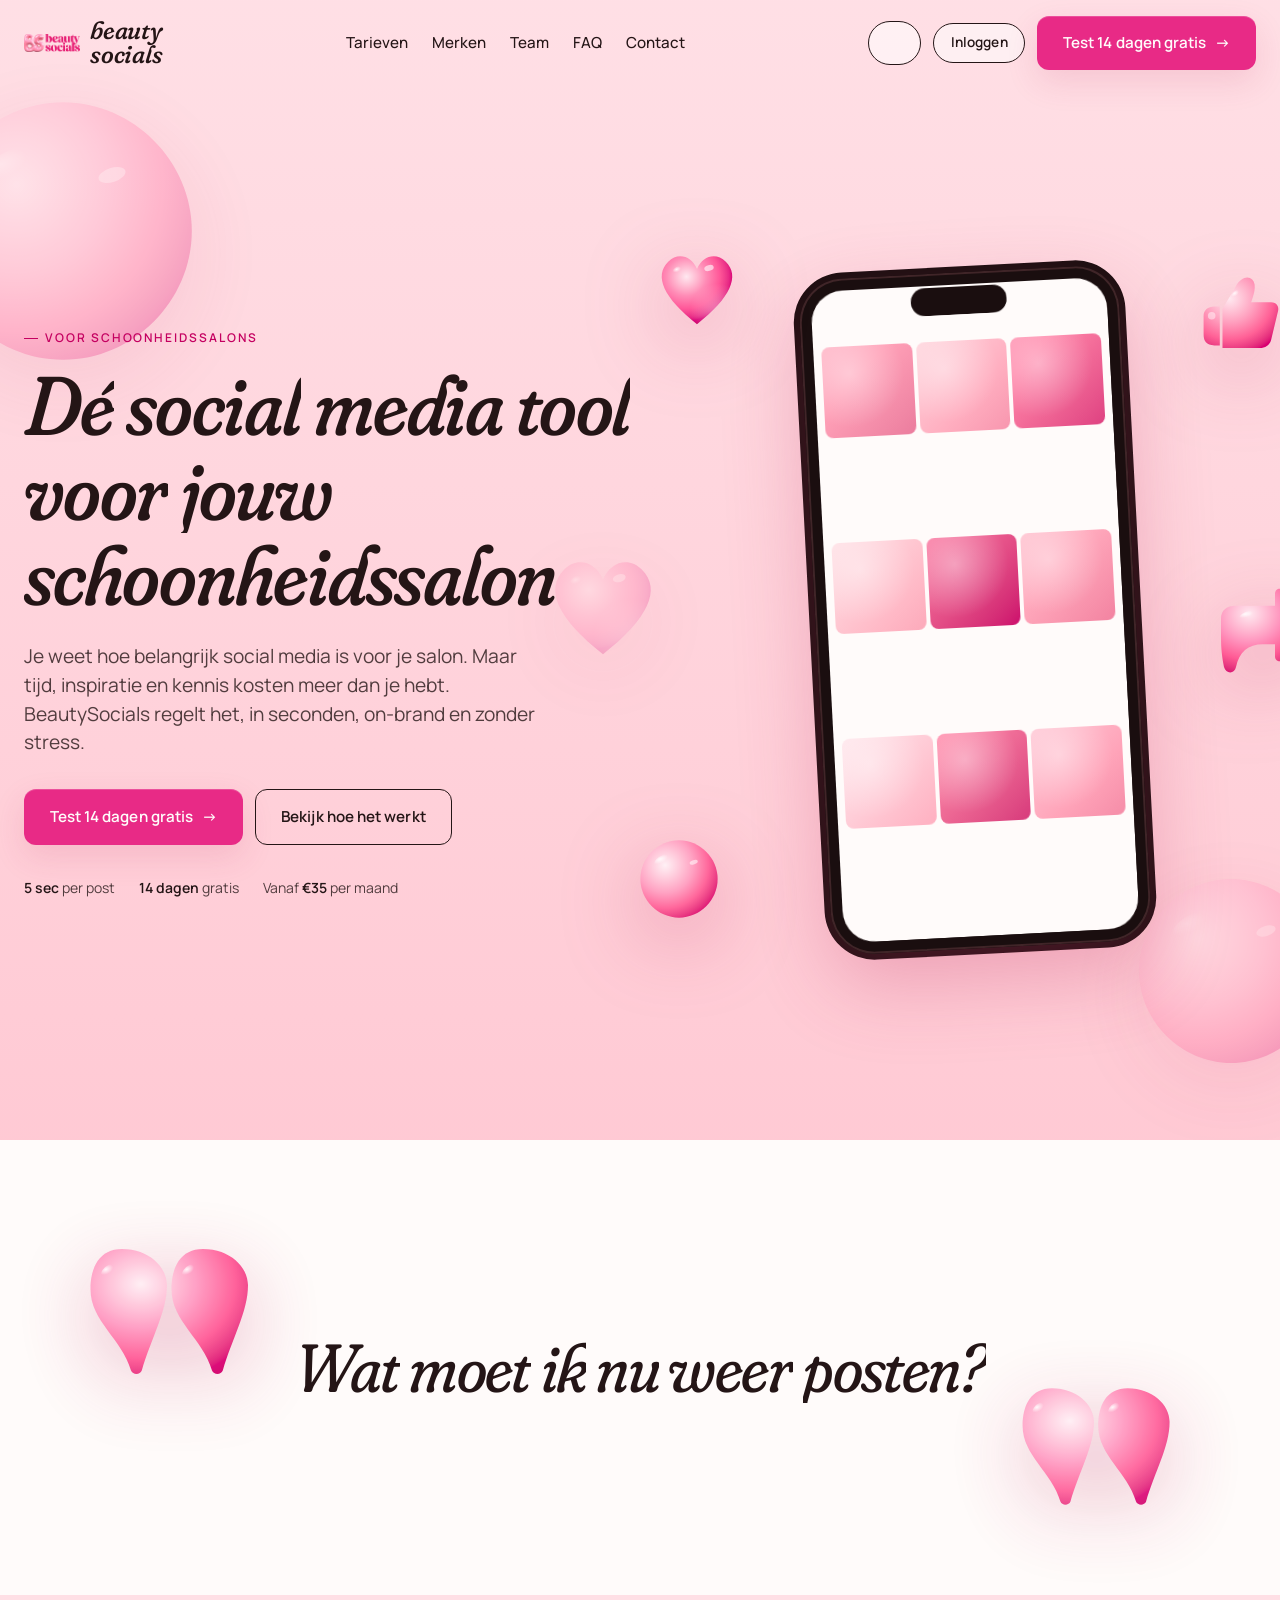
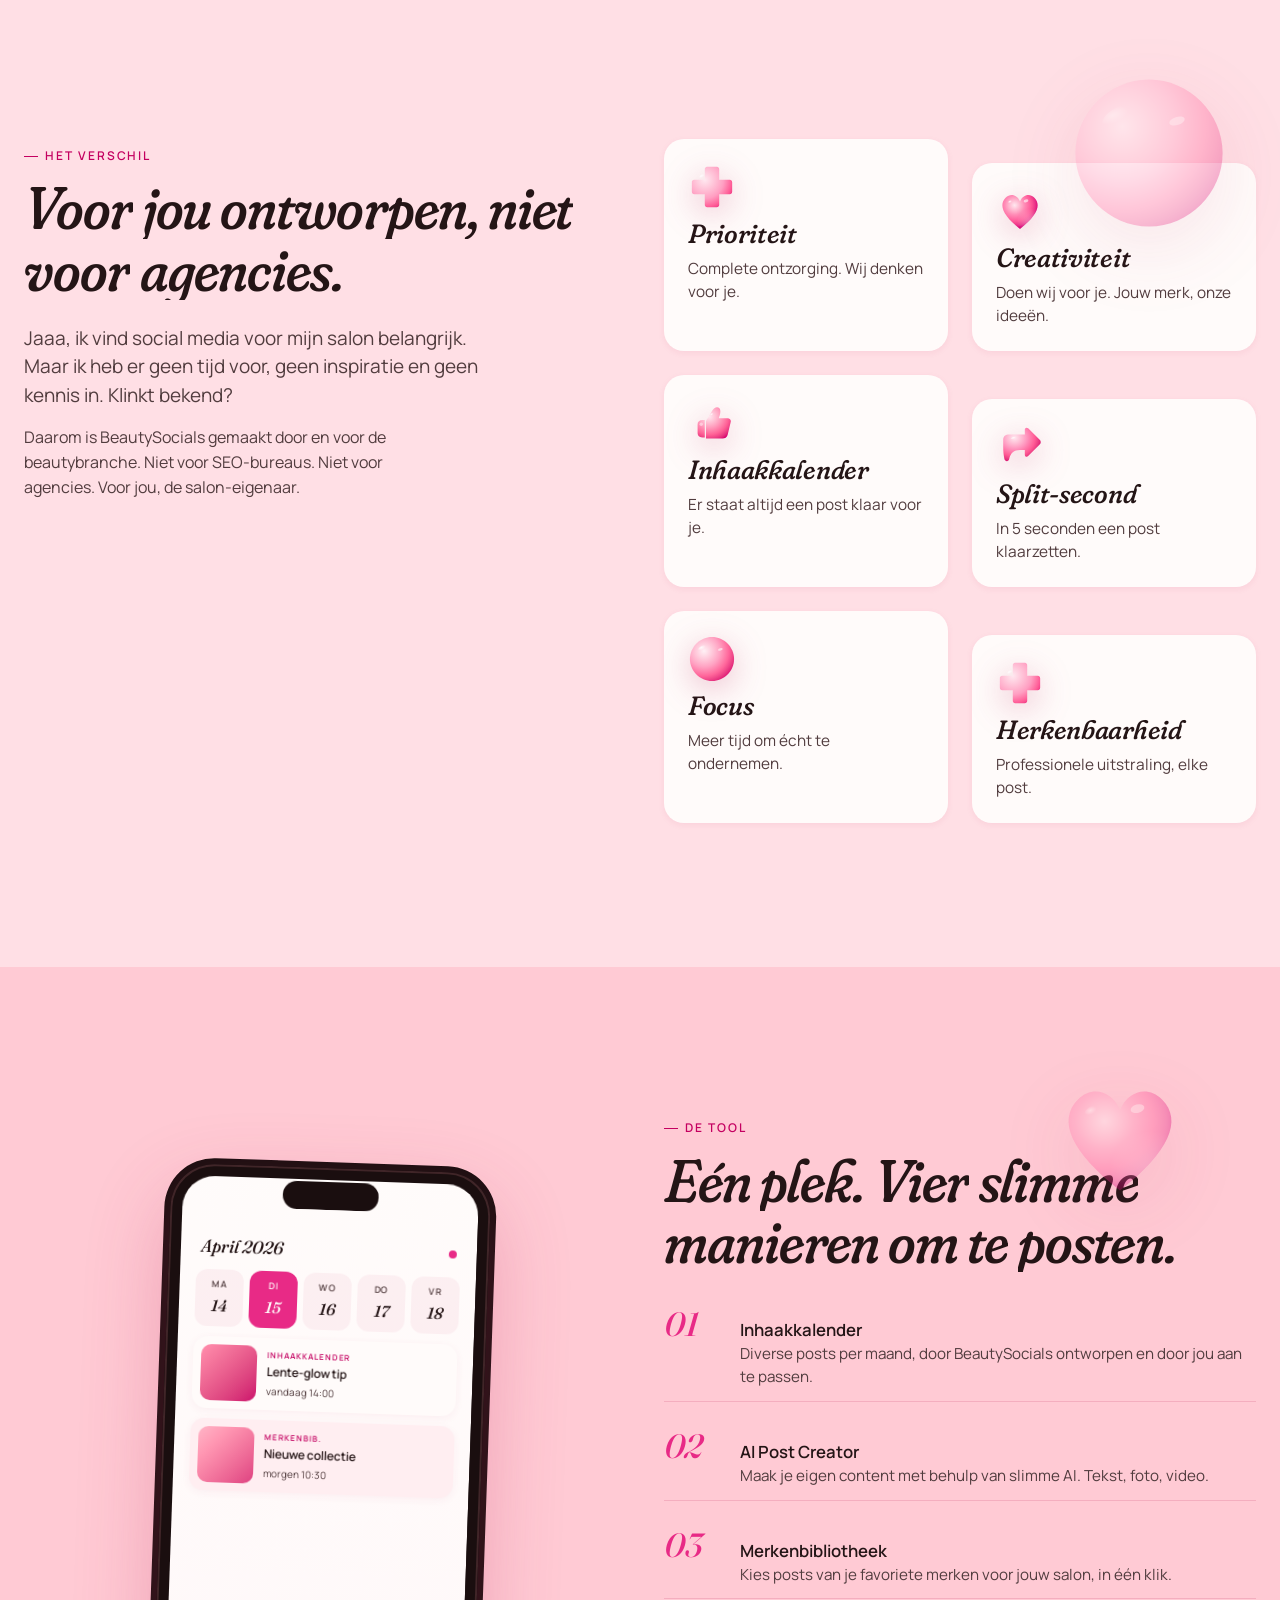
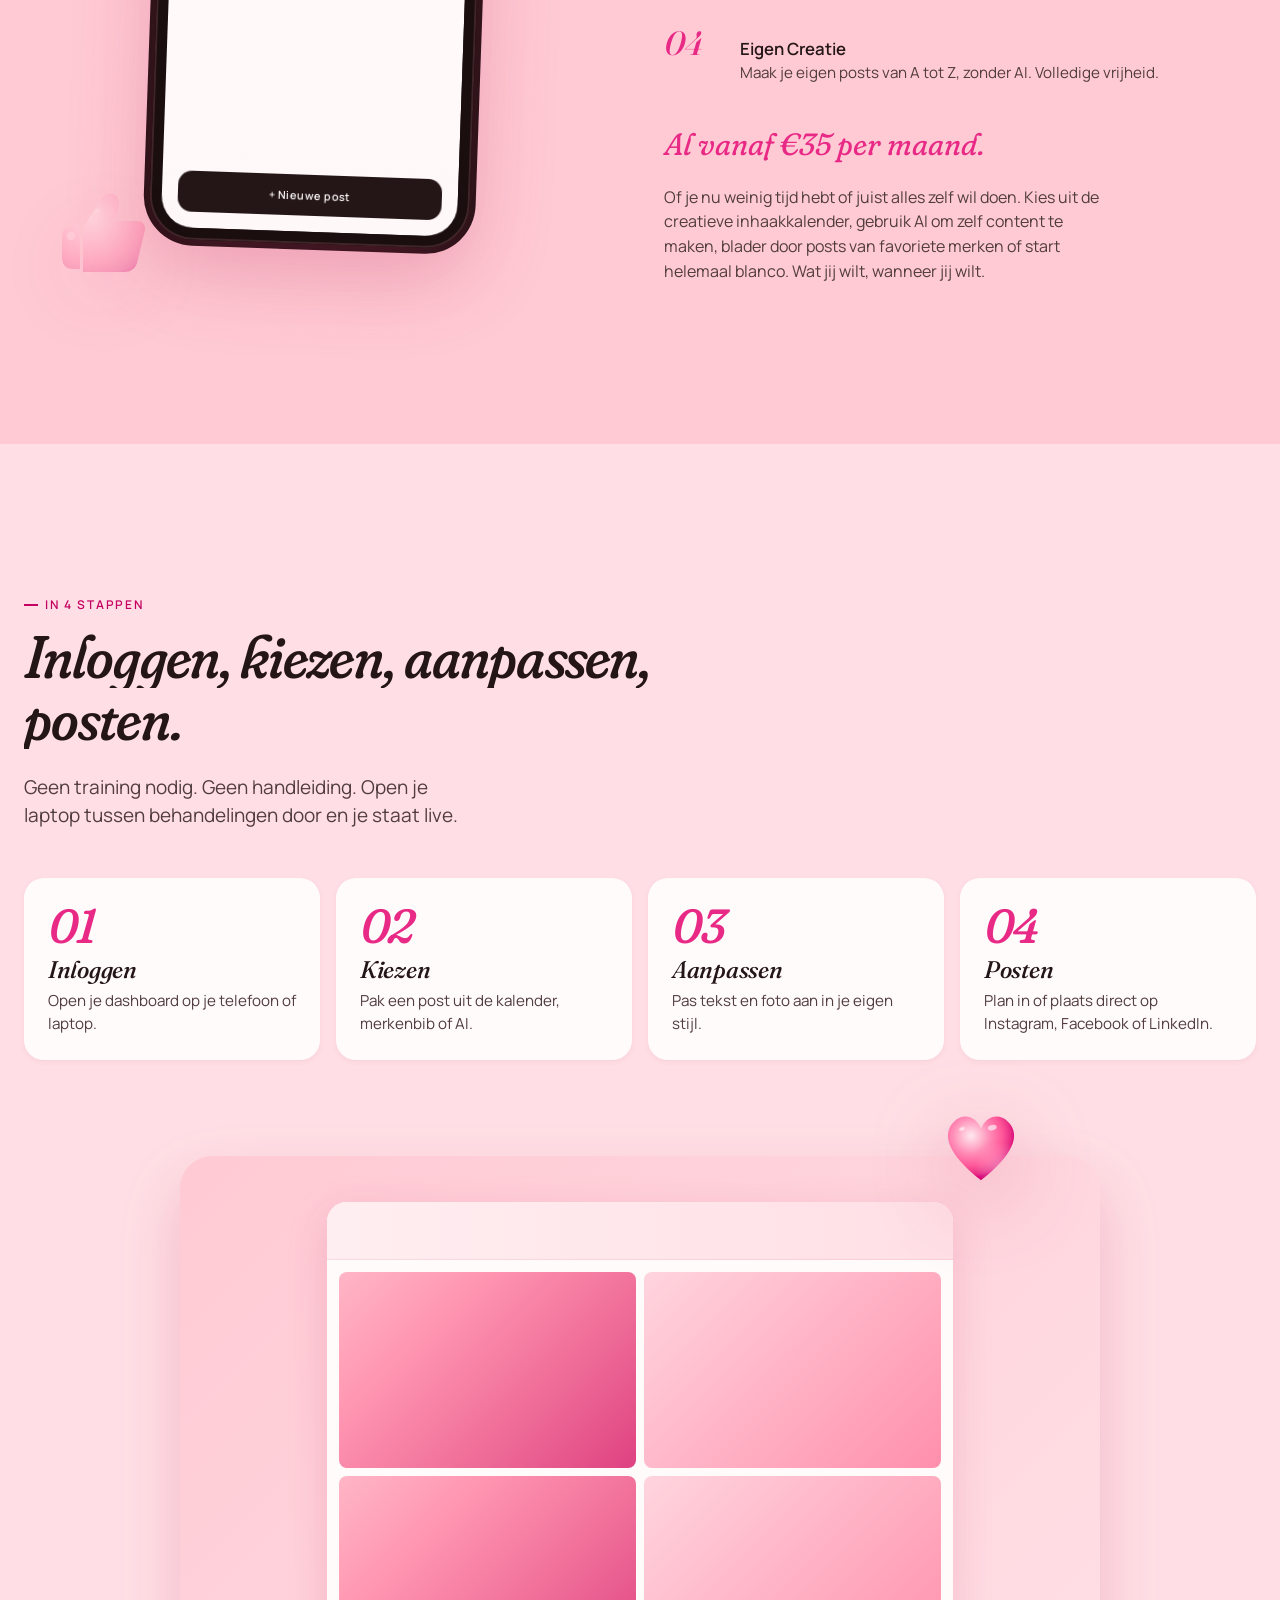
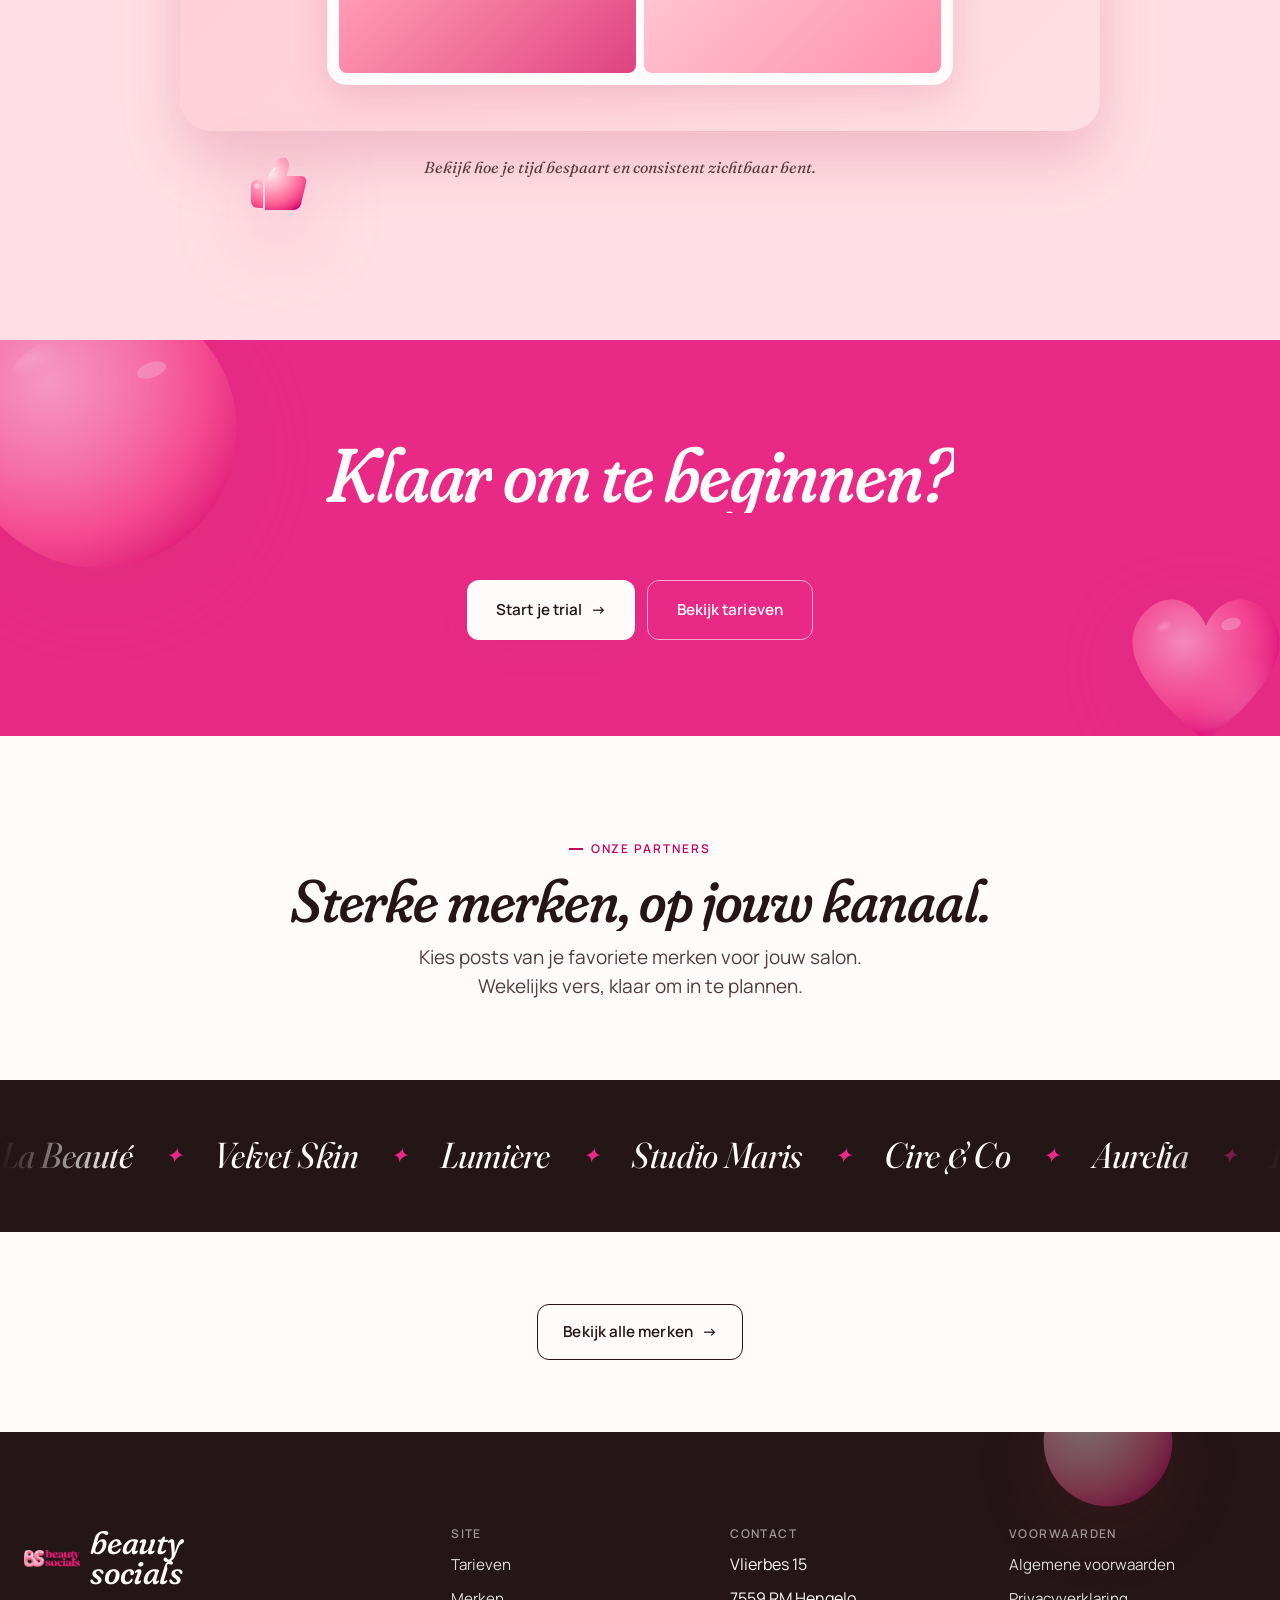
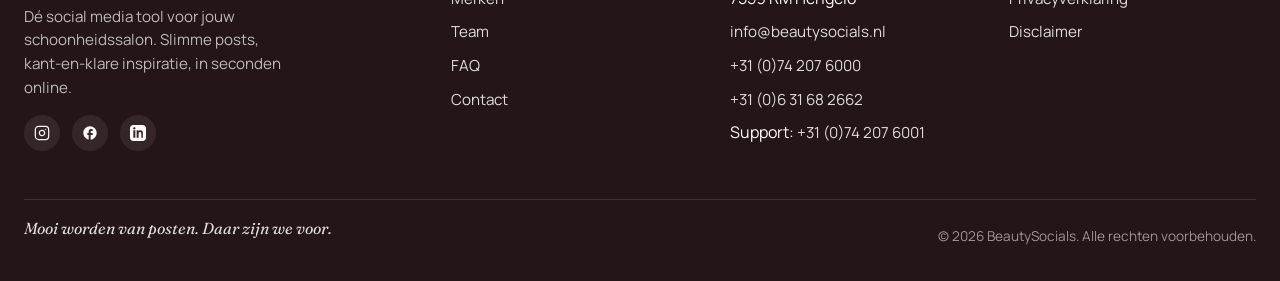
==== index.html @ a3d49ba5 "Initial commit: BeautySocials marketingsite 6 pagina (homepage, tarieven, merken, team, FAQ, contact" ====
<!doctype html>
<html lang="nl">
<head>
  <meta charset="utf-8" />
  <meta name="viewport" content="width=device-width, initial-scale=1" />
  <meta name="theme-color" content="#f4cad6" />
  <title>BeautySocials · Dé social media tool voor jouw schoonheidssalon</title>
  <meta name="description" content="Kant-en-klare social media posts voor je schoonheidssalon. Slim, snel, on-brand. 14 dagen gratis." />
  <link rel="icon" type="image/png" href="assets/images/logo-bs-roze.png" />
  <link rel="preconnect" href="https://fonts.googleapis.com" />
  <link rel="preconnect" href="https://fonts.gstatic.com" crossorigin />
  <link
    href="https://fonts.googleapis.com/css2?family=Fraunces:ital,opsz,wght,SOFT,WONK@0,9..144,300..900,30..100,0..1;1,9..144,300..900,30..100,0..1&family=Manrope:wght@400..800&display=swap"
    rel="stylesheet"
  />
  <link rel="stylesheet" href="assets/css/styles.css" />
</head>
<body>
  <header class="site-header">
    <div class="wrap nav-row">
      <a class="brand" href="index.html" aria-label="BeautySocials home">
        <img class="brand-logo" src="assets/images/logo-bs-roze.png" alt="" />
        <span class="brand-text">beauty<br />socials</span>
      </a>
      <nav class="nav-primary" aria-label="Hoofdnavigatie">
        <a href="tarieven.html">Tarieven</a>
        <a href="merken.html">Merken</a>
        <a href="team.html">Team</a>
        <a href="faq.html">FAQ</a>
        <a href="contact.html">Contact</a>
      </nav>
      <div class="nav-cta">
        <a href="tel:+31742076000" class="btn btn-icon" aria-label="Bel ons">
          <svg width="18" height="18" viewBox="0 0 24 24" fill="none" stroke="currentColor" stroke-width="1.8" stroke-linecap="round" stroke-linejoin="round" aria-hidden="true">
            <path d="M22 16.92v3a2 2 0 0 1-2.18 2 19.79 19.79 0 0 1-8.63-3.07 19.5 19.5 0 0 1-6-6 19.79 19.79 0 0 1-3.07-8.67A2 2 0 0 1 4.11 2h3a2 2 0 0 1 2 1.72 12.84 12.84 0 0 0 .7 2.81 2 2 0 0 1-.45 2.11L8.09 9.91a16 16 0 0 0 6 6l1.27-1.27a2 2 0 0 1 2.11-.45 12.84 12.84 0 0 0 2.81.7A2 2 0 0 1 22 16.92z" />
          </svg>
        </a>
        <a href="#login" class="btn btn-pill">Inloggen</a>
        <a href="contact.html#trial" class="btn btn-primary" data-magnetic>
          Test 14 dagen gratis
          <span class="btn-arrow">→</span>
        </a>
        <button class="nav-toggle" aria-label="Menu openen of sluiten" aria-expanded="false">
          <span></span><span></span><span></span>
        </button>
      </div>
    </div>
  </header>

  <div class="mobile-menu" aria-hidden="true">
    <a href="tarieven.html">Tarieven</a>
    <a href="merken.html">Merken</a>
    <a href="team.html">Team</a>
    <a href="faq.html">FAQ</a>
    <a href="contact.html">Contact</a>
    <div class="menu-cta">
      <a href="#login" class="btn btn-pill">Inloggen</a>
      <a href="contact.html#trial" class="btn btn-primary">Test 14 dagen gratis</a>
    </div>
  </div>

  <main>
    <!-- ====================================================
         HERO
         ==================================================== -->
    <section class="hero" data-hero-enter>
      <!-- Achtergrond bubbles voor diepte -->
      <span class="bubble float-a delay-1" data-bubble="blob"
        data-parallax="0.18"
        style="--rot:-18deg; width:280px; height:280px; top:8%; left:-6%; opacity:0.32; z-index:1;"></span>
      <span class="bubble float-c delay-3" data-bubble="blob"
        data-parallax="0.12"
        style="--rot:24deg; width:200px; height:200px; bottom:6%; right:-4%; opacity:0.28; z-index:1;"></span>
      <span class="bubble float-b delay-2" data-bubble="heart"
        data-parallax="0.22"
        style="--rot:-12deg; width:130px; height:130px; top:48%; left:42%; opacity:0.22; z-index:1;"></span>

      <div class="wrap hero-grid">
        <div class="hero-text">
          <span class="eyebrow hero-eyebrow" data-hero-eyebrow>Voor schoonheidssalons</span>
          <h1 data-split data-hero-title>
            Dé social media tool voor jouw <span class="accent">schoonheidssalon</span>
          </h1>
          <p class="lead" data-hero-lead>
            Je weet hoe belangrijk social media is voor je salon. Maar tijd, inspiratie en kennis kosten meer dan je hebt. BeautySocials regelt het, in seconden, on-brand en zonder stress.
          </p>
          <div class="hero-cta" data-hero-cta>
            <a href="contact.html#trial" class="btn btn-primary" data-magnetic>
              Test 14 dagen gratis
              <span class="btn-arrow">→</span>
            </a>
            <a href="#hoe-werkt" class="btn btn-ghost">Bekijk hoe het werkt</a>
          </div>
          <div class="hero-meta" data-hero-meta>
            <span><strong>5 sec</strong> per post</span>
            <span><strong>14 dagen</strong> gratis</span>
            <span>Vanaf <strong>€35</strong> per maand</span>
          </div>
        </div>

        <div class="hero-visual" data-hero-visual>
          <!-- Drijvende bubbles rond de phone -->
          <span class="bubble float-a" data-bubble="heart"
            style="--rot:-18deg; width:96px; height:96px; top:-4%; left:-8%; z-index:6;"></span>
          <span class="bubble float-b delay-2" data-bubble="thumb"
            style="--rot:14deg; width:108px; height:108px; top:-2%; right:-6%; z-index:6;"></span>
          <span class="bubble float-c delay-3" data-bubble="arrow"
            style="--rot:-8deg; width:120px; height:120px; top:46%; right:-12%; z-index:6;"></span>
          <span class="bubble float-a delay-4" data-bubble="blob"
            style="--rot:22deg; width:84px; height:84px; bottom:4%; left:-10%; z-index:6;"></span>

          <!-- Phone mockup -->
          <div class="phone-frame" style="margin: 0 auto; transform: rotate(-3deg);">
            <span class="phone-notch"></span>
            <div class="phone-screen">
              <div class="phone-grid">
                <div class="phone-tile" style="background: linear-gradient(135deg, oklch(0.86 0.10 6), oklch(0.72 0.14 2));"></div>
                <div class="phone-tile" style="background: linear-gradient(135deg, oklch(0.92 0.06 8), oklch(0.78 0.12 4));"></div>
                <div class="phone-tile" style="background: linear-gradient(135deg, oklch(0.80 0.14 4), oklch(0.62 0.20 0));"></div>
                <div class="phone-tile" style="background: linear-gradient(135deg, oklch(0.94 0.04 8), oklch(0.82 0.10 6));"></div>
                <div class="phone-tile" style="background: linear-gradient(135deg, oklch(0.74 0.16 2), oklch(0.55 0.22 0));"></div>
                <div class="phone-tile" style="background: linear-gradient(135deg, oklch(0.88 0.08 6), oklch(0.74 0.14 4));"></div>
                <div class="phone-tile" style="background: linear-gradient(135deg, oklch(0.96 0.04 8), oklch(0.84 0.10 6));"></div>
                <div class="phone-tile" style="background: linear-gradient(135deg, oklch(0.78 0.14 4), oklch(0.60 0.20 0));"></div>
                <div class="phone-tile" style="background: linear-gradient(135deg, oklch(0.90 0.08 6), oklch(0.76 0.13 4));"></div>
              </div>
            </div>
          </div>
        </div>
      </div>
    </section>

    <!-- ====================================================
         STATEMENT QUOTE
         ==================================================== -->
    <section class="statement bg-paper">
      <span class="bubble float-c delay-1" data-bubble="quote"
        style="--rot:-14deg; width:180px; height:180px; top:18%; left:6%; opacity:0.95;"></span>
      <span class="bubble float-a delay-3" data-bubble="quote"
        style="--rot:18deg; width:168px; height:168px; bottom:14%; right:8%; opacity:0.9;"></span>

      <div class="wrap-tight">
        <blockquote data-split data-reveal>
          Wat moet ik <span class="glow">nu</span> weer posten?
        </blockquote>
      </div>
    </section>

    <!-- ====================================================
         WAT MAAKT BEAUTYSOCIALS UNIEK
         ==================================================== -->
    <section class="section bg-blush">
      <span class="bubble float-b delay-2" data-bubble="blob"
        data-parallax="0.10"
        style="--rot:18deg; width:160px; height:160px; top:8%; right:4%; opacity:0.35; z-index:1;"></span>

      <div class="wrap">
        <div class="row" style="align-items: start;">
          <div data-reveal>
            <span class="eyebrow">Het verschil</span>
            <h2 data-split style="margin-top: var(--s-3);">Voor jou ontworpen, niet voor agencies.</h2>
            <p class="lead" style="margin-top: var(--s-5);">
              Jaaa, ik vind social media voor mijn salon belangrijk. Maar ik heb er geen tijd voor, geen inspiratie en geen kennis in. Klinkt bekend?
            </p>
            <p style="color: var(--ink-soft); max-width: 38ch;">
              Daarom is BeautySocials gemaakt door en voor de beautybranche. Niet voor SEO-bureaus. Niet voor agencies. Voor jou, de salon-eigenaar.
            </p>
          </div>

          <ul class="usp-grid" data-reveal-stagger>
            <li class="usp-tile">
              <span class="usp-icon" data-bubble="plus" aria-hidden="true"></span>
              <h3 class="usp-title">Prioriteit</h3>
              <p class="usp-text">Complete ontzorging. Wij denken voor je.</p>
            </li>
            <li class="usp-tile" style="margin-top: var(--s-5);">
              <span class="usp-icon" data-bubble="heart" aria-hidden="true"></span>
              <h3 class="usp-title">Creativiteit</h3>
              <p class="usp-text">Doen wij voor je. Jouw merk, onze ideeën.</p>
            </li>
            <li class="usp-tile">
              <span class="usp-icon" data-bubble="thumb" aria-hidden="true"></span>
              <h3 class="usp-title">Inhaakkalender</h3>
              <p class="usp-text">Er staat altijd een post klaar voor je.</p>
            </li>
            <li class="usp-tile" style="margin-top: var(--s-5);">
              <span class="usp-icon" data-bubble="arrow" aria-hidden="true"></span>
              <h3 class="usp-title">Split-second</h3>
              <p class="usp-text">In 5 seconden een post klaarzetten.</p>
            </li>
            <li class="usp-tile">
              <span class="usp-icon" data-bubble="blob" aria-hidden="true"></span>
              <h3 class="usp-title">Focus</h3>
              <p class="usp-text">Meer tijd om écht te ondernemen.</p>
            </li>
            <li class="usp-tile" style="margin-top: var(--s-5);">
              <span class="usp-icon" data-bubble="plus" aria-hidden="true"></span>
              <h3 class="usp-title">Herkenbaarheid</h3>
              <p class="usp-text">Professionele uitstraling, elke post.</p>
            </li>
          </ul>
        </div>
      </div>
    </section>

    <!-- ====================================================
         DE TOOL
         ==================================================== -->
    <section class="section bg-canvas">
      <span class="bubble float-a delay-2" data-bubble="heart"
        data-parallax="0.14"
        style="--rot:-16deg; width:140px; height:140px; top:10%; right:7%; opacity:0.38; z-index:1;"></span>
      <span class="bubble float-c delay-4" data-bubble="thumb"
        data-parallax="0.10"
        style="--rot:22deg; width:120px; height:120px; bottom:14%; left:3%; opacity:0.30; z-index:1;"></span>

      <div class="wrap">
        <div class="row">
          <!-- Phone mockup met planning UI -->
          <div class="tool-visual" data-reveal>
            <div class="phone-frame" style="margin: 0 auto; transform: rotate(2deg);">
              <span class="phone-notch"></span>
              <div class="phone-screen tool-screen">
                <div class="tool-screen-header">
                  <span class="tool-screen-title">April 2026</span>
                  <span class="tool-screen-dot"></span>
                </div>
                <div class="tool-screen-week">
                  <div class="tool-screen-day">
                    <span class="tool-screen-day-label">Ma</span>
                    <span class="tool-screen-day-num">14</span>
                  </div>
                  <div class="tool-screen-day is-active">
                    <span class="tool-screen-day-label">Di</span>
                    <span class="tool-screen-day-num">15</span>
                  </div>
                  <div class="tool-screen-day">
                    <span class="tool-screen-day-label">Wo</span>
                    <span class="tool-screen-day-num">16</span>
                  </div>
                  <div class="tool-screen-day">
                    <span class="tool-screen-day-label">Do</span>
                    <span class="tool-screen-day-num">17</span>
                  </div>
                  <div class="tool-screen-day">
                    <span class="tool-screen-day-label">Vr</span>
                    <span class="tool-screen-day-num">18</span>
                  </div>
                </div>
                <div class="tool-screen-card">
                  <div class="tool-screen-thumb"></div>
                  <div class="tool-screen-info">
                    <span class="tool-screen-tag">Inhaakkalender</span>
                    <span class="tool-screen-cap">Lente-glow tip</span>
                    <span class="tool-screen-time">vandaag 14:00</span>
                  </div>
                </div>
                <div class="tool-screen-card alt">
                  <div class="tool-screen-thumb tone-2"></div>
                  <div class="tool-screen-info">
                    <span class="tool-screen-tag">Merkenbib.</span>
                    <span class="tool-screen-cap">Nieuwe collectie</span>
                    <span class="tool-screen-time">morgen 10:30</span>
                  </div>
                </div>
                <div class="tool-screen-cta">
                  <span>+ Nieuwe post</span>
                </div>
              </div>
            </div>
          </div>

          <div data-reveal>
            <span class="eyebrow">De tool</span>
            <h2 data-split style="margin-top: var(--s-3);">Eén plek. Vier slimme manieren om te posten.</h2>

            <div class="tool-features" data-reveal-stagger>
              <div class="tool-feature">
                <span class="tool-feature-num">01</span>
                <div>
                  <h4>Inhaakkalender</h4>
                  <p>Diverse posts per maand, door BeautySocials ontworpen en door jou aan te passen.</p>
                </div>
              </div>
              <div class="tool-feature">
                <span class="tool-feature-num">02</span>
                <div>
                  <h4>AI Post Creator</h4>
                  <p>Maak je eigen content met behulp van slimme AI. Tekst, foto, video.</p>
                </div>
              </div>
              <div class="tool-feature">
                <span class="tool-feature-num">03</span>
                <div>
                  <h4>Merkenbibliotheek</h4>
                  <p>Kies posts van je favoriete merken voor jouw salon, in één klik.</p>
                </div>
              </div>
              <div class="tool-feature">
                <span class="tool-feature-num">04</span>
                <div>
                  <h4>Eigen Creatie</h4>
                  <p>Maak je eigen posts van A tot Z, zonder AI. Volledige vrijheid.</p>
                </div>
              </div>
            </div>

            <p class="kicker" style="font-size: clamp(1.5rem, 2.4vw, 2rem); margin-top: var(--s-5);">
              Al vanaf €35 per maand.
            </p>
            <p style="color: var(--ink-soft); max-width: 44ch;">
              Of je nu weinig tijd hebt of juist alles zelf wil doen. Kies uit de creatieve inhaakkalender, gebruik AI om zelf content te maken, blader door posts van favoriete merken of start helemaal blanco. Wat jij wilt, wanneer jij wilt.
            </p>
          </div>
        </div>
      </div>
    </section>

    <!-- ====================================================
         ZO WERKT BEAUTYSOCIALS
         ==================================================== -->
    <section class="section bg-blush" id="hoe-werkt">
      <div class="wrap">
        <div style="max-width: 720px; margin-bottom: var(--s-7);" data-reveal>
          <span class="eyebrow">In 4 stappen</span>
          <h2 data-split style="margin-top: var(--s-3);">Inloggen, kiezen, aanpassen, posten.</h2>
          <p class="lead" style="margin-top: var(--s-4);">
            Geen training nodig. Geen handleiding. Open je laptop tussen behandelingen door en je staat live.
          </p>
        </div>

        <ol class="steps" data-reveal-stagger>
          <li class="step-card">
            <span class="step-num">01</span>
            <h3 class="step-title">Inloggen</h3>
            <p class="step-text">Open je dashboard op je telefoon of laptop.</p>
          </li>
          <li class="step-card step-shift">
            <span class="step-num">02</span>
            <h3 class="step-title">Kiezen</h3>
            <p class="step-text">Pak een post uit de kalender, merkenbib of AI.</p>
          </li>
          <li class="step-card">
            <span class="step-num">03</span>
            <h3 class="step-title">Aanpassen</h3>
            <p class="step-text">Pas tekst en foto aan in je eigen stijl.</p>
          </li>
          <li class="step-card step-shift">
            <span class="step-num">04</span>
            <h3 class="step-title">Posten</h3>
            <p class="step-text">Plan in of plaats direct op Instagram, Facebook of LinkedIn.</p>
          </li>
        </ol>

        <!-- Video placeholder -->
        <div class="video-frame" data-reveal>
          <span class="bubble float-b delay-1" data-bubble="heart"
            style="--rot:-12deg; width:90px; height:90px; top:-50px; right:8%; z-index:6;"></span>
          <span class="bubble float-c delay-3" data-bubble="thumb"
            style="--rot:18deg; width:80px; height:80px; bottom:-44px; left:6%; z-index:6;"></span>

          <div class="video-inner">
            <div class="video-screen">
              <div class="video-mock">
                <div class="video-mock-bar"></div>
                <div class="video-mock-grid">
                  <div class="video-mock-tile"></div>
                  <div class="video-mock-tile alt"></div>
                  <div class="video-mock-tile"></div>
                  <div class="video-mock-tile alt"></div>
                </div>
              </div>
            </div>
            <button class="video-play" type="button" aria-label="Speel introvideo af" data-magnetic>
              <span class="bubble" data-bubble="arrow"
                style="--rot:0deg; width:88px; height:88px; position: relative; filter: drop-shadow(0 14px 40px oklch(0.55 0.18 4 / 0.45));"></span>
            </button>
          </div>
          <p class="video-caption" style="text-align: center; margin-top: var(--s-5); color: var(--ink-soft); font-style: italic; font-family: var(--font-display); font-variation-settings: 'opsz' 24;">
            Bekijk hoe je tijd bespaart en consistent zichtbaar bent.
          </p>
        </div>
      </div>
    </section>

    <!-- ====================================================
         CTA-BALK
         ==================================================== -->
    <section class="bg-deep section-tight cta-bar">
      <span class="bubble float-a delay-1" data-bubble="blob"
        style="--rot:-18deg; width:300px; height:300px; top:-60px; left:-4%; opacity:0.55; z-index:1;"></span>
      <span class="bubble float-c delay-3" data-bubble="heart"
        style="--rot:22deg; width:200px; height:200px; bottom:-40px; right:-2%; opacity:0.5; z-index:1;"></span>

      <div class="wrap" style="position: relative; z-index: 5; text-align: center;">
        <h2 class="cta-bar-title" data-split data-reveal>
          Klaar om <span class="cta-bar-italic">te beginnen?</span>
        </h2>
        <p class="cta-bar-sub" data-reveal>14 dagen gratis. Geen verplichtingen. Opzegbaar wanneer je wilt.</p>
        <div class="cta-bar-actions" data-reveal>
          <a href="contact.html#trial" class="btn btn-light" data-magnetic>
            Start je trial
            <span class="btn-arrow">→</span>
          </a>
          <a href="tarieven.html" class="btn btn-outline-light">Bekijk tarieven</a>
        </div>
      </div>
    </section>

    <!-- ====================================================
         PARTNERS
         ==================================================== -->
    <section class="section bg-paper" style="padding-top: var(--s-9); padding-bottom: var(--s-7);">
      <div class="wrap" style="text-align: center; margin-bottom: var(--s-6);" data-reveal>
        <span class="eyebrow" style="justify-content: center;">Onze partners</span>
        <h2 data-split style="margin-top: var(--s-3); margin-bottom: var(--s-3);">Sterke merken, op jouw kanaal.</h2>
        <p class="lead" style="margin: 0 auto;">
          Kies posts van je favoriete merken voor jouw salon. Wekelijks vers, klaar om in te plannen.
        </p>
      </div>
    </section>

    <div class="partner-strip">
      <div class="marquee" aria-hidden="true">
        <span class="marquee-item">La Beauté</span>
        <span class="marquee-item">Velvet Skin</span>
        <span class="marquee-item">Lumière</span>
        <span class="marquee-item">Studio Maris</span>
        <span class="marquee-item">Cire &amp; Co</span>
        <span class="marquee-item">Aurelia</span>
        <span class="marquee-item">Petit Salon</span>
        <span class="marquee-item">NUDE</span>
        <span class="marquee-item">Maison Rose</span>
        <span class="marquee-item">Atelier Brun</span>
        <!-- Duplicaat voor naadloos lopen -->
        <span class="marquee-item">La Beauté</span>
        <span class="marquee-item">Velvet Skin</span>
        <span class="marquee-item">Lumière</span>
        <span class="marquee-item">Studio Maris</span>
        <span class="marquee-item">Cire &amp; Co</span>
        <span class="marquee-item">Aurelia</span>
        <span class="marquee-item">Petit Salon</span>
        <span class="marquee-item">NUDE</span>
        <span class="marquee-item">Maison Rose</span>
        <span class="marquee-item">Atelier Brun</span>
      </div>
    </div>

    <section class="section-tight bg-paper" style="text-align: center;">
      <div class="wrap" data-reveal>
        <a href="merken.html" class="btn btn-ghost" data-magnetic>
          Bekijk alle merken
          <span class="btn-arrow">→</span>
        </a>
      </div>
    </section>
  </main>

  <footer class="site-footer">
    <span class="bubble footer-bubble float-c delay-2" data-bubble="blob" style="--rot:-12deg; width:140px; height:140px; top:-60px; right:8%; opacity:0.4;"></span>
    <div class="wrap">
      <div class="footer-grid">
        <div class="footer-brand">
          <a class="brand" href="index.html" aria-label="BeautySocials home">
            <img class="brand-logo" src="assets/images/logo-bs-roze.png" alt="" />
            <span class="brand-text" style="color: var(--paper);">beauty<br />socials</span>
          </a>
          <p>Dé social media tool voor jouw schoonheidssalon. Slimme posts, kant-en-klare inspiratie, in seconden online.</p>
          <div class="socials" aria-label="Volg ons">
            <a href="#" aria-label="Instagram">
              <svg viewBox="0 0 24 24" fill="none" stroke="currentColor" stroke-width="1.8" stroke-linecap="round" stroke-linejoin="round" aria-hidden="true"><rect x="2" y="2" width="20" height="20" rx="5" ry="5"/><path d="M16 11.37A4 4 0 1 1 12.63 8 4 4 0 0 1 16 11.37z"/><line x1="17.5" y1="6.5" x2="17.51" y2="6.5"/></svg>
            </a>
            <a href="#" aria-label="Facebook">
              <svg viewBox="0 0 24 24" fill="currentColor" aria-hidden="true"><path d="M22 12c0-5.52-4.48-10-10-10S2 6.48 2 12c0 4.84 3.44 8.87 8 9.8V15H8v-3h2V9.5C10 7.57 11.57 6 13.5 6H16v3h-2c-.55 0-1 .45-1 1v2h3v3h-3v6.95c5.05-.5 9-4.76 9-9.95z"/></svg>
            </a>
            <a href="#" aria-label="LinkedIn">
              <svg viewBox="0 0 24 24" fill="currentColor" aria-hidden="true"><path d="M19 0h-14c-2.76 0-5 2.24-5 5v14c0 2.76 2.24 5 5 5h14c2.76 0 5-2.24 5-5v-14c0-2.76-2.24-5-5-5zm-11 19h-3v-11h3v11zm-1.5-12.27c-.97 0-1.75-.79-1.75-1.76s.78-1.76 1.75-1.76 1.75.79 1.75 1.76-.78 1.76-1.75 1.76zm13.5 12.27h-3v-5.6c0-1.34-.03-3.07-1.87-3.07-1.87 0-2.16 1.46-2.16 2.97v5.7h-3v-11h2.88v1.5h.04c.4-.76 1.38-1.56 2.84-1.56 3.04 0 3.6 2 3.6 4.6v6.46z"/></svg>
            </a>
          </div>
        </div>
        <div class="footer-col">
          <h5>Site</h5>
          <ul>
            <li><a href="tarieven.html">Tarieven</a></li>
            <li><a href="merken.html">Merken</a></li>
            <li><a href="team.html">Team</a></li>
            <li><a href="faq.html">FAQ</a></li>
            <li><a href="contact.html">Contact</a></li>
          </ul>
        </div>
        <div class="footer-col">
          <h5>Contact</h5>
          <ul>
            <li>Vlierbes 15</li>
            <li>7559 RM Hengelo</li>
            <li><a href="mailto:info@beautysocials.nl">info@beautysocials.nl</a></li>
            <li><a href="tel:+31742076000">+31 (0)74 207 6000</a></li>
            <li><a href="tel:+31631682662">+31 (0)6 31 68 2662</a></li>
            <li>Support: <a href="tel:+31742076001">+31 (0)74 207 6001</a></li>
          </ul>
        </div>
        <div class="footer-col">
          <h5>Voorwaarden</h5>
          <ul>
            <li><a href="#">Algemene voorwaarden</a></li>
            <li><a href="#">Privacyverklaring</a></li>
            <li><a href="#">Disclaimer</a></li>
          </ul>
        </div>
      </div>
      <div class="footer-bottom">
        <p class="one-liner">Mooi worden van posten. Daar zijn we voor.</p>
        <span>© 2026 BeautySocials. Alle rechten voorbehouden.</span>
      </div>
    </div>
  </footer>

  <!-- Pagina-specifieke aanvullende stijlen -->
  <style>
    /* USP grid · asymmetrisch ritme */
    .usp-grid {
      display: grid;
      grid-template-columns: repeat(2, 1fr);
      gap: var(--s-5) var(--s-5);
      align-content: start;
    }
    @media (max-width: 720px) {
      .usp-grid { grid-template-columns: 1fr; }
      .usp-grid li { margin-top: 0 !important; }
    }
    .usp-tile {
      background: var(--paper);
      border-radius: var(--r-lg);
      padding: var(--s-5);
      display: flex;
      flex-direction: column;
      gap: 0.6rem;
      box-shadow: var(--shadow-1);
      transition: transform var(--t-2) var(--ease-out), box-shadow var(--t-2) var(--ease-out);
      position: relative;
      overflow: hidden;
    }
    .usp-tile:hover {
      transform: translateY(-4px);
      box-shadow: var(--shadow-2);
    }
    .usp-icon {
      width: 48px;
      height: 48px;
      display: block;
      filter: drop-shadow(0 8px 16px oklch(0.55 0.18 4 / 0.28));
    }
    .usp-icon svg { width: 100%; height: 100%; }
    .usp-title {
      font-family: var(--font-display);
      font-style: italic;
      font-weight: 500;
      font-size: 1.65rem;
      font-variation-settings: "opsz" 60, "SOFT" 100, "WONK" 1;
      margin: 0;
      letter-spacing: -0.012em;
      color: var(--ink);
    }
    .usp-text {
      color: var(--ink-soft);
      font-size: 0.96rem;
      line-height: 1.5;
      margin: 0;
    }

    /* Tool-screen · planning UI */
    .tool-screen {
      padding: 56px 16px 16px;
      display: flex;
      flex-direction: column;
      gap: 10px;
      background: linear-gradient(180deg, var(--paper) 0%, var(--blush-50) 100%);
    }
    .tool-screen-header {
      display: flex;
      justify-content: space-between;
      align-items: center;
      padding: 0 4px;
    }
    .tool-screen-title {
      font-family: var(--font-display);
      font-style: italic;
      font-weight: 500;
      font-size: 1.1rem;
      color: var(--ink);
      font-variation-settings: "opsz" 60;
    }
    .tool-screen-dot {
      width: 8px;
      height: 8px;
      border-radius: 50%;
      background: var(--bs-pink);
    }
    .tool-screen-week {
      display: grid;
      grid-template-columns: repeat(5, 1fr);
      gap: 6px;
    }
    .tool-screen-day {
      display: flex;
      flex-direction: column;
      align-items: center;
      padding: 8px 4px;
      border-radius: 12px;
      background: oklch(0.55 0.18 4 / 0.06);
      gap: 2px;
    }
    .tool-screen-day-label {
      font-size: 9px;
      letter-spacing: 0.1em;
      text-transform: uppercase;
      color: var(--ink-soft);
      font-weight: 600;
    }
    .tool-screen-day-num {
      font-family: var(--font-display);
      font-style: italic;
      font-weight: 500;
      font-size: 1rem;
      color: var(--ink);
      font-variation-settings: "opsz" 24;
    }
    .tool-screen-day.is-active {
      background: var(--bs-pink);
    }
    .tool-screen-day.is-active .tool-screen-day-label,
    .tool-screen-day.is-active .tool-screen-day-num {
      color: var(--paper);
    }
    .tool-screen-card {
      display: grid;
      grid-template-columns: 56px 1fr;
      gap: 10px;
      padding: 8px;
      background: var(--paper);
      border-radius: 14px;
      box-shadow: 0 2px 8px oklch(0.55 0.18 4 / 0.06);
      align-items: center;
    }
    .tool-screen-card.alt { background: var(--blush-100); }
    .tool-screen-thumb {
      width: 56px;
      height: 56px;
      border-radius: 10px;
      background: linear-gradient(135deg, oklch(0.78 0.14 4), oklch(0.55 0.22 0));
    }
    .tool-screen-thumb.tone-2 {
      background: linear-gradient(135deg, oklch(0.86 0.10 6), oklch(0.62 0.20 0));
    }
    .tool-screen-info {
      display: flex;
      flex-direction: column;
      gap: 2px;
      min-width: 0;
    }
    .tool-screen-tag {
      font-size: 8px;
      letter-spacing: 0.12em;
      text-transform: uppercase;
      color: var(--bs-pink-deep);
      font-weight: 600;
    }
    .tool-screen-cap {
      font-size: 12px;
      font-weight: 600;
      color: var(--ink);
      white-space: nowrap;
      overflow: hidden;
      text-overflow: ellipsis;
    }
    .tool-screen-time {
      font-size: 10px;
      color: var(--ink-soft);
    }
    .tool-screen-cta {
      margin-top: auto;
      padding: 12px;
      border-radius: 14px;
      background: var(--ink);
      color: var(--paper);
      text-align: center;
      font-size: 11px;
      font-weight: 600;
      letter-spacing: 0.04em;
    }

    /* Tool features rij */
    .tool-features {
      display: grid;
      gap: var(--s-4);
      margin-top: var(--s-5);
    }
    .tool-feature {
      display: grid;
      grid-template-columns: 64px 1fr;
      gap: var(--s-3);
      padding: var(--s-3) 0;
      border-bottom: 1px solid oklch(0.55 0.18 4 / 0.18);
      align-items: baseline;
    }
    .tool-feature:last-child { border-bottom: 0; }
    .tool-feature-num {
      font-family: var(--font-display);
      font-style: italic;
      font-weight: 500;
      font-size: 2.1rem;
      color: var(--bs-pink);
      font-variation-settings: "opsz" 96;
      line-height: 1;
    }
    .tool-feature h4 {
      font-family: var(--font-body);
      font-weight: 600;
      font-size: 1.05rem;
      font-style: normal;
      margin: 0 0 0.3rem;
      color: var(--ink);
      letter-spacing: 0;
    }
    .tool-feature p {
      margin: 0;
      color: var(--ink-soft);
      font-size: 0.95rem;
      line-height: 1.5;
    }

    /* Steps rij */
    .steps {
      display: grid;
      grid-template-columns: repeat(4, 1fr);
      gap: var(--s-4);
      margin-bottom: var(--s-9);
    }
    @media (max-width: 880px) {
      .steps { grid-template-columns: repeat(2, 1fr); }
    }
    @media (max-width: 540px) {
      .steps { grid-template-columns: 1fr; }
    }
    .step-card {
      background: var(--paper);
      border-radius: var(--r-lg);
      padding: var(--s-5);
      display: flex;
      flex-direction: column;
      gap: 0.5rem;
      box-shadow: var(--shadow-1);
      position: relative;
      overflow: hidden;
      transition: transform var(--t-2) var(--ease-out);
    }
    .step-card:hover { transform: translateY(-4px); }
    .step-shift { transform: translateY(28px); }
    @media (max-width: 540px) {
      .step-shift { transform: none; }
    }
    .step-num {
      font-family: var(--font-display);
      font-style: italic;
      font-weight: 500;
      font-size: 3rem;
      color: var(--bs-pink);
      font-variation-settings: "opsz" 96, "SOFT" 100, "WONK" 1;
      line-height: 1;
      letter-spacing: -0.02em;
    }
    .step-title {
      font-family: var(--font-display);
      font-style: italic;
      font-weight: 500;
      font-size: 1.5rem;
      margin: 0;
      letter-spacing: -0.012em;
      color: var(--ink);
      font-variation-settings: "opsz" 60;
    }
    .step-text {
      margin: 0;
      color: var(--ink-soft);
      font-size: 0.95rem;
      line-height: 1.5;
    }

    /* Video frame */
    .video-frame {
      max-width: 920px;
      margin: 0 auto;
      position: relative;
    }
    .video-inner {
      position: relative;
      aspect-ratio: 16 / 10;
      border-radius: var(--r-xl);
      overflow: hidden;
      background: linear-gradient(135deg, var(--blush-300), var(--blush-200));
      box-shadow: var(--shadow-3);
      display: flex;
      align-items: center;
      justify-content: center;
    }
    .video-screen {
      position: absolute;
      inset: 8% 16%;
      background: var(--paper);
      border-radius: var(--r-lg);
      box-shadow: 0 12px 40px oklch(0.55 0.18 4 / 0.18);
      overflow: hidden;
    }
    .video-mock {
      height: 100%;
      display: flex;
      flex-direction: column;
    }
    .video-mock-bar {
      height: 12%;
      background: linear-gradient(90deg, var(--blush-100), var(--blush-200));
      border-bottom: 1px solid oklch(0.55 0.18 4 / 0.1);
    }
    .video-mock-grid {
      flex: 1;
      display: grid;
      grid-template-columns: repeat(2, 1fr);
      gap: 8px;
      padding: 12px;
    }
    .video-mock-tile {
      background: linear-gradient(135deg, oklch(0.86 0.10 6), oklch(0.62 0.20 0));
      border-radius: 8px;
    }
    .video-mock-tile.alt {
      background: linear-gradient(135deg, oklch(0.92 0.06 6), oklch(0.78 0.14 4));
    }
    .video-play {
      position: relative;
      z-index: 5;
      background: none;
      cursor: pointer;
      transition: transform var(--t-1) var(--ease-out);
    }
    .video-play:hover { transform: scale(1.06); }

    /* CTA-balk */
    .cta-bar {
      position: relative;
      overflow: hidden;
      padding: var(--s-9) 0;
    }
    .cta-bar-title {
      color: var(--paper);
      font-size: clamp(2.5rem, 6vw, 4.75rem);
      font-variation-settings: "opsz" 120, "SOFT" 100, "WONK" 1;
      margin-bottom: var(--s-4);
      max-width: 14ch;
      margin-left: auto;
      margin-right: auto;
    }
    .cta-bar-italic {
      font-style: italic;
      color: oklch(1 0 0 / 0.85);
    }
    .cta-bar-sub {
      color: oklch(1 0 0 / 0.85);
      font-size: 1.1rem;
      margin: 0 auto var(--s-5);
      max-width: 50ch;
    }
    .cta-bar-actions {
      display: flex;
      gap: var(--s-3);
      justify-content: center;
      flex-wrap: wrap;
    }
    .btn-light {
      background: var(--paper);
      color: var(--ink);
      padding: 1.05rem 1.8rem;
      border-radius: var(--r-md);
      font-weight: 600;
      box-shadow: var(--shadow-2);
      display: inline-flex;
      align-items: center;
      gap: 0.55rem;
      transition: transform var(--t-1) var(--ease-out), box-shadow var(--t-1) var(--ease-out);
    }
    .btn-light:hover {
      transform: translateY(-2px) scale(1.015);
      box-shadow: var(--shadow-3);
      color: var(--ink);
    }
    .btn-outline-light {
      border: 1.5px solid oklch(1 0 0 / 0.6);
      color: var(--paper);
      padding: 1.05rem 1.8rem;
      border-radius: var(--r-md);
      font-weight: 600;
      transition: background var(--t-1) var(--ease-out), color var(--t-1) var(--ease-out);
    }
    .btn-outline-light:hover {
      background: var(--paper);
      color: var(--ink);
    }

    /* Statement bubbles wat lager voor adem */
    .statement { padding-block: var(--s-11); }
    .statement blockquote .glow {
      position: relative;
    }
    .statement blockquote .glow::after {
      content: "";
      position: absolute;
      left: -6%; right: -6%; bottom: 6%;
      height: 22%;
      background: oklch(0.62 0.23 358 / 0.18);
      z-index: -1;
      border-radius: 999px;
      filter: blur(2px);
    }
  </style>

  <script src="assets/js/main.js" defer></script>
</body>
</html>
---- assets/css/styles.css ----
/* ============================================================
   BeautySocials — design tokens en globale stijlen
   ============================================================ */

:root {
  /* Roze schaal */
  --blush-50:   oklch(0.985 0.008 8);
  --blush-100:  oklch(0.965 0.020 8);
  --blush-200:  oklch(0.935 0.040 6);
  --blush-300:  oklch(0.890 0.065 6);
  --blush-400:  oklch(0.820 0.090 4);
  --blush-500:  oklch(0.720 0.140 2);
  --bs-pink:    oklch(0.620 0.230 358);
  --bs-pink-deep: oklch(0.510 0.240 0);
  --bs-pink-soft: oklch(0.770 0.180 6);

  /* Neutralen — getint */
  --ink:        oklch(0.215 0.025 12);
  --ink-soft:   oklch(0.380 0.030 12);
  --mute:       oklch(0.620 0.020 14);
  --paper:      oklch(0.992 0.005 30);
  --paper-warm: oklch(0.978 0.012 30);

  /* Functioneel */
  --success:    oklch(0.700 0.150 155);

  /* Typografie */
  --font-display: "Fraunces", "Times New Roman", Georgia, serif;
  --font-body:    "Manrope", -apple-system, BlinkMacSystemFont, "Segoe UI", system-ui, sans-serif;

  /* Schaal */
  --fs-xs:    0.75rem;
  --fs-sm:    0.875rem;
  --fs-base:  1rem;
  --fs-md:    1.1875rem;
  --fs-lg:    1.5rem;
  --fs-xl:    2rem;
  --fs-2xl:   2.75rem;
  --fs-3xl:   3.75rem;
  --fs-4xl:   5.5rem;
  --fs-5xl:   7.5rem;
  --fs-6xl:   10rem;

  /* Spacing */
  --s-1:   0.25rem;
  --s-2:   0.5rem;
  --s-3:   0.75rem;
  --s-4:   1rem;
  --s-5:   1.5rem;
  --s-6:   2rem;
  --s-7:   3rem;
  --s-8:   4.5rem;
  --s-9:   6rem;
  --s-10:  9rem;
  --s-11:  12rem;
  --s-12:  15rem;

  /* Layout */
  --max-wide:  80rem;
  --max-text:  55rem;
  --max-form:  40rem;

  /* Radii */
  --r-sm:  6px;
  --r-md:  12px;
  --r-lg:  20px;
  --r-xl:  32px;
  --r-pill: 999px;

  /* Schaduwen — roze-getint */
  --shadow-1: 0 2px 6px oklch(0.55 0.18 4 / 0.08);
  --shadow-2: 0 12px 32px oklch(0.55 0.18 4 / 0.14);
  --shadow-3: 0 28px 60px oklch(0.55 0.18 4 / 0.22);
  --shadow-glow: 0 0 80px oklch(0.62 0.23 358 / 0.35);

  /* Easing en timings */
  --ease-out: cubic-bezier(0.16, 1, 0.3, 1);
  --ease-in-out: cubic-bezier(0.83, 0, 0.17, 1);
  --t-1: 200ms;
  --t-2: 380ms;
  --t-3: 700ms;
  --t-4: 1200ms;
}

/* ============================================================
   Reset & basics
   ============================================================ */

*, *::before, *::after { box-sizing: border-box; }

html {
  -webkit-text-size-adjust: 100%;
  text-rendering: optimizeLegibility;
  -webkit-font-smoothing: antialiased;
  -moz-osx-font-smoothing: grayscale;
  scroll-behavior: smooth;
}

body {
  margin: 0;
  font-family: var(--font-body);
  font-size: var(--fs-base);
  line-height: 1.55;
  color: var(--ink);
  background: var(--blush-200);
  font-weight: 400;
  overflow-x: hidden;
  /* Subtiele grain overlay */
  position: relative;
}

body::before {
  content: "";
  position: fixed;
  inset: 0;
  background-image: url("data:image/svg+xml;utf8,<svg xmlns='http://www.w3.org/2000/svg' viewBox='0 0 200 200'><filter id='n'><feTurbulence type='fractalNoise' baseFrequency='0.85' numOctaves='2' stitchTiles='stitch'/><feColorMatrix values='0 0 0 0 0 0 0 0 0 0 0 0 0 0 0 0 0 0 0.6 0'/></filter><rect width='100%25' height='100%25' filter='url(%23n)' opacity='0.5'/></svg>");
  opacity: 0.18;
  mix-blend-mode: multiply;
  pointer-events: none;
  z-index: 1;
}

main, header, footer, section {
  position: relative;
  z-index: 2;
}

img, svg, video {
  display: block;
  max-width: 100%;
  height: auto;
}

a {
  color: inherit;
  text-decoration: none;
  transition: color var(--t-1) var(--ease-out);
}

a:hover {
  color: var(--bs-pink-deep);
}

button {
  font-family: inherit;
  font-size: inherit;
  border: 0;
  background: none;
  color: inherit;
  cursor: pointer;
  padding: 0;
}

ul, ol { padding: 0; margin: 0; list-style: none; }

p { margin: 0 0 1rem; max-width: var(--max-text); }

h1, h2, h3, h4, h5 {
  font-family: var(--font-display);
  font-weight: 500;
  font-style: italic;
  font-variation-settings: "opsz" 96, "SOFT" 100, "WONK" 1;
  line-height: 1.02;
  letter-spacing: -0.015em;
  margin: 0 0 0.4em;
  color: var(--ink);
}

h1 { font-size: clamp(2.75rem, 7vw, 5.5rem); }
h2 { font-size: clamp(2.25rem, 5.2vw, 3.75rem); }
h3 { font-size: clamp(1.5rem, 2.4vw, 2rem); }
h4 { font-size: var(--fs-lg); }

::selection {
  background: var(--bs-pink);
  color: var(--paper);
}

/* ============================================================
   Layout primitives
   ============================================================ */

.wrap {
  width: 100%;
  max-width: var(--max-wide);
  margin: 0 auto;
  padding: 0 var(--s-5);
}

.wrap-tight {
  width: 100%;
  max-width: var(--max-text);
  margin: 0 auto;
  padding: 0 var(--s-5);
}

.section {
  padding: var(--s-10) 0;
  position: relative;
}

.section-tight { padding: var(--s-8) 0; }
.section-loose { padding: var(--s-11) 0; }

.bg-blush  { background: var(--blush-200); }
.bg-canvas { background: var(--blush-300); }
.bg-paper  { background: var(--paper); }
.bg-warm   { background: var(--paper-warm); }
.bg-deep   { background: var(--bs-pink); color: var(--paper); }

.eyebrow {
  font-family: var(--font-body);
  font-weight: 600;
  font-size: var(--fs-xs);
  letter-spacing: 0.16em;
  text-transform: uppercase;
  color: var(--bs-pink-deep);
  font-style: normal;
  display: inline-flex;
  align-items: center;
  gap: 0.6em;
}

.eyebrow::before {
  content: "";
  width: 14px;
  height: 1.5px;
  background: var(--bs-pink-deep);
}

.lead {
  font-size: var(--fs-md);
  line-height: 1.5;
  color: var(--ink-soft);
  max-width: 38ch;
}

.kicker {
  font-family: var(--font-display);
  font-style: italic;
  font-variation-settings: "opsz" 60, "SOFT" 100, "WONK" 1;
  font-weight: 400;
  color: var(--bs-pink);
}

/* ============================================================
   Knoppen
   ============================================================ */

.btn {
  display: inline-flex;
  align-items: center;
  justify-content: center;
  gap: 0.55rem;
  padding: 0.95rem 1.6rem;
  font-family: var(--font-body);
  font-weight: 600;
  font-size: 0.95rem;
  letter-spacing: 0.005em;
  border-radius: var(--r-md);
  cursor: pointer;
  transition: transform var(--t-1) var(--ease-out), box-shadow var(--t-1) var(--ease-out), background var(--t-1) var(--ease-out);
  white-space: nowrap;
  position: relative;
  isolation: isolate;
}

.btn-primary {
  background: var(--bs-pink);
  color: var(--paper);
  box-shadow: var(--shadow-2), inset 0 1px 0 oklch(1 0 0 / 0.18);
}

.btn-primary:hover {
  transform: translateY(-2px) scale(1.015);
  box-shadow: var(--shadow-3), 0 0 50px oklch(0.62 0.23 358 / 0.45), inset 0 1px 0 oklch(1 0 0 / 0.22);
  color: var(--paper);
}

.btn-ghost {
  background: transparent;
  color: var(--ink);
  border: 1.5px solid var(--ink);
}

.btn-ghost:hover {
  background: var(--ink);
  color: var(--paper);
  transform: translateY(-2px);
}

.btn-pill {
  border-radius: var(--r-pill);
  padding: 0.55rem 1.05rem;
  font-size: 0.85rem;
  background: oklch(1 0 0 / 0.5);
  border: 1.5px solid var(--ink);
}

.btn-pill:hover {
  background: var(--ink);
  color: var(--paper);
}

.btn-icon {
  width: 44px;
  height: 44px;
  border-radius: var(--r-pill);
  background: oklch(1 0 0 / 0.55);
  border: 1.5px solid var(--ink);
}

.btn-icon:hover {
  background: var(--ink);
  color: var(--paper);
}

.btn .btn-arrow {
  transition: transform var(--t-1) var(--ease-out);
}

.btn:hover .btn-arrow {
  transform: translateX(4px);
}

/* ============================================================
   Header / Navigatie
   ============================================================ */

.site-header {
  position: fixed;
  top: 0;
  left: 0;
  right: 0;
  z-index: 100;
  padding: var(--s-4) 0;
  transition: background var(--t-2) var(--ease-out), backdrop-filter var(--t-2) var(--ease-out), padding var(--t-2) var(--ease-out);
}

.site-header.is-scrolled {
  background: oklch(0.965 0.020 8 / 0.85);
  backdrop-filter: saturate(180%) blur(14px);
  -webkit-backdrop-filter: saturate(180%) blur(14px);
  padding: var(--s-3) 0;
  box-shadow: 0 1px 0 oklch(0.55 0.18 4 / 0.08);
}

.nav-row {
  display: flex;
  align-items: center;
  justify-content: space-between;
  gap: var(--s-5);
}

.brand {
  display: flex;
  align-items: center;
  gap: 0.65rem;
  text-decoration: none;
  color: var(--ink);
}

.brand-logo {
  width: 56px;
  height: auto;
}

.brand-text {
  font-family: var(--font-display);
  font-style: italic;
  font-weight: 500;
  font-variation-settings: "opsz" 60, "SOFT" 100, "WONK" 1;
  font-size: 1.55rem;
  line-height: 0.95;
  letter-spacing: -0.012em;
}

.nav-primary {
  display: flex;
  align-items: center;
  gap: var(--s-5);
}

.nav-primary a {
  font-weight: 500;
  font-size: 0.95rem;
  position: relative;
  padding: 0.4rem 0;
}

.nav-primary a::after {
  content: "";
  position: absolute;
  left: 0; right: 0; bottom: -2px;
  height: 1.5px;
  background: var(--bs-pink-deep);
  transform: scaleX(0);
  transform-origin: left;
  transition: transform var(--t-1) var(--ease-out);
}

.nav-primary a:hover::after,
.nav-primary a.is-active::after {
  transform: scaleX(1);
}

.nav-cta {
  display: flex;
  align-items: center;
  gap: var(--s-3);
}

.nav-toggle {
  display: none;
  width: 44px;
  height: 44px;
  border-radius: var(--r-pill);
  border: 1.5px solid var(--ink);
  background: oklch(1 0 0 / 0.55);
  position: relative;
}

.nav-toggle span {
  display: block;
  width: 18px;
  height: 1.5px;
  background: var(--ink);
  margin: 4px auto;
  transition: transform var(--t-1) var(--ease-out), opacity var(--t-1) var(--ease-out);
}

@media (max-width: 960px) {
  .nav-primary,
  .nav-cta .btn:not(.btn-icon) { display: none; }
  .nav-toggle { display: block; }
}

/* Mobile menu overlay */
.mobile-menu {
  position: fixed;
  inset: 0;
  z-index: 95;
  background: var(--blush-200);
  display: flex;
  flex-direction: column;
  justify-content: center;
  align-items: center;
  gap: var(--s-5);
  opacity: 0;
  pointer-events: none;
  transform: translateY(-2%);
  transition: opacity var(--t-2) var(--ease-out), transform var(--t-2) var(--ease-out);
}

.mobile-menu.is-open {
  opacity: 1;
  pointer-events: auto;
  transform: none;
}

.mobile-menu a {
  font-family: var(--font-display);
  font-style: italic;
  font-weight: 500;
  font-size: clamp(2rem, 8vw, 3.5rem);
  font-variation-settings: "opsz" 60;
  letter-spacing: -0.015em;
}

.mobile-menu .menu-cta {
  margin-top: var(--s-5);
  display: flex;
  flex-direction: column;
  gap: var(--s-3);
  align-items: center;
}

body.menu-open { overflow: hidden; }

/* Geanimeerde toggle naar X */
.nav-toggle.is-open span:nth-child(1) {
  transform: translateY(5.5px) rotate(45deg);
}
.nav-toggle.is-open span:nth-child(2) {
  opacity: 0;
}
.nav-toggle.is-open span:nth-child(3) {
  transform: translateY(-5.5px) rotate(-45deg);
}

/* ============================================================
   Hero
   ============================================================ */

.hero {
  padding: calc(var(--s-12) + 2rem) 0 var(--s-11);
  position: relative;
  overflow: hidden;
  background: linear-gradient(180deg, var(--blush-200) 0%, var(--blush-300) 100%);
}

.hero-grid {
  display: grid;
  grid-template-columns: 1.05fr 0.95fr;
  gap: var(--s-7);
  align-items: center;
  position: relative;
  z-index: 5;
}

.hero-eyebrow { margin-bottom: var(--s-4); }

.hero h1 {
  font-size: clamp(2.5rem, 6.5vw, 5.25rem);
  margin-bottom: var(--s-5);
  font-variation-settings: "opsz" 144, "SOFT" 100, "WONK" 1;
}

.hero h1 .accent {
  color: var(--bs-pink);
  font-style: italic;
}

.hero p.lead {
  margin-bottom: var(--s-6);
  font-size: clamp(1rem, 1.5vw, 1.225rem);
  max-width: 44ch;
}

.hero-cta {
  display: flex;
  gap: var(--s-3);
  flex-wrap: wrap;
  margin-bottom: var(--s-6);
}

.hero-meta {
  display: flex;
  gap: var(--s-5);
  align-items: center;
  font-size: var(--fs-sm);
  color: var(--ink-soft);
  flex-wrap: wrap;
}

.hero-meta strong {
  color: var(--ink);
  font-weight: 600;
}

.hero-visual {
  position: relative;
  aspect-ratio: 1 / 1.15;
}

@media (max-width: 880px) {
  .hero-grid {
    grid-template-columns: 1fr;
    gap: var(--s-6);
  }
  .hero-visual {
    aspect-ratio: 1 / 1;
    max-width: 540px;
    margin: 0 auto;
  }
}

/* ============================================================
   Bubbles — 3D Y2K decor
   ============================================================ */

.bubble {
  position: absolute;
  pointer-events: none;
  filter: drop-shadow(0 22px 40px oklch(0.55 0.18 4 / 0.32));
  will-change: transform;
}

.bubble svg { overflow: visible; }

/* Floating loops — verschillende phase per bubble */
@keyframes floatA {
  0%, 100% { transform: translate3d(0, 0, 0) rotate(var(--rot, 0deg)); }
  50%      { transform: translate3d(0, -22px, 0) rotate(calc(var(--rot, 0deg) + 4deg)); }
}
@keyframes floatB {
  0%, 100% { transform: translate3d(0, 0, 0) rotate(var(--rot, 0deg)); }
  50%      { transform: translate3d(8px, -16px, 0) rotate(calc(var(--rot, 0deg) - 5deg)); }
}
@keyframes floatC {
  0%, 100% { transform: translate3d(0, 0, 0) rotate(var(--rot, 0deg)); }
  50%      { transform: translate3d(-10px, -28px, 0) rotate(calc(var(--rot, 0deg) + 6deg)); }
}

.bubble.float-a { animation: floatA 7s ease-in-out infinite; }
.bubble.float-b { animation: floatB 9s ease-in-out infinite; }
.bubble.float-c { animation: floatC 11s ease-in-out infinite; }

.bubble.delay-1 { animation-delay: -1.2s; }
.bubble.delay-2 { animation-delay: -2.5s; }
.bubble.delay-3 { animation-delay: -3.8s; }
.bubble.delay-4 { animation-delay: -5.1s; }

/* Phone mockup */
.phone-frame {
  position: relative;
  width: 100%;
  max-width: 320px;
  aspect-ratio: 9 / 19;
  border-radius: 44px;
  background: oklch(0.18 0.02 14);
  padding: 12px;
  box-shadow:
    0 30px 80px oklch(0.55 0.18 4 / 0.30),
    0 0 0 6px oklch(0.18 0.02 14),
    inset 0 0 0 2px oklch(0.30 0.04 14);
  transform-style: preserve-3d;
}

.phone-screen {
  width: 100%;
  height: 100%;
  border-radius: 32px;
  overflow: hidden;
  background: var(--paper);
  position: relative;
}

.phone-notch {
  position: absolute;
  top: 14px;
  left: 50%;
  transform: translateX(-50%);
  width: 96px;
  height: 28px;
  background: oklch(0.18 0.02 14);
  border-radius: 999px;
  z-index: 5;
}

.phone-grid {
  display: grid;
  grid-template-columns: repeat(3, 1fr);
  gap: 4px;
  padding: 56px 8px 12px;
  height: 100%;
}

.phone-tile {
  aspect-ratio: 1;
  border-radius: 8px;
  background: linear-gradient(135deg, var(--blush-300), var(--blush-500));
  position: relative;
  overflow: hidden;
}

.phone-tile::before {
  content: "";
  position: absolute;
  inset: 0;
  background: radial-gradient(circle at 30% 30%, oklch(1 0 0 / 0.4), transparent 60%);
}

/* ============================================================
   Statement / Quote sectie
   ============================================================ */

.statement {
  padding: var(--s-10) 0;
  text-align: center;
  position: relative;
}

.statement blockquote {
  font-family: var(--font-display);
  font-style: italic;
  font-weight: 400;
  font-size: clamp(2rem, 5.5vw, 4.25rem);
  line-height: 1.05;
  letter-spacing: -0.02em;
  font-variation-settings: "opsz" 96, "SOFT" 100, "WONK" 1;
  margin: 0 auto;
  max-width: 22ch;
  color: var(--ink);
}

.statement blockquote .glow {
  color: var(--bs-pink);
  position: relative;
  display: inline-block;
}

/* ============================================================
   USP / Feature lijsten
   ============================================================ */

.feature-list {
  display: grid;
  gap: var(--s-4);
}

.feature-item {
  display: grid;
  grid-template-columns: 32px 1fr;
  gap: var(--s-3);
  padding: var(--s-3) 0;
  border-bottom: 1px solid oklch(0.55 0.18 4 / 0.15);
  align-items: baseline;
}

.feature-item:last-child { border-bottom: 0; }

.feature-marker {
  width: 22px;
  height: 22px;
  color: var(--bs-pink);
}

.feature-title {
  font-weight: 600;
  font-size: var(--fs-md);
  display: inline;
  color: var(--ink);
  margin-right: 0.4em;
}

.feature-text {
  color: var(--ink-soft);
  font-size: 0.97rem;
  line-height: 1.5;
}

/* ============================================================
   Pakketten / Tarieven kaarten
   ============================================================ */

.tarieven-grid {
  display: grid;
  grid-template-columns: repeat(3, 1fr);
  gap: var(--s-4);
  align-items: stretch;
}

@media (max-width: 920px) {
  .tarieven-grid { grid-template-columns: 1fr; }
}

.tarief {
  background: var(--paper);
  border-radius: var(--r-xl);
  padding: var(--s-6);
  display: flex;
  flex-direction: column;
  position: relative;
  overflow: hidden;
  transition: transform var(--t-2) var(--ease-out), box-shadow var(--t-2) var(--ease-out);
  box-shadow: var(--shadow-1);
}

.tarief:hover {
  transform: translateY(-6px);
  box-shadow: var(--shadow-3);
}

.tarief.is-featured {
  background: var(--bs-pink);
  color: var(--paper);
  transform: scale(1.04);
  z-index: 2;
  box-shadow: var(--shadow-3), 0 0 80px oklch(0.62 0.23 358 / 0.4);
}

.tarief.is-featured:hover {
  transform: scale(1.04) translateY(-6px);
}

.tarief.is-featured .tarief-name,
.tarief.is-featured .tarief-tagline,
.tarief.is-featured .tarief-price,
.tarief.is-featured li,
.tarief.is-featured .tarief-meta {
  color: var(--paper);
}

.tarief-badge {
  position: absolute;
  top: var(--s-4);
  right: var(--s-4);
  background: oklch(1 0 0 / 0.18);
  color: var(--paper);
  padding: 0.35rem 0.75rem;
  border-radius: var(--r-pill);
  font-size: var(--fs-xs);
  font-weight: 600;
  letter-spacing: 0.08em;
  text-transform: uppercase;
}

.tarief-name {
  font-family: var(--font-display);
  font-style: italic;
  font-weight: 500;
  font-size: 2.5rem;
  font-variation-settings: "opsz" 96;
  margin-bottom: 0;
  color: var(--bs-pink);
  line-height: 1;
}

.tarief-tagline {
  font-size: var(--fs-sm);
  color: var(--ink-soft);
  margin-top: 0.3rem;
  margin-bottom: var(--s-5);
  font-style: italic;
}

.tarief-price {
  display: flex;
  align-items: baseline;
  gap: 0.3rem;
  margin-bottom: var(--s-5);
  padding-bottom: var(--s-4);
  border-bottom: 1px solid oklch(0.55 0.18 4 / 0.15);
  color: var(--ink);
}

.tarief.is-featured .tarief-price {
  border-bottom-color: oklch(1 0 0 / 0.22);
}

.tarief-price-amount {
  font-family: var(--font-display);
  font-weight: 500;
  font-style: italic;
  font-size: 3.25rem;
  font-variation-settings: "opsz" 96;
  line-height: 1;
}

.tarief-price-period {
  font-size: var(--fs-sm);
  color: var(--ink-soft);
}

.tarief.is-featured .tarief-price-period {
  color: oklch(1 0 0 / 0.78);
}

.tarief ul {
  display: grid;
  gap: var(--s-3);
  margin-bottom: var(--s-5);
  flex: 1;
}

.tarief li {
  display: grid;
  grid-template-columns: 18px 1fr;
  gap: 0.7rem;
  font-size: 0.93rem;
  align-items: baseline;
  color: var(--ink);
}

.tarief li svg {
  width: 16px;
  height: 16px;
  margin-top: 4px;
  color: var(--bs-pink);
}

.tarief.is-featured li svg { color: var(--paper); }

.tarief-meta {
  font-size: var(--fs-xs);
  color: var(--ink-soft);
  margin-top: var(--s-3);
  font-style: italic;
}

/* ============================================================
   Partner streamer
   ============================================================ */

.partner-strip {
  background: var(--ink);
  color: var(--paper);
  padding: var(--s-7) 0;
  overflow: hidden;
  position: relative;
}

.partner-strip::before,
.partner-strip::after {
  content: "";
  position: absolute;
  top: 0;
  bottom: 0;
  width: 120px;
  z-index: 2;
  pointer-events: none;
}
.partner-strip::before {
  left: 0;
  background: linear-gradient(90deg, var(--ink), transparent);
}
.partner-strip::after {
  right: 0;
  background: linear-gradient(-90deg, var(--ink), transparent);
}

.marquee {
  display: flex;
  gap: var(--s-6);
  animation: marquee 38s linear infinite;
  width: max-content;
}

.marquee-item {
  font-family: var(--font-display);
  font-style: italic;
  font-weight: 400;
  font-size: 2.25rem;
  letter-spacing: -0.01em;
  white-space: nowrap;
  display: flex;
  align-items: center;
  gap: var(--s-6);
  color: var(--paper);
  font-variation-settings: "opsz" 96;
}

.marquee-item::after {
  content: "✦";
  color: var(--bs-pink);
  font-size: 1.35rem;
}

@keyframes marquee {
  to { transform: translateX(-50%); }
}

/* ============================================================
   FAQ accordion
   ============================================================ */

.faq-list {
  display: grid;
  gap: 2px;
  background: oklch(0.55 0.18 4 / 0.18);
  border-radius: var(--r-lg);
  overflow: hidden;
}

.faq-item {
  background: var(--paper);
}

.faq-summary {
  padding: var(--s-5) var(--s-6);
  cursor: pointer;
  display: grid;
  grid-template-columns: 1fr 32px;
  gap: var(--s-4);
  align-items: center;
  font-family: var(--font-display);
  font-style: italic;
  font-variation-settings: "opsz" 60;
  font-weight: 500;
  font-size: clamp(1.2rem, 2.2vw, 1.55rem);
  list-style: none;
  transition: color var(--t-1) var(--ease-out);
}

.faq-summary::-webkit-details-marker { display: none; }

.faq-toggle {
  width: 32px;
  height: 32px;
  border-radius: var(--r-pill);
  background: var(--blush-200);
  display: flex;
  align-items: center;
  justify-content: center;
  position: relative;
  transition: background var(--t-1) var(--ease-out), transform var(--t-2) var(--ease-out);
}

.faq-toggle::before,
.faq-toggle::after {
  content: "";
  position: absolute;
  background: var(--bs-pink-deep);
  border-radius: 1px;
}

.faq-toggle::before {
  width: 12px;
  height: 1.8px;
}

.faq-toggle::after {
  width: 1.8px;
  height: 12px;
  transition: transform var(--t-2) var(--ease-out);
}

.faq-item[open] .faq-toggle::after {
  transform: rotate(90deg);
}

.faq-item[open] .faq-toggle {
  background: var(--bs-pink);
  transform: rotate(90deg);
}

.faq-item[open] .faq-toggle::before,
.faq-item[open] .faq-toggle::after {
  background: var(--paper);
}

.faq-summary:hover {
  color: var(--bs-pink-deep);
}

.faq-body {
  padding: 0 var(--s-6) var(--s-6);
  color: var(--ink-soft);
  max-width: 64ch;
  font-size: 1.02rem;
  line-height: 1.6;
  animation: faqIn 0.5s var(--ease-out);
}

@keyframes faqIn {
  from { opacity: 0; transform: translateY(-6px); }
  to   { opacity: 1; transform: none; }
}

/* ============================================================
   Form
   ============================================================ */

.form {
  display: grid;
  gap: var(--s-5);
}

.form-row {
  display: grid;
  grid-template-columns: repeat(2, 1fr);
  gap: var(--s-4);
}

@media (max-width: 720px) {
  .form-row { grid-template-columns: 1fr; }
}

.field {
  position: relative;
  display: flex;
  flex-direction: column;
  gap: 0.4rem;
}

.field label {
  font-size: var(--fs-xs);
  font-weight: 600;
  letter-spacing: 0.12em;
  text-transform: uppercase;
  color: var(--ink-soft);
}

.field input,
.field textarea,
.field select {
  font-family: var(--font-body);
  font-size: 1.05rem;
  background: transparent;
  border: 0;
  border-bottom: 1.5px solid oklch(0.55 0.18 4 / 0.4);
  padding: 0.6rem 0;
  color: var(--ink);
  transition: border-color var(--t-1) var(--ease-out);
  font-weight: 400;
}

.field input:focus,
.field textarea:focus,
.field select:focus {
  outline: none;
  border-color: var(--bs-pink);
}

.field textarea {
  resize: vertical;
  min-height: 110px;
}

/* ============================================================
   Footer
   ============================================================ */

.site-footer {
  background: var(--ink);
  color: var(--paper);
  padding: var(--s-9) 0 var(--s-5);
  position: relative;
  overflow: hidden;
}

.footer-grid {
  display: grid;
  grid-template-columns: 1.6fr 1fr 1fr 1fr;
  gap: var(--s-6);
}

@media (max-width: 920px) {
  .footer-grid { grid-template-columns: 1fr 1fr; gap: var(--s-6); }
}
@media (max-width: 540px) {
  .footer-grid { grid-template-columns: 1fr; }
}

.footer-brand .brand-text {
  color: var(--paper);
  font-size: 2rem;
}

.footer-brand p {
  color: oklch(1 0 0 / 0.7);
  font-size: 0.95rem;
  margin-top: var(--s-4);
  max-width: 30ch;
}

.footer-col h5 {
  font-family: var(--font-body);
  font-style: normal;
  font-weight: 600;
  letter-spacing: 0.12em;
  text-transform: uppercase;
  font-size: var(--fs-xs);
  color: oklch(1 0 0 / 0.55);
  margin-bottom: var(--s-3);
}

.footer-col ul { display: grid; gap: 0.55rem; }

.footer-col a {
  color: oklch(1 0 0 / 0.85);
  font-size: 0.95rem;
}

.footer-col a:hover {
  color: var(--bs-pink-soft);
}

.footer-bottom {
  margin-top: var(--s-7);
  padding-top: var(--s-4);
  border-top: 1px solid oklch(1 0 0 / 0.12);
  display: flex;
  justify-content: space-between;
  align-items: center;
  flex-wrap: wrap;
  gap: var(--s-3);
  font-size: 0.85rem;
  color: oklch(1 0 0 / 0.55);
}

.footer-bottom .one-liner {
  font-family: var(--font-display);
  font-style: italic;
  color: oklch(1 0 0 / 0.85);
  font-size: 1rem;
  font-variation-settings: "opsz" 24;
}

.socials {
  display: flex;
  gap: var(--s-3);
}

.socials a {
  width: 36px;
  height: 36px;
  border-radius: var(--r-pill);
  background: oklch(1 0 0 / 0.08);
  display: flex;
  align-items: center;
  justify-content: center;
  transition: background var(--t-1) var(--ease-out), transform var(--t-1) var(--ease-out);
}

.socials a:hover {
  background: var(--bs-pink);
  color: var(--paper);
  transform: translateY(-2px);
}

.socials svg {
  width: 16px;
  height: 16px;
}

.footer-bubble {
  position: absolute;
  pointer-events: none;
}

/* ============================================================
   Page transition wipe
   ============================================================ */

.page-wipe {
  position: fixed;
  inset: 0;
  z-index: 200;
  background: var(--bs-pink);
  transform: translateY(100%);
  pointer-events: none;
  display: flex;
  align-items: center;
  justify-content: center;
}

.page-wipe.is-leaving { animation: wipeIn 0.55s var(--ease-out) forwards; }
.page-wipe.is-arriving { animation: wipeOut 0.55s var(--ease-out) forwards; }

@keyframes wipeIn {
  from { transform: translateY(100%); }
  to   { transform: translateY(0); }
}

@keyframes wipeOut {
  from { transform: translateY(0); }
  to   { transform: translateY(-100%); }
}

.page-wipe-mark {
  font-family: var(--font-display);
  font-style: italic;
  font-weight: 500;
  font-size: clamp(4rem, 12vw, 9rem);
  color: var(--paper);
  font-variation-settings: "opsz" 144, "SOFT" 100, "WONK" 1;
  letter-spacing: -0.02em;
}

/* ============================================================
   Reveal animations (GSAP-targeted, JS schakelt visible toe)
   ============================================================ */

[data-reveal] {
  opacity: 0;
  transform: translate3d(0, 28px, 0);
  transition: opacity 1s var(--ease-out), transform 1s var(--ease-out);
}

[data-reveal].is-visible {
  opacity: 1;
  transform: translate3d(0, 0, 0);
}

[data-reveal-stagger] > * {
  opacity: 0;
  transform: translate3d(0, 24px, 0);
}

.split-line {
  display: block;
  overflow: hidden;
}

.split-word {
  display: inline-block;
  overflow: hidden;
  vertical-align: top;
}

.split-word-inner {
  display: inline-block;
  transform: translate3d(0, 110%, 0);
  will-change: transform;
}

.split-ready .split-word-inner {
  transition: transform 1.05s var(--ease-out);
}

.split-revealed .split-word-inner {
  transform: translate3d(0, 0, 0);
}

/* ============================================================
   Reduced motion
   ============================================================ */

@media (prefers-reduced-motion: reduce) {
  *, *::before, *::after {
    animation-duration: 0.001ms !important;
    animation-iteration-count: 1 !important;
    transition-duration: 0.001ms !important;
    scroll-behavior: auto !important;
  }

  [data-reveal],
  [data-reveal-stagger] > * {
    opacity: 1 !important;
    transform: none !important;
  }

  .split-word-inner { transform: none !important; }
}

/* ============================================================
   Utility
   ============================================================ */

.center { text-align: center; }
.mx-auto { margin-left: auto; margin-right: auto; }
.flex { display: flex; }
.flex-col { flex-direction: column; }
.gap-3 { gap: var(--s-3); }
.gap-4 { gap: var(--s-4); }
.gap-5 { gap: var(--s-5); }
.items-center { align-items: center; }
.justify-between { justify-content: space-between; }
.text-pink { color: var(--bs-pink); }
.italic { font-style: italic; }
.serif { font-family: var(--font-display); }

.row {
  display: grid;
  grid-template-columns: 1fr 1fr;
  gap: var(--s-7);
  align-items: center;
}

@media (max-width: 880px) {
  .row { grid-template-columns: 1fr; }
}

.divider-curve {
  display: block;
  width: 100%;
  height: 80px;
}
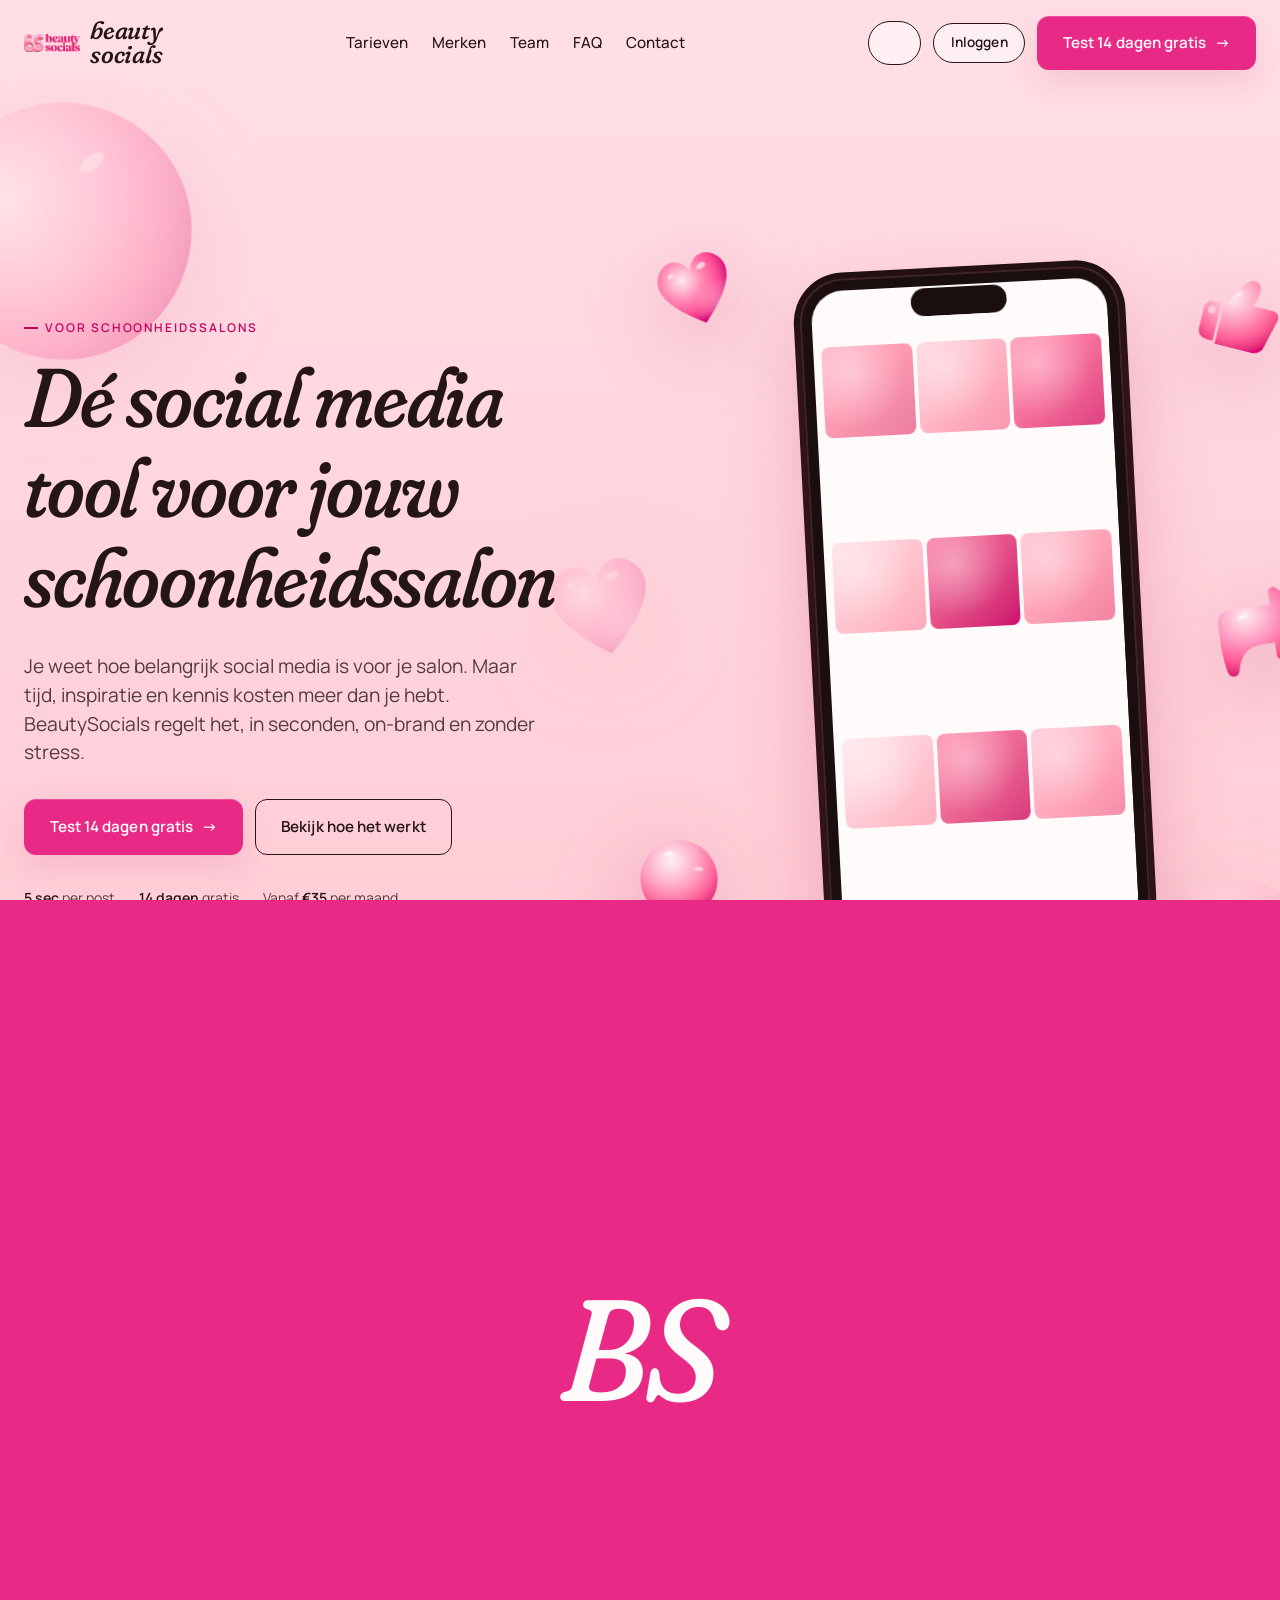
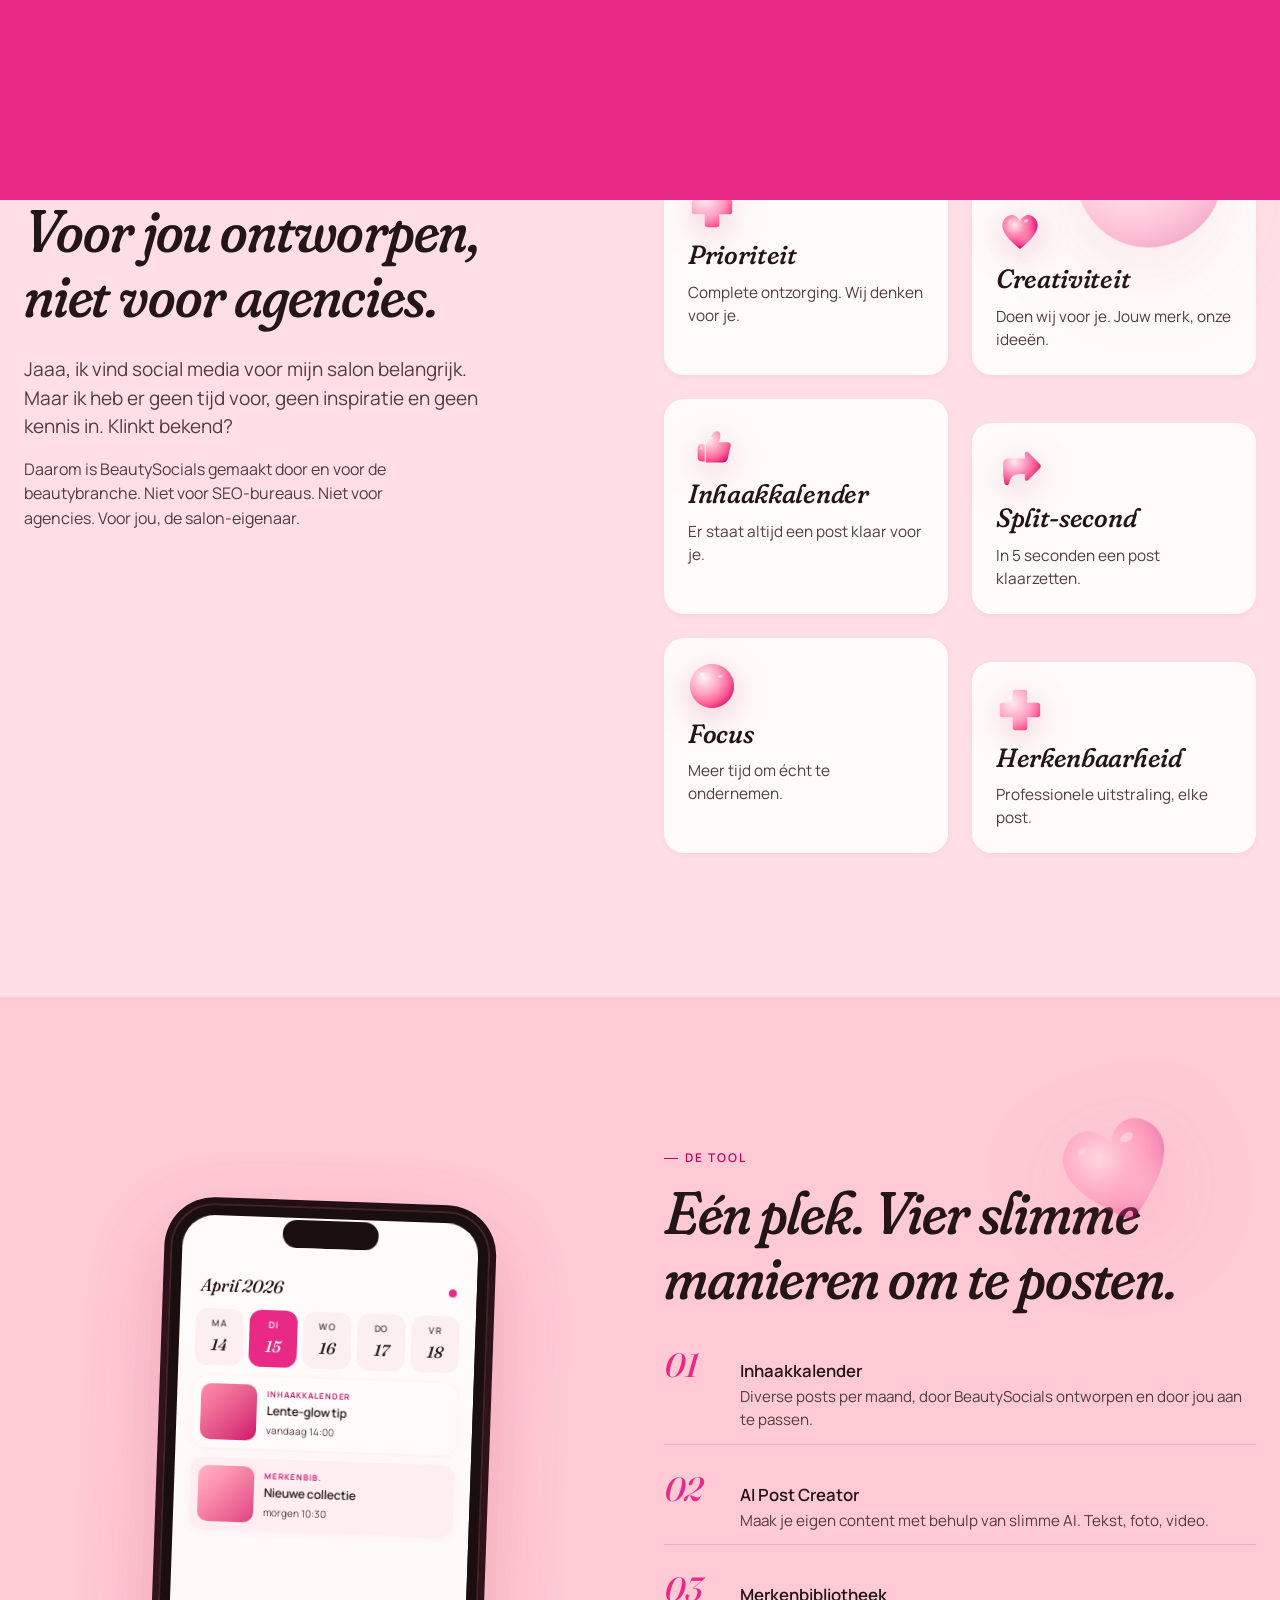
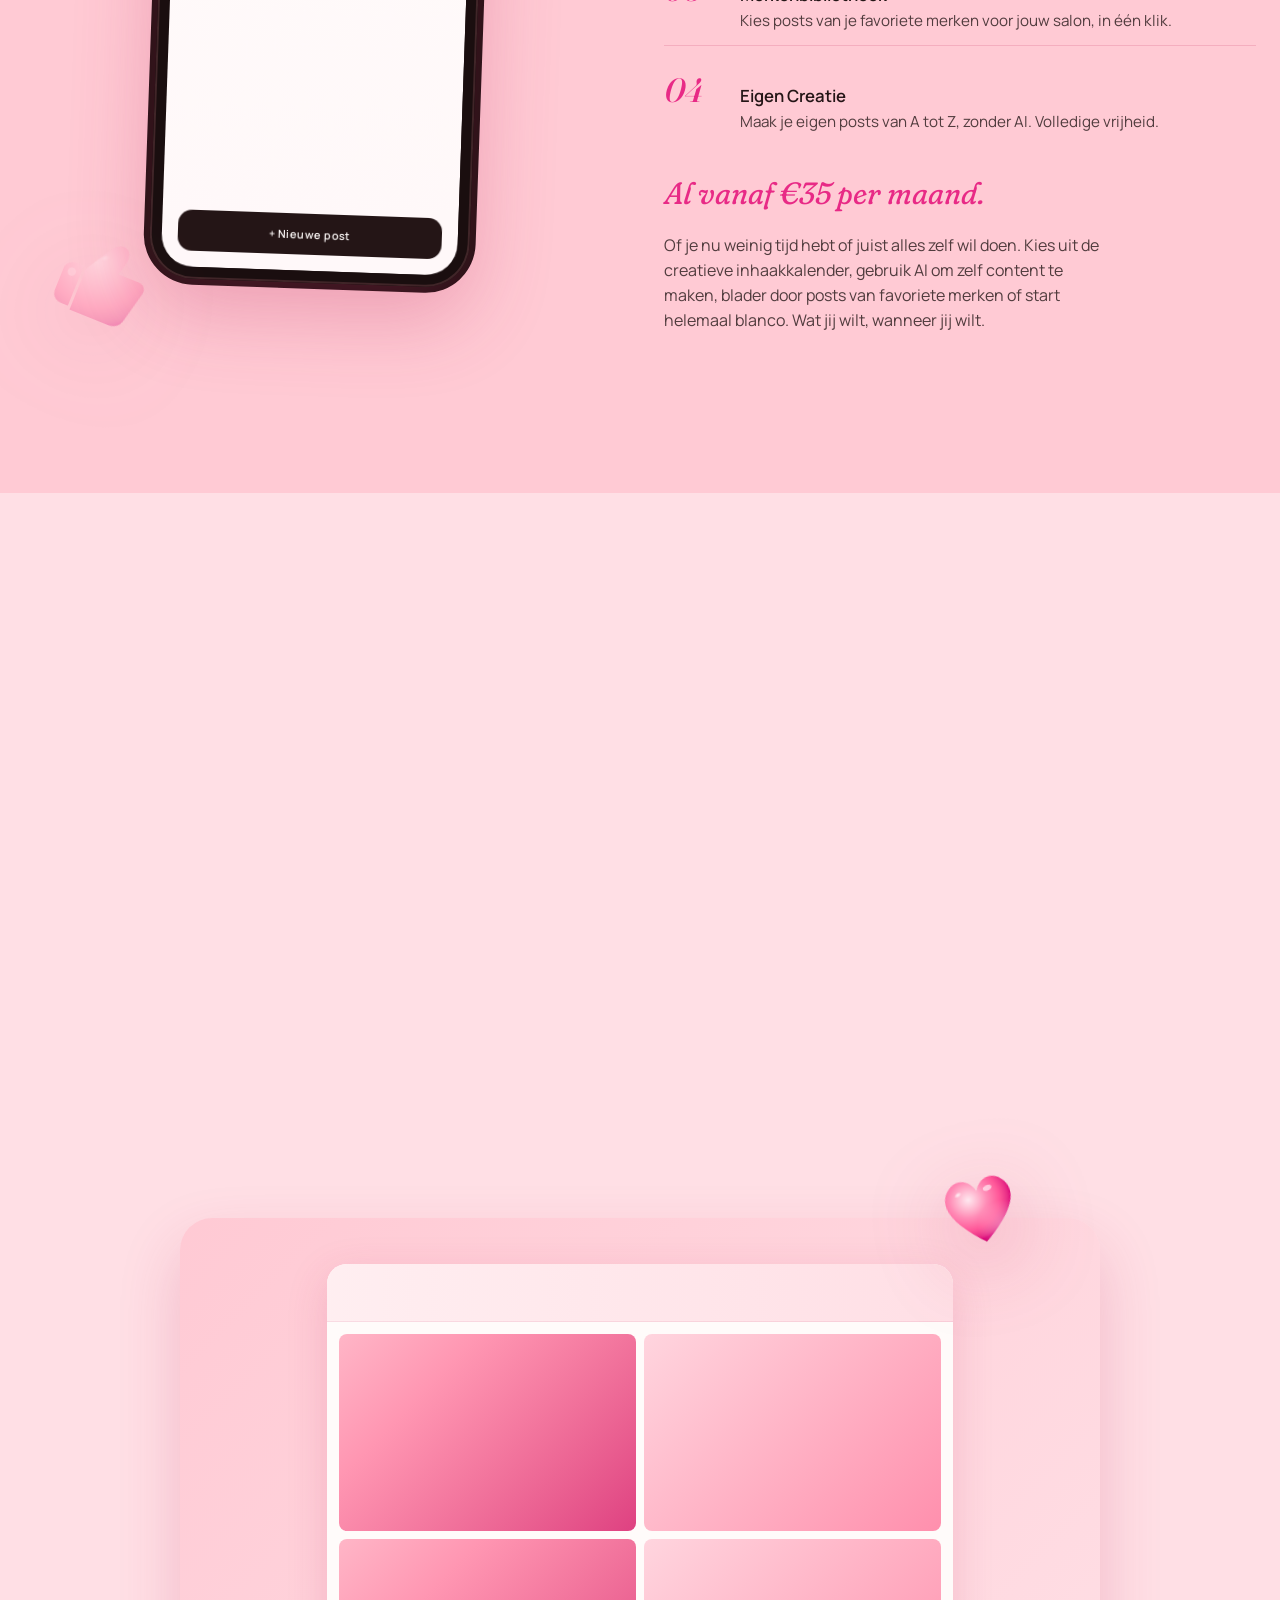
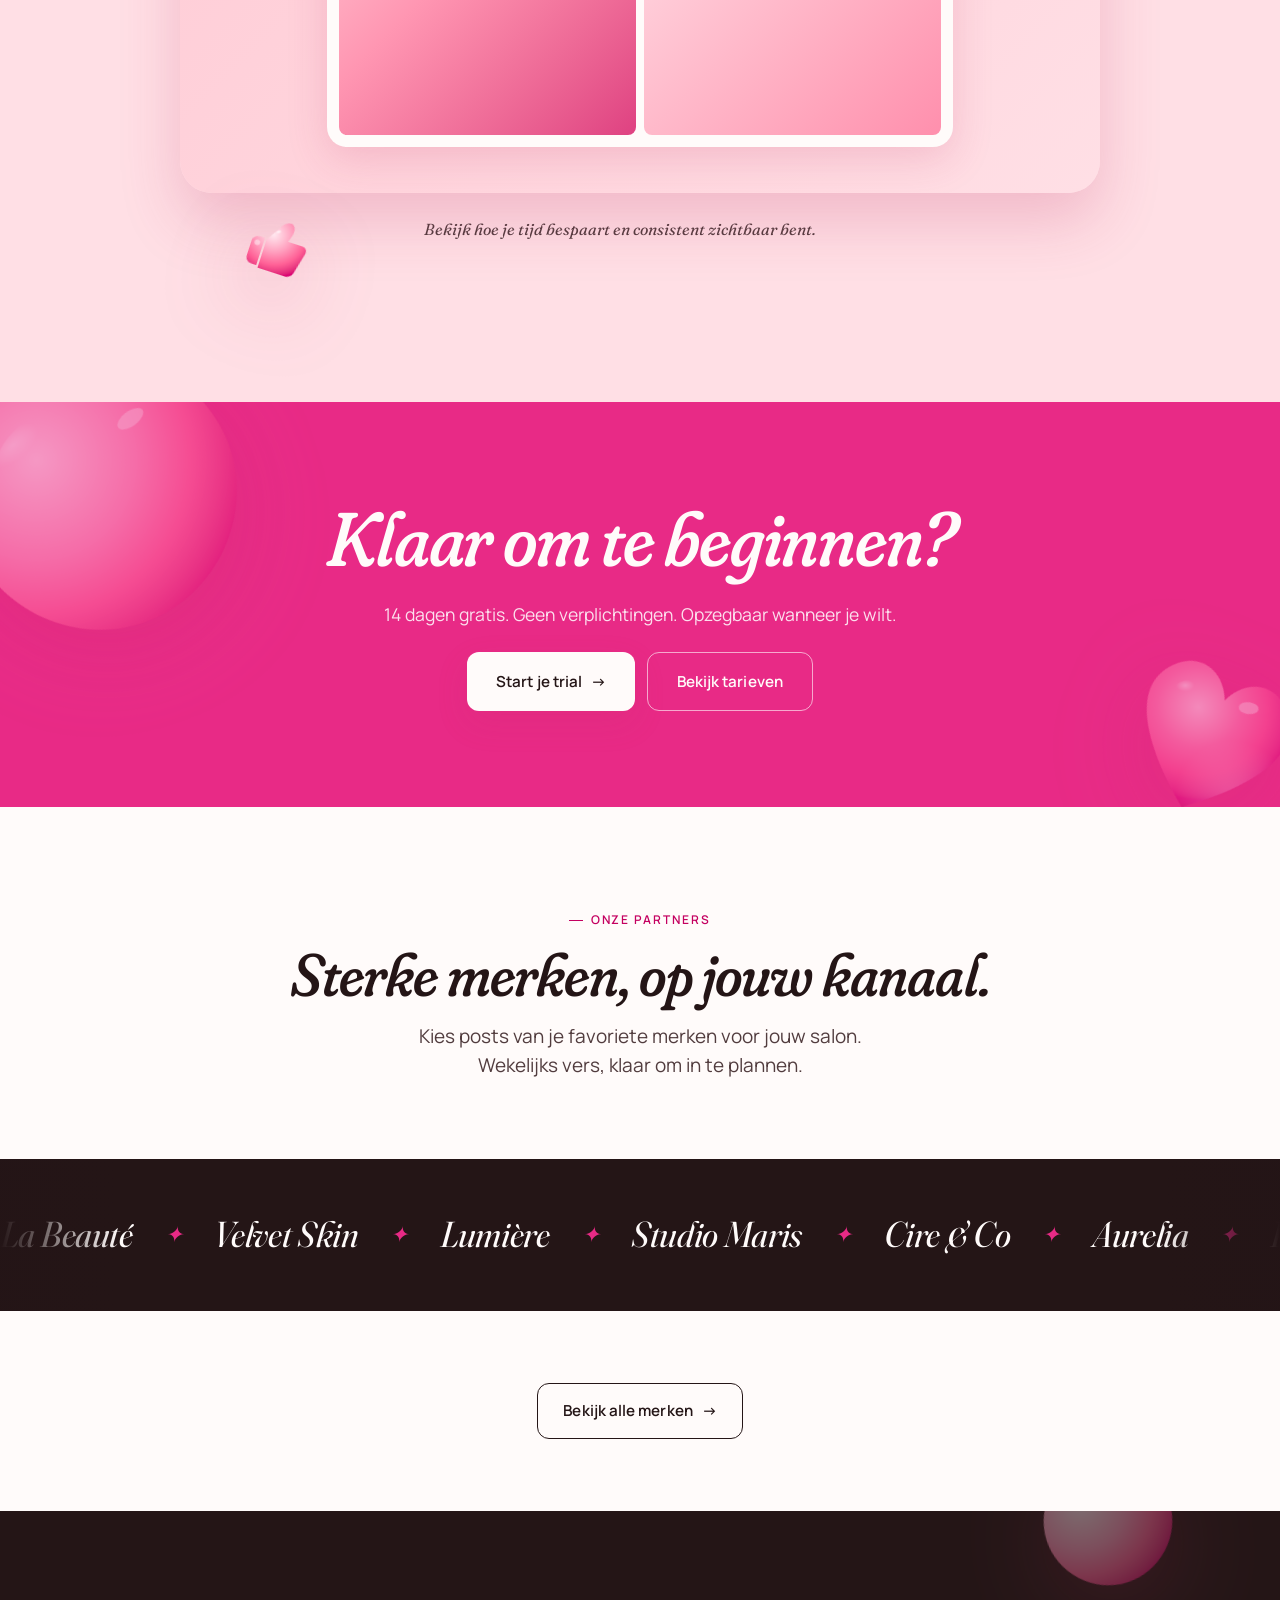
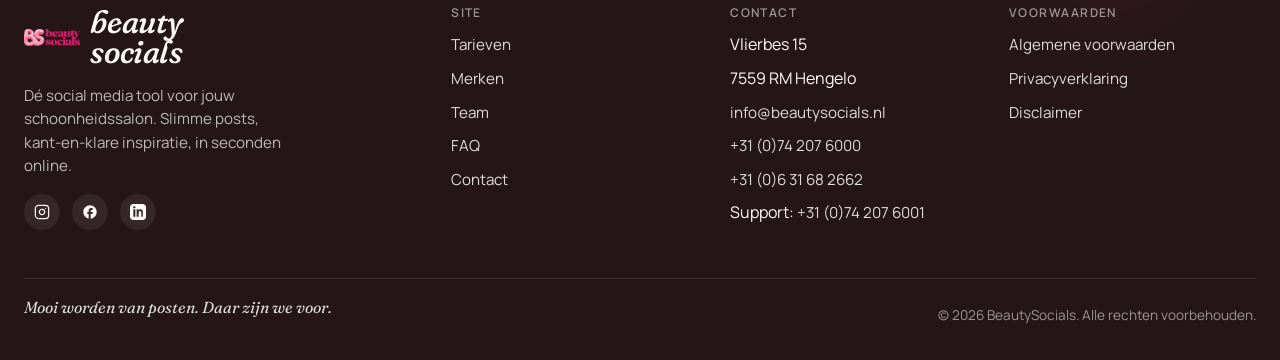
==== commit f5a6dab8: "Fix knoppen, animaties en mobiele layout - Magnetic-knoppen schrijven nu naar --mx/--my CSS-vars zod" ====
--- a/index.html
+++ b/index.html
@@ -14,6 +14,7 @@
     rel="stylesheet"
   />
   <link rel="stylesheet" href="assets/css/styles.css" />
+  <script>document.documentElement.classList.add('js');</script>
 </head>
 <body>
   <header class="site-header">
@@ -35,7 +36,7 @@
             <path d="M22 16.92v3a2 2 0 0 1-2.18 2 19.79 19.79 0 0 1-8.63-3.07 19.5 19.5 0 0 1-6-6 19.79 19.79 0 0 1-3.07-8.67A2 2 0 0 1 4.11 2h3a2 2 0 0 1 2 1.72 12.84 12.84 0 0 0 .7 2.81 2 2 0 0 1-.45 2.11L8.09 9.91a16 16 0 0 0 6 6l1.27-1.27a2 2 0 0 1 2.11-.45 12.84 12.84 0 0 0 2.81.7A2 2 0 0 1 22 16.92z" />
           </svg>
         </a>
-        <a href="#login" class="btn btn-pill">Inloggen</a>
+        <a href="contact.html#trial" class="btn btn-pill">Inloggen</a>
         <a href="contact.html#trial" class="btn btn-primary" data-magnetic>
           Test 14 dagen gratis
           <span class="btn-arrow">→</span>
@@ -54,7 +55,7 @@
     <a href="faq.html">FAQ</a>
     <a href="contact.html">Contact</a>
     <div class="menu-cta">
-      <a href="#login" class="btn btn-pill">Inloggen</a>
+      <a href="contact.html#trial" class="btn btn-pill">Inloggen</a>
       <a href="contact.html#trial" class="btn btn-primary">Test 14 dagen gratis</a>
     </div>
   </div>
@@ -467,13 +468,13 @@
           </a>
           <p>Dé social media tool voor jouw schoonheidssalon. Slimme posts, kant-en-klare inspiratie, in seconden online.</p>
           <div class="socials" aria-label="Volg ons">
-            <a href="#" aria-label="Instagram">
+            <a href="#" aria-label="Instagram" data-placeholder data-placeholder-message="Instagram komt binnenkort online">
               <svg viewBox="0 0 24 24" fill="none" stroke="currentColor" stroke-width="1.8" stroke-linecap="round" stroke-linejoin="round" aria-hidden="true"><rect x="2" y="2" width="20" height="20" rx="5" ry="5"/><path d="M16 11.37A4 4 0 1 1 12.63 8 4 4 0 0 1 16 11.37z"/><line x1="17.5" y1="6.5" x2="17.51" y2="6.5"/></svg>
             </a>
-            <a href="#" aria-label="Facebook">
+            <a href="#" aria-label="Facebook" data-placeholder data-placeholder-message="Facebook komt binnenkort online">
               <svg viewBox="0 0 24 24" fill="currentColor" aria-hidden="true"><path d="M22 12c0-5.52-4.48-10-10-10S2 6.48 2 12c0 4.84 3.44 8.87 8 9.8V15H8v-3h2V9.5C10 7.57 11.57 6 13.5 6H16v3h-2c-.55 0-1 .45-1 1v2h3v3h-3v6.95c5.05-.5 9-4.76 9-9.95z"/></svg>
             </a>
-            <a href="#" aria-label="LinkedIn">
+            <a href="#" aria-label="LinkedIn" data-placeholder data-placeholder-message="LinkedIn komt binnenkort online">
               <svg viewBox="0 0 24 24" fill="currentColor" aria-hidden="true"><path d="M19 0h-14c-2.76 0-5 2.24-5 5v14c0 2.76 2.24 5 5 5h14c2.76 0 5-2.24 5-5v-14c0-2.76-2.24-5-5-5zm-11 19h-3v-11h3v11zm-1.5-12.27c-.97 0-1.75-.79-1.75-1.76s.78-1.76 1.75-1.76 1.75.79 1.75 1.76-.78 1.76-1.75 1.76zm13.5 12.27h-3v-5.6c0-1.34-.03-3.07-1.87-3.07-1.87 0-2.16 1.46-2.16 2.97v5.7h-3v-11h2.88v1.5h.04c.4-.76 1.38-1.56 2.84-1.56 3.04 0 3.6 2 3.6 4.6v6.46z"/></svg>
             </a>
           </div>
@@ -502,9 +503,9 @@
         <div class="footer-col">
           <h5>Voorwaarden</h5>
           <ul>
-            <li><a href="#">Algemene voorwaarden</a></li>
-            <li><a href="#">Privacyverklaring</a></li>
-            <li><a href="#">Disclaimer</a></li>
+            <li><a href="#" data-placeholder data-placeholder-message="Algemene voorwaarden pagina volgt binnenkort">Algemene voorwaarden</a></li>
+            <li><a href="#" data-placeholder data-placeholder-message="Privacyverklaring pagina volgt binnenkort">Privacyverklaring</a></li>
+            <li><a href="#" data-placeholder data-placeholder-message="Disclaimer pagina volgt binnenkort">Disclaimer</a></li>
           </ul>
         </div>
       </div>
@@ -541,7 +542,7 @@
       overflow: hidden;
     }
     .usp-tile:hover {
-      transform: translateY(-4px);
+      transform: translate3d(var(--mx, 0px), calc(var(--my, 0px) - 4px), 0);
       box-shadow: var(--shadow-2);
     }
     .usp-icon {
@@ -840,9 +841,12 @@
       z-index: 5;
       background: none;
       cursor: pointer;
-      transition: transform var(--t-1) var(--ease-out);
-    }
-    .video-play:hover { transform: scale(1.06); }
+      transform: translate3d(var(--mx, 0px), var(--my, 0px), 0);
+      transition: transform 220ms var(--ease-out);
+    }
+    .video-play:hover {
+      transform: translate3d(var(--mx, 0px), var(--my, 0px), 0) scale(1.06);
+    }
 
     /* CTA-balk */
     .cta-bar {
@@ -888,7 +892,7 @@
       transition: transform var(--t-1) var(--ease-out), box-shadow var(--t-1) var(--ease-out);
     }
     .btn-light:hover {
-      transform: translateY(-2px) scale(1.015);
+      transform: translate3d(var(--mx, 0px), calc(var(--my, 0px) - 2px), 0) scale(1.015);
       box-shadow: var(--shadow-3);
       color: var(--ink);
     }
--- a/assets/css/styles.css
+++ b/assets/css/styles.css
@@ -94,6 +94,7 @@
   -webkit-font-smoothing: antialiased;
   -moz-osx-font-smoothing: grayscale;
   scroll-behavior: smooth;
+  scroll-padding-top: calc(var(--header-h, 80px) + 1rem);
 }
 
 body {
@@ -160,15 +161,21 @@
   font-weight: 500;
   font-style: italic;
   font-variation-settings: "opsz" 96, "SOFT" 100, "WONK" 1;
-  line-height: 1.02;
+  line-height: 1.08;
   letter-spacing: -0.015em;
   margin: 0 0 0.4em;
+  padding-bottom: 0.06em;
   color: var(--ink);
 }
 
-h1 { font-size: clamp(2.75rem, 7vw, 5.5rem); }
-h2 { font-size: clamp(2.25rem, 5.2vw, 3.75rem); }
-h3 { font-size: clamp(1.5rem, 2.4vw, 2rem); }
+blockquote {
+  line-height: 1.1;
+  padding-bottom: 0.08em;
+}
+
+h1 { font-size: clamp(2.25rem, 7vw, 5.5rem); text-wrap: balance; }
+h2 { font-size: clamp(2rem, 5.2vw, 3.75rem); text-wrap: balance; }
+h3 { font-size: clamp(1.4rem, 2.4vw, 2rem); }
 h4 { font-size: var(--fs-lg); }
 
 ::selection {
@@ -259,10 +266,15 @@
   letter-spacing: 0.005em;
   border-radius: var(--r-md);
   cursor: pointer;
-  transition: transform var(--t-1) var(--ease-out), box-shadow var(--t-1) var(--ease-out), background var(--t-1) var(--ease-out);
+  transform: translate3d(var(--mx, 0px), var(--my, 0px), 0);
+  transition: transform 320ms var(--ease-out), box-shadow var(--t-1) var(--ease-out), background var(--t-1) var(--ease-out), color var(--t-1) var(--ease-out);
   white-space: nowrap;
   position: relative;
   isolation: isolate;
+}
+
+[data-magnetic] {
+  transition: transform 200ms var(--ease-out), box-shadow var(--t-1) var(--ease-out), background var(--t-1) var(--ease-out), color var(--t-1) var(--ease-out);
 }
 
 .btn-primary {
@@ -272,9 +284,14 @@
 }
 
 .btn-primary:hover {
-  transform: translateY(-2px) scale(1.015);
+  transform: translate3d(var(--mx, 0px), calc(var(--my, 0px) - 2px), 0) scale(1.015);
   box-shadow: var(--shadow-3), 0 0 50px oklch(0.62 0.23 358 / 0.45), inset 0 1px 0 oklch(1 0 0 / 0.22);
   color: var(--paper);
+}
+
+.btn-primary:focus-visible {
+  outline: none;
+  box-shadow: var(--shadow-3), 0 0 0 3px oklch(0.62 0.23 358 / 0.4), inset 0 1px 0 oklch(1 0 0 / 0.22);
 }
 
 .btn-ghost {
@@ -286,7 +303,12 @@
 .btn-ghost:hover {
   background: var(--ink);
   color: var(--paper);
-  transform: translateY(-2px);
+  transform: translate3d(var(--mx, 0px), calc(var(--my, 0px) - 2px), 0);
+}
+
+.btn-ghost:focus-visible {
+  outline: none;
+  box-shadow: 0 0 0 3px oklch(0.62 0.23 358 / 0.35);
 }
 
 .btn-pill {
@@ -298,6 +320,29 @@
 }
 
 .btn-pill:hover {
+  background: var(--ink);
+  color: var(--paper);
+}
+
+/* Combinaties: kleur en border opnieuw asserten zodat .btn-pill
+   de varianten niet platslaat. */
+.btn-primary.btn-pill {
+  background: var(--bs-pink);
+  color: var(--paper);
+  border-color: transparent;
+}
+.btn-primary.btn-pill:hover {
+  background: var(--bs-pink-deep);
+  color: var(--paper);
+  border-color: transparent;
+}
+
+.btn-ghost.btn-pill {
+  background: transparent;
+  color: var(--ink);
+  border: 1.5px solid var(--ink);
+}
+.btn-ghost.btn-pill:hover {
   background: var(--ink);
   color: var(--paper);
 }
@@ -574,22 +619,25 @@
   pointer-events: none;
   filter: drop-shadow(0 22px 40px oklch(0.55 0.18 4 / 0.32));
   will-change: transform;
+  rotate: var(--rot, 0deg);
+  translate: 0 0;
 }
 
 .bubble svg { overflow: visible; }
 
-/* Floating loops — verschillende phase per bubble */
+/* Floating loops — gebruiken aparte translate/rotate properties
+   zodat parallax (transform) onafhankelijk kan stapelen. */
 @keyframes floatA {
-  0%, 100% { transform: translate3d(0, 0, 0) rotate(var(--rot, 0deg)); }
-  50%      { transform: translate3d(0, -22px, 0) rotate(calc(var(--rot, 0deg) + 4deg)); }
+  0%, 100% { translate: 0 0; rotate: var(--rot, 0deg); }
+  50%      { translate: 0 -22px; rotate: calc(var(--rot, 0deg) + 4deg); }
 }
 @keyframes floatB {
-  0%, 100% { transform: translate3d(0, 0, 0) rotate(var(--rot, 0deg)); }
-  50%      { transform: translate3d(8px, -16px, 0) rotate(calc(var(--rot, 0deg) - 5deg)); }
+  0%, 100% { translate: 0 0; rotate: var(--rot, 0deg); }
+  50%      { translate: 8px -16px; rotate: calc(var(--rot, 0deg) - 5deg); }
 }
 @keyframes floatC {
-  0%, 100% { transform: translate3d(0, 0, 0) rotate(var(--rot, 0deg)); }
-  50%      { transform: translate3d(-10px, -28px, 0) rotate(calc(var(--rot, 0deg) + 6deg)); }
+  0%, 100% { translate: 0 0; rotate: var(--rot, 0deg); }
+  50%      { translate: -10px -28px; rotate: calc(var(--rot, 0deg) + 6deg); }
 }
 
 .bubble.float-a { animation: floatA 7s ease-in-out infinite; }
@@ -675,13 +723,15 @@
   font-family: var(--font-display);
   font-style: italic;
   font-weight: 400;
-  font-size: clamp(2rem, 5.5vw, 4.25rem);
-  line-height: 1.05;
+  font-size: clamp(1.85rem, 5.5vw, 4.25rem);
+  line-height: 1.1;
   letter-spacing: -0.02em;
   font-variation-settings: "opsz" 96, "SOFT" 100, "WONK" 1;
   margin: 0 auto;
   max-width: 22ch;
+  padding: 0.1em 0.15em 0.15em;
   color: var(--ink);
+  text-wrap: balance;
 }
 
 .statement blockquote .glow {
@@ -1227,16 +1277,10 @@
 }
 
 .page-wipe.is-leaving { animation: wipeIn 0.55s var(--ease-out) forwards; }
-.page-wipe.is-arriving { animation: wipeOut 0.55s var(--ease-out) forwards; }
 
 @keyframes wipeIn {
   from { transform: translateY(100%); }
   to   { transform: translateY(0); }
-}
-
-@keyframes wipeOut {
-  from { transform: translateY(0); }
-  to   { transform: translateY(-100%); }
 }
 
 .page-wipe-mark {
@@ -1250,23 +1294,65 @@
 }
 
 /* ============================================================
-   Reveal animations (GSAP-targeted, JS schakelt visible toe)
-   ============================================================ */
-
-[data-reveal] {
+   Toast — placeholder-clicks
+   ============================================================ */
+
+.toast {
+  position: fixed;
+  left: 50%;
+  bottom: 24px;
+  transform: translateX(-50%) translateY(20px);
+  background: var(--ink);
+  color: var(--paper);
+  padding: 0.75rem 1.25rem;
+  border-radius: var(--r-pill);
+  font-family: var(--font-body);
+  font-weight: 500;
+  font-size: 0.92rem;
+  box-shadow: var(--shadow-3);
+  opacity: 0;
+  pointer-events: none;
+  z-index: 220;
+  transition: opacity 320ms var(--ease-out), transform 320ms var(--ease-out);
+  max-width: calc(100vw - 32px);
+  text-align: center;
+}
+
+.toast.is-visible {
+  opacity: 1;
+  transform: translateX(-50%) translateY(0);
+}
+
+/* ============================================================
+   Reveal animations — JS schakelt is-visible toe
+   Pre-hide alleen wanneer JS gedetecteerd is (`.js` op <html>)
+   zodat no-script gebruikers alles meteen zien.
+   ============================================================ */
+
+.js [data-reveal] {
   opacity: 0;
   transform: translate3d(0, 28px, 0);
   transition: opacity 1s var(--ease-out), transform 1s var(--ease-out);
 }
 
-[data-reveal].is-visible {
+.js [data-reveal].is-visible {
   opacity: 1;
   transform: translate3d(0, 0, 0);
 }
 
-[data-reveal-stagger] > * {
+.js [data-reveal-stagger] > * {
   opacity: 0;
   transform: translate3d(0, 24px, 0);
+}
+
+/* Hero-elementen worden door JS gechoreografeerd. Voor JS-users
+   pre-hiden om FOUC te voorkomen. */
+.js [data-hero-eyebrow],
+.js [data-hero-lead],
+.js [data-hero-cta],
+.js [data-hero-meta],
+.js [data-hero-visual] {
+  opacity: 0;
 }
 
 .split-line {
@@ -1274,10 +1360,15 @@
   overflow: hidden;
 }
 
+/* Italic Fraunces heeft descenders en flourishes die buiten de
+   bounding box steken. Geef ruimte boven en onder, en compenseer
+   met negatieve marge zodat de regel-spacing klopt. */
 .split-word {
   display: inline-block;
   overflow: hidden;
   vertical-align: top;
+  padding: 0.18em 0.04em 0.22em;
+  margin: -0.18em -0.04em -0.22em;
 }
 
 .split-word-inner {
@@ -1292,6 +1383,12 @@
 
 .split-revealed .split-word-inner {
   transform: translate3d(0, 0, 0);
+}
+
+/* Eenmaal onthuld geen overflow meer nodig — italic flourishes
+   en descenders mogen weer zichtbaar zijn. */
+.split-revealed .split-word {
+  overflow: visible;
 }
 
 /* ============================================================
@@ -1306,8 +1403,13 @@
     scroll-behavior: auto !important;
   }
 
-  [data-reveal],
-  [data-reveal-stagger] > * {
+  .js [data-reveal],
+  .js [data-reveal-stagger] > *,
+  .js [data-hero-eyebrow],
+  .js [data-hero-lead],
+  .js [data-hero-cta],
+  .js [data-hero-meta],
+  .js [data-hero-visual] {
     opacity: 1 !important;
     transform: none !important;
   }
@@ -1348,3 +1450,161 @@
   width: 100%;
   height: 80px;
 }
+
+/* ============================================================
+   Mobiele optimalisatie
+   ============================================================ */
+
+/* Tablet en kleiner */
+@media (max-width: 960px) {
+  .wrap, .wrap-tight { padding: 0 var(--s-4); }
+
+  .section { padding: var(--s-8) 0; }
+  .section-tight { padding: var(--s-7) 0; }
+  .section-loose { padding: var(--s-9) 0; }
+
+  .hero,
+  .tarieven-hero,
+  .merken-hero,
+  .faq-hero,
+  .contact-hero,
+  .team-hero {
+    padding: calc(var(--header-h, 80px) + var(--s-7)) 0 var(--s-9) !important;
+  }
+
+  .brand-logo { width: 44px; }
+  .brand-text { font-size: 1.3rem; }
+
+  .nav-cta { gap: var(--s-2); }
+
+  .footer-grid { gap: var(--s-5); }
+}
+
+/* Phone */
+@media (max-width: 640px) {
+  :root {
+    --s-9: 4rem;
+    --s-10: 5rem;
+    --s-11: 6rem;
+  }
+
+  body { font-size: 0.97rem; }
+
+  .wrap, .wrap-tight { padding: 0 var(--s-4); }
+
+  .section { padding: var(--s-7) 0; }
+  .section-tight { padding: var(--s-6) 0; }
+  .section-loose { padding: var(--s-8) 0; }
+
+  .hero,
+  .tarieven-hero,
+  .merken-hero,
+  .faq-hero,
+  .contact-hero,
+  .team-hero {
+    padding: calc(var(--header-h, 72px) + var(--s-6)) 0 var(--s-7) !important;
+  }
+
+  .hero h1 { font-size: clamp(2.25rem, 9vw, 3.5rem); }
+  .hero p.lead { font-size: 1.025rem; }
+
+  .hero-cta { gap: var(--s-3); width: 100%; }
+  .hero-cta .btn { width: 100%; justify-content: center; }
+  .hero-cta .btn-ghost { background: oklch(1 0 0 / 0.55); }
+
+  .hero-meta {
+    gap: var(--s-3);
+    font-size: 0.83rem;
+  }
+  .hero-meta span {
+    flex: 1 1 auto;
+    min-width: 30%;
+  }
+
+  .hero-visual { aspect-ratio: 1 / 1.05; max-width: 360px; }
+  .phone-frame { max-width: 240px; }
+
+  /* Header krimpen */
+  .site-header { padding: var(--s-3) 0; }
+  .nav-toggle { width: 40px; height: 40px; }
+  .btn-icon { width: 40px; height: 40px; }
+
+  /* Ankerpijl achter brand verbergen op zeer smalle schermen */
+
+  /* Tarieven kaarten */
+  .tarief { padding: var(--s-5) var(--s-5); }
+  .tarief-name { font-size: 2rem; }
+  .tarief-price-amount { font-size: 2.6rem; }
+
+  .tarief.is-featured {
+    transform: none;
+  }
+  .tarief.is-featured:hover {
+    transform: translateY(-4px);
+  }
+
+  /* FAQ */
+  .faq-summary {
+    padding: var(--s-4) var(--s-5);
+    font-size: 1.1rem;
+    grid-template-columns: 1fr 28px;
+  }
+  .faq-toggle { width: 28px; height: 28px; }
+  .faq-body {
+    padding: 0 var(--s-5) var(--s-5);
+    font-size: 0.97rem;
+  }
+
+  /* Marquee partner-strip */
+  .partner-strip { padding: var(--s-6) 0; }
+  .marquee { gap: var(--s-5); animation-duration: 28s; }
+  .marquee-item {
+    font-size: 1.5rem;
+    gap: var(--s-5);
+  }
+
+  /* Statement quote */
+  .statement { padding: var(--s-8) 0; }
+  .statement blockquote {
+    font-size: clamp(1.85rem, 9vw, 2.85rem);
+    max-width: 18ch;
+  }
+
+  /* Footer */
+  .footer-grid { grid-template-columns: 1fr; gap: var(--s-5); }
+  .footer-bottom {
+    flex-direction: column;
+    align-items: flex-start;
+    gap: var(--s-2);
+  }
+
+  /* Bubble-decor minder dominant op mobiel */
+  .bubble[data-parallax] {
+    opacity: 0.18 !important;
+  }
+  .hero .bubble:not([data-parallax]) {
+    transform: scale(0.7);
+  }
+
+  /* Form */
+  .form { gap: var(--s-4); }
+}
+
+/* Touch-devices: geen idle bubble-loops voor batterij */
+@media (hover: none) and (pointer: coarse) {
+  .bubble.float-a,
+  .bubble.float-b,
+  .bubble.float-c {
+    animation-duration: 14s, 16s, 18s;
+  }
+}
+
+/* Reduced-motion: bubble-loops uit */
+@media (prefers-reduced-motion: reduce) {
+  .bubble.float-a,
+  .bubble.float-b,
+  .bubble.float-c,
+  .marquee {
+    animation: none !important;
+  }
+}
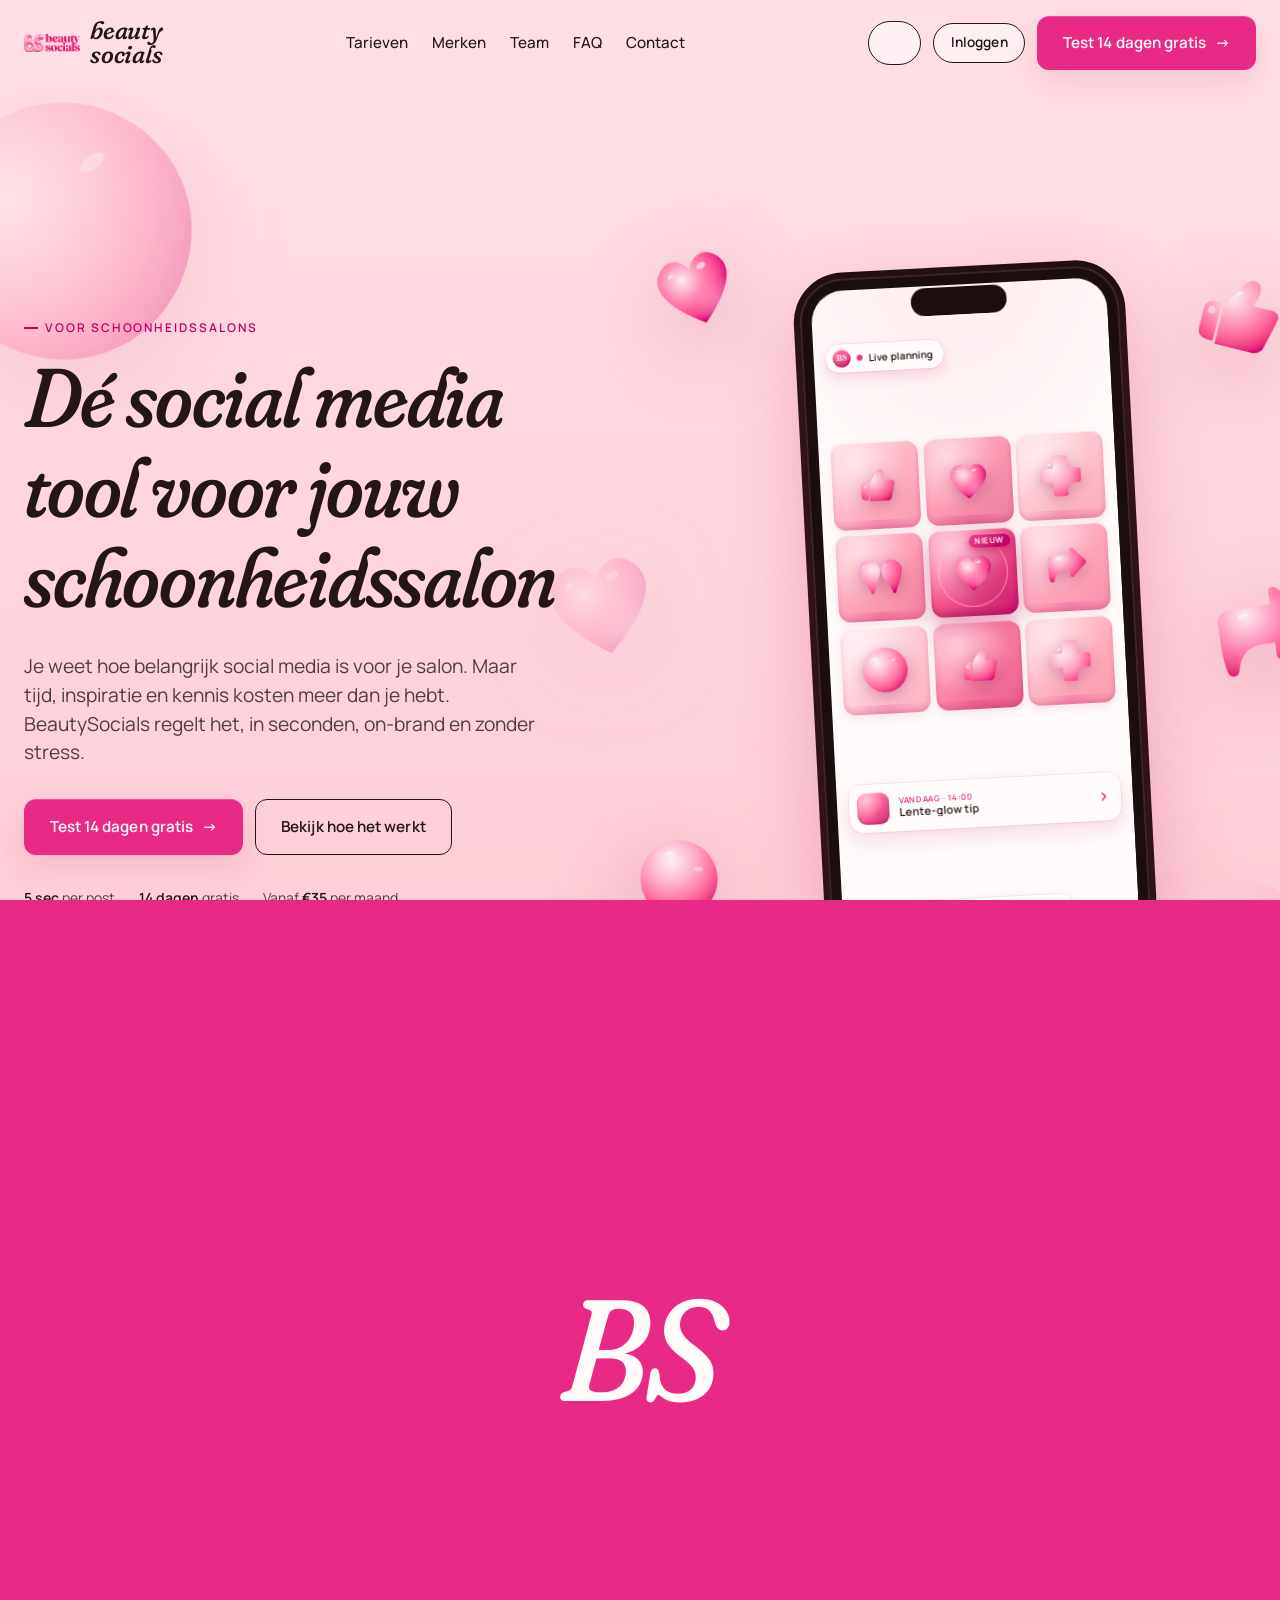
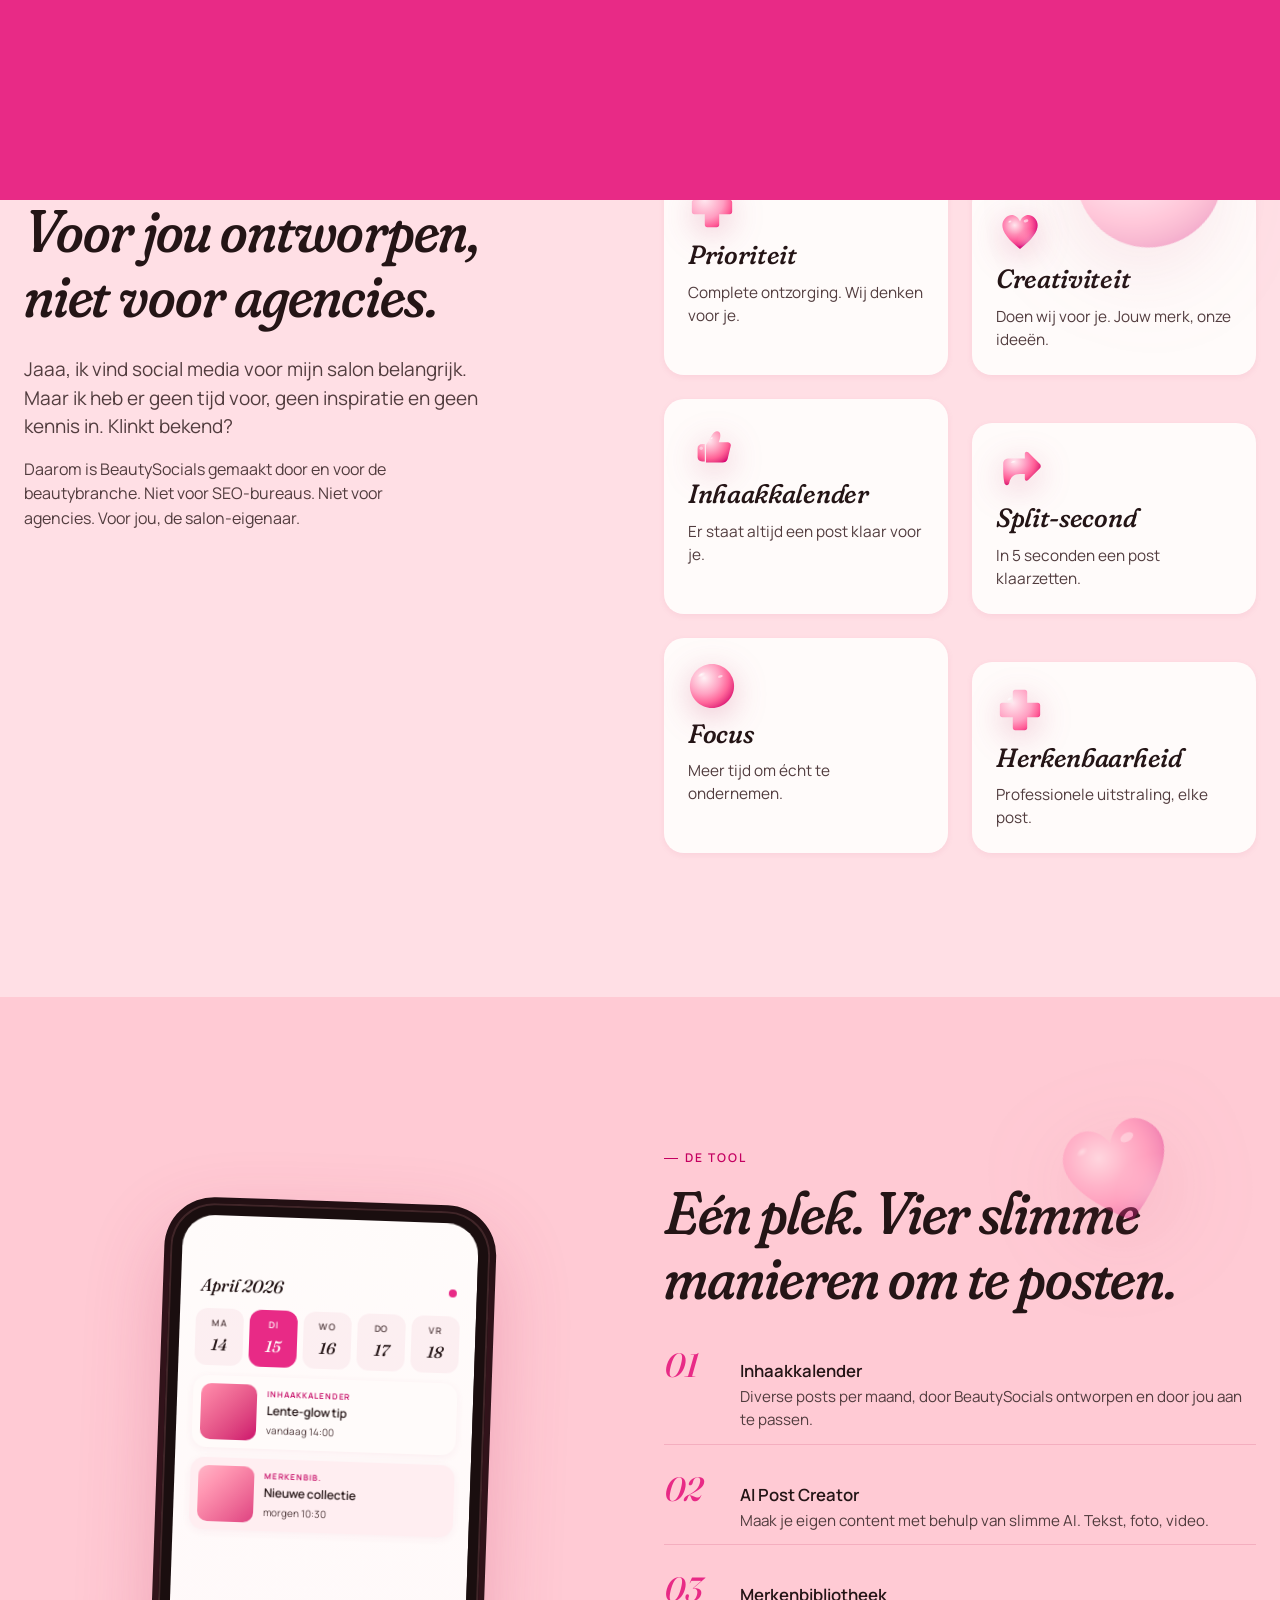
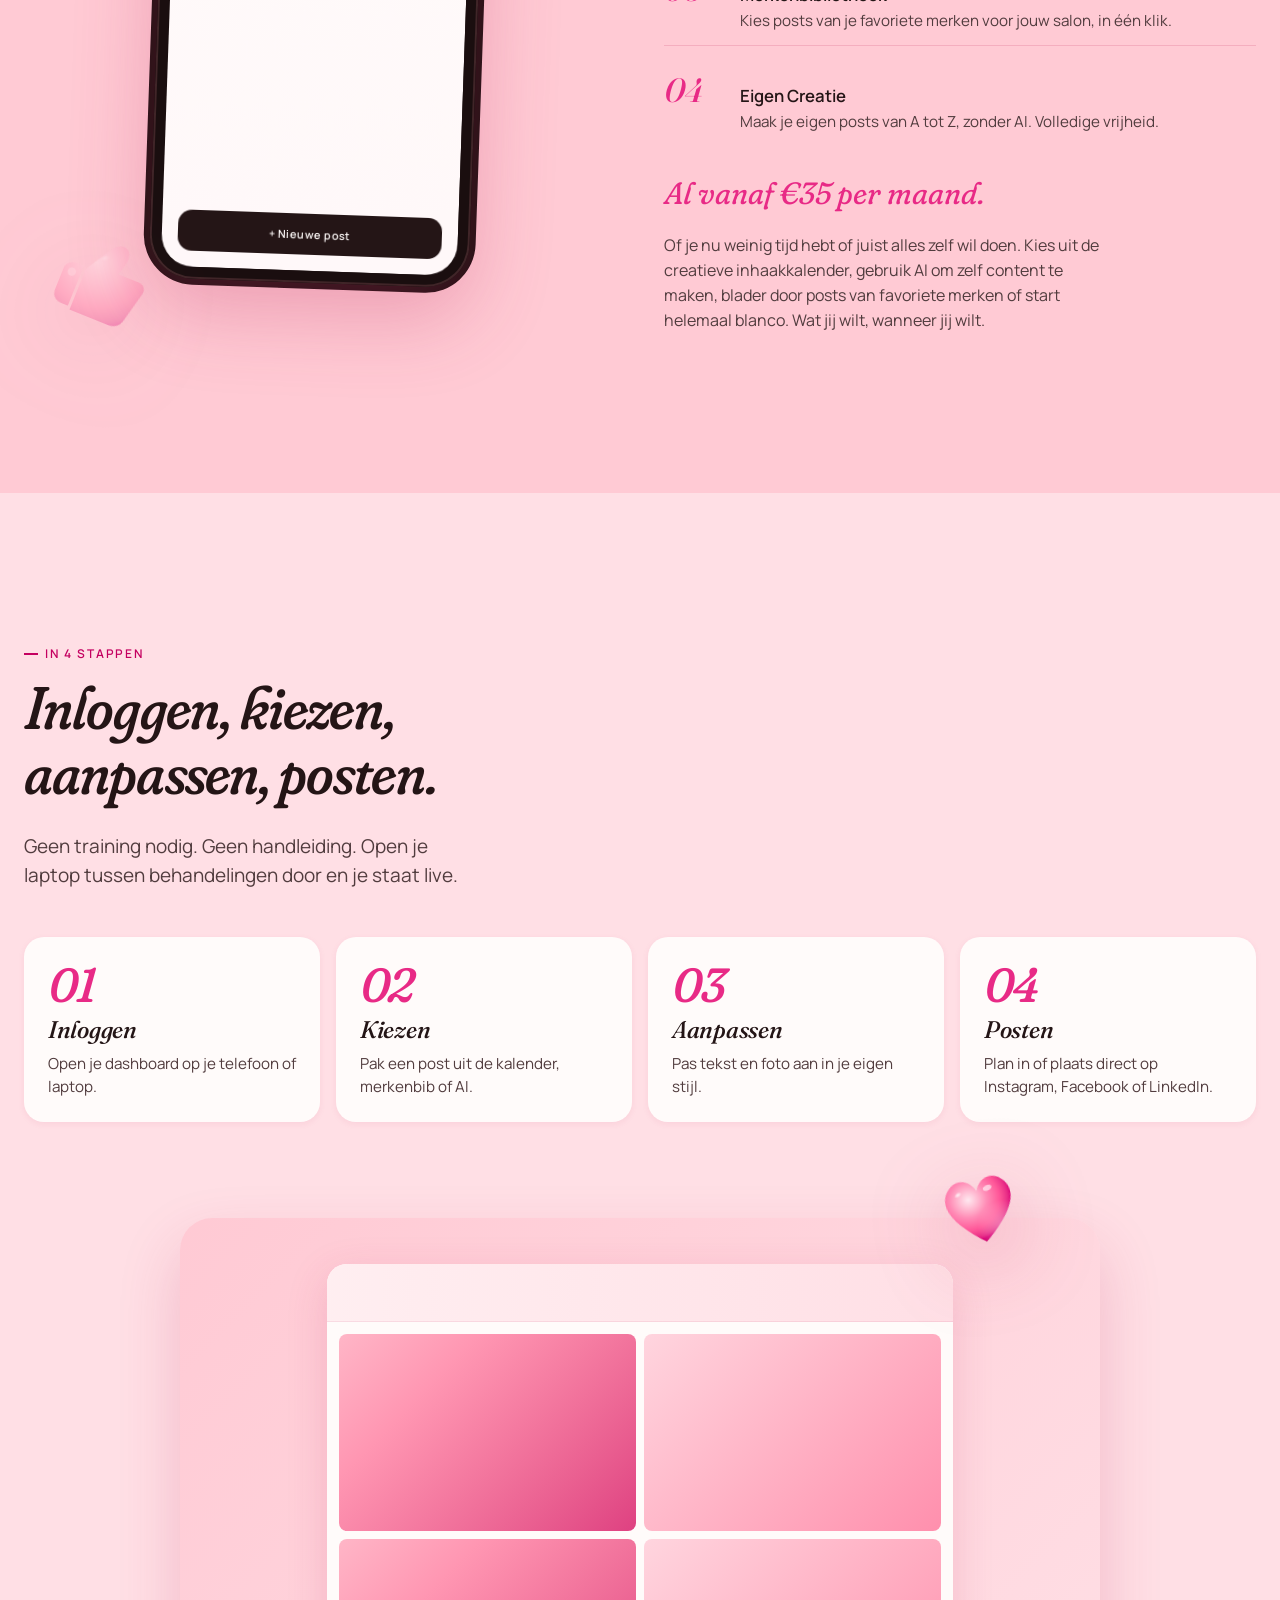
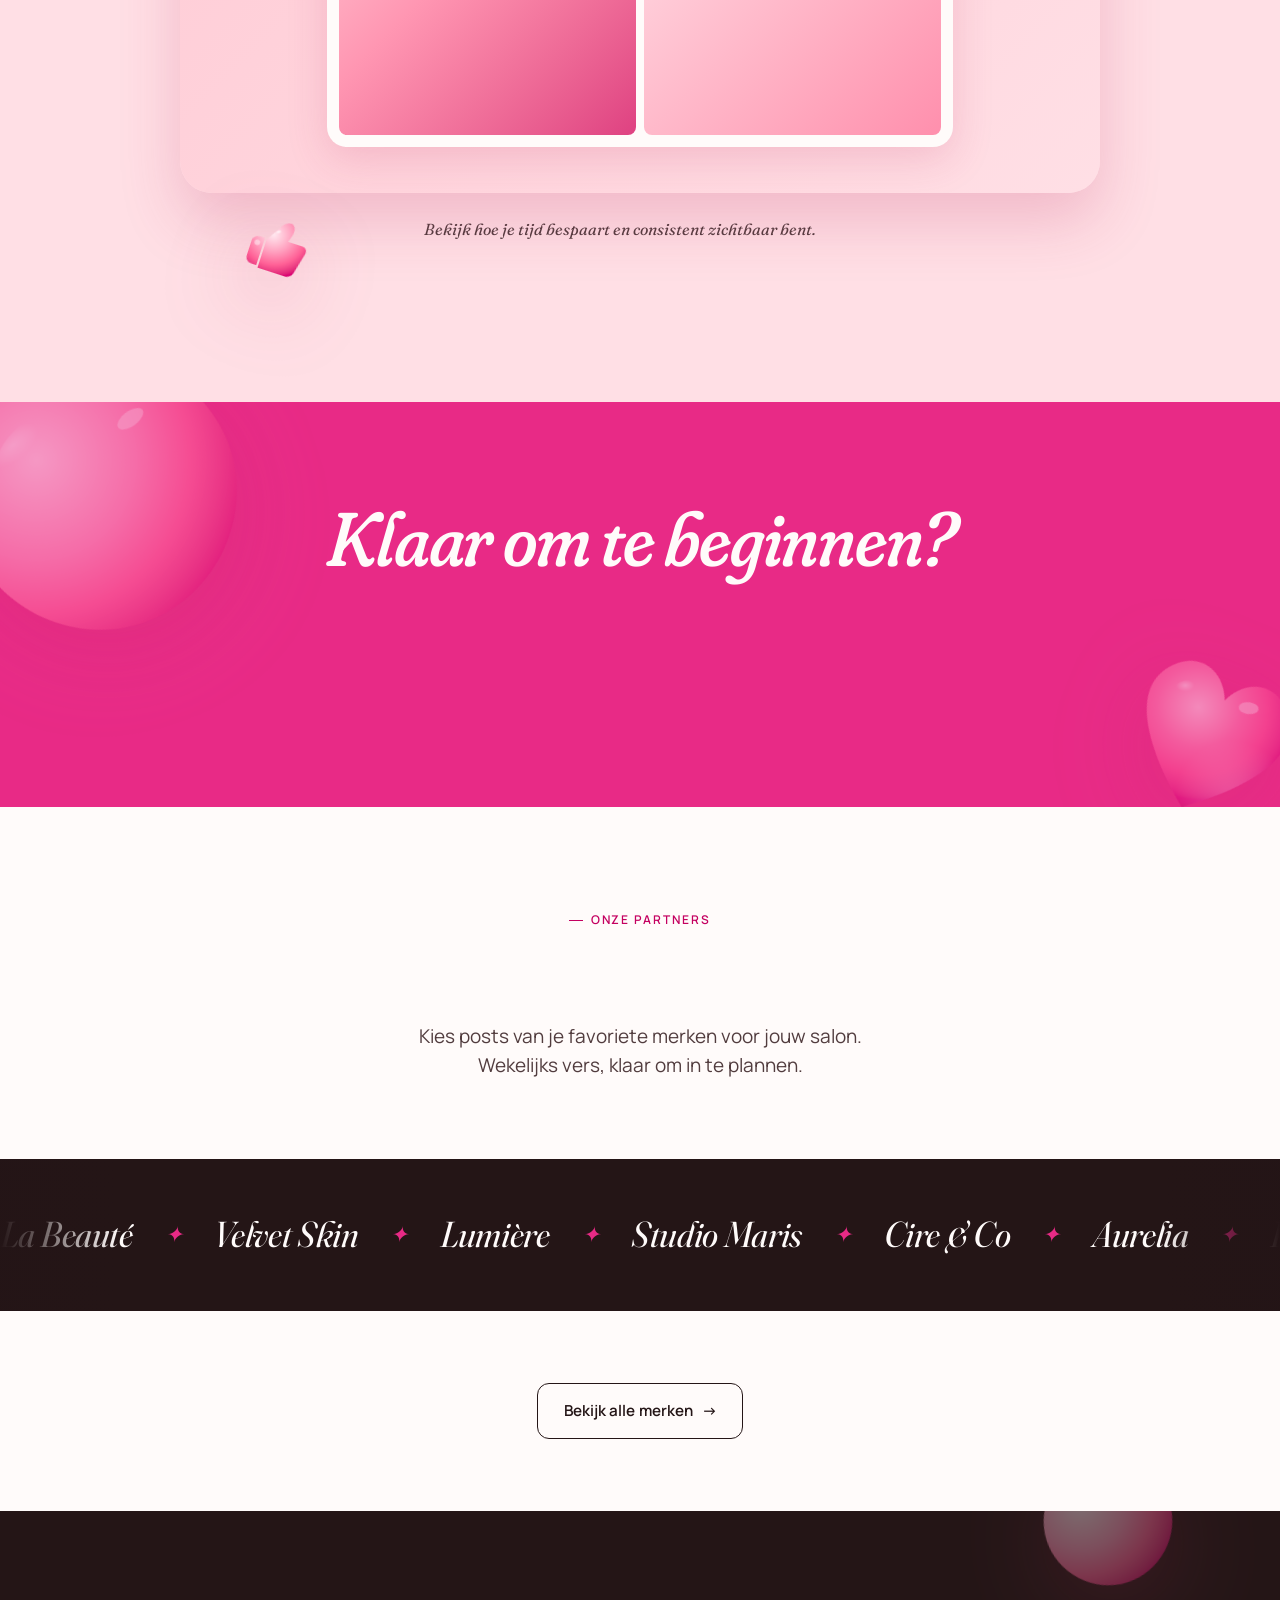
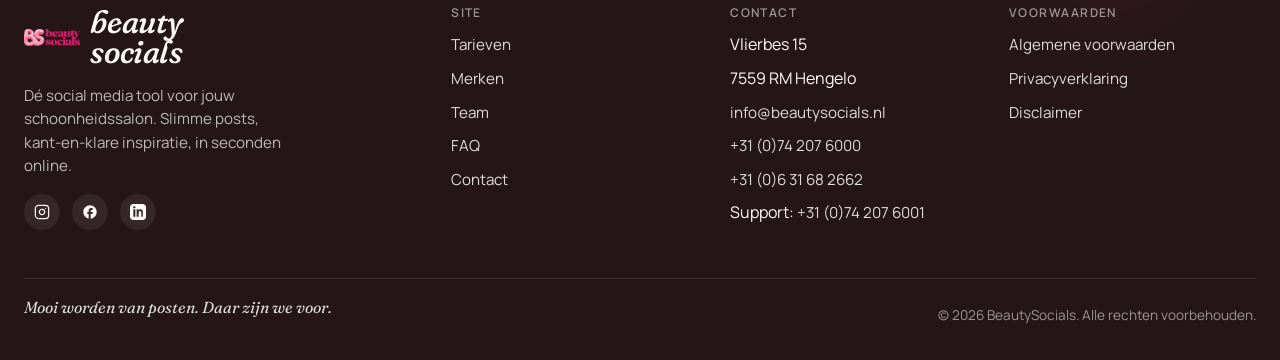
==== commit ddb9eb26: "Premium-redesign hero phone-mockup - Tiles krijgen bubble-iconen (heart/thumb/plus/arrow/blob/quote)" ====
--- a/index.html
+++ b/index.html
@@ -111,19 +111,59 @@
             style="--rot:22deg; width:84px; height:84px; bottom:4%; left:-10%; z-index:6;"></span>
 
           <!-- Phone mockup -->
-          <div class="phone-frame" style="margin: 0 auto; transform: rotate(-3deg);">
+          <div class="phone-frame phone-frame--hero" style="margin: 0 auto;">
             <span class="phone-notch"></span>
-            <div class="phone-screen">
+            <div class="phone-screen feed-screen">
+              <div class="feed-status">
+                <span class="feed-status-mark">BS</span>
+                <span class="feed-status-dot"></span>
+                <span class="feed-status-label">Live planning</span>
+              </div>
               <div class="phone-grid">
-                <div class="phone-tile" style="background: linear-gradient(135deg, oklch(0.86 0.10 6), oklch(0.72 0.14 2));"></div>
-                <div class="phone-tile" style="background: linear-gradient(135deg, oklch(0.92 0.06 8), oklch(0.78 0.12 4));"></div>
-                <div class="phone-tile" style="background: linear-gradient(135deg, oklch(0.80 0.14 4), oklch(0.62 0.20 0));"></div>
-                <div class="phone-tile" style="background: linear-gradient(135deg, oklch(0.94 0.04 8), oklch(0.82 0.10 6));"></div>
-                <div class="phone-tile" style="background: linear-gradient(135deg, oklch(0.74 0.16 2), oklch(0.55 0.22 0));"></div>
-                <div class="phone-tile" style="background: linear-gradient(135deg, oklch(0.88 0.08 6), oklch(0.74 0.14 4));"></div>
-                <div class="phone-tile" style="background: linear-gradient(135deg, oklch(0.96 0.04 8), oklch(0.84 0.10 6));"></div>
-                <div class="phone-tile" style="background: linear-gradient(135deg, oklch(0.78 0.14 4), oklch(0.60 0.20 0));"></div>
-                <div class="phone-tile" style="background: linear-gradient(135deg, oklch(0.90 0.08 6), oklch(0.76 0.13 4));"></div>
+                <div class="phone-tile" data-tile="1" style="background: linear-gradient(135deg, oklch(0.92 0.06 8), oklch(0.78 0.12 4));">
+                  <span class="tile-icon" data-bubble="thumb"></span>
+                </div>
+                <div class="phone-tile" data-tile="2" style="background: linear-gradient(135deg, oklch(0.86 0.10 6), oklch(0.72 0.14 2));">
+                  <span class="tile-icon" data-bubble="heart"></span>
+                </div>
+                <div class="phone-tile" data-tile="3" style="background: linear-gradient(135deg, oklch(0.94 0.05 8), oklch(0.82 0.10 6));">
+                  <span class="tile-icon" data-bubble="plus"></span>
+                </div>
+                <div class="phone-tile" data-tile="4" style="background: linear-gradient(135deg, oklch(0.88 0.08 6), oklch(0.74 0.14 4));">
+                  <span class="tile-icon" data-bubble="quote"></span>
+                </div>
+                <div class="phone-tile is-feature" data-tile="5" style="background: linear-gradient(135deg, oklch(0.78 0.18 4), oklch(0.55 0.22 0));">
+                  <span class="tile-icon" data-bubble="heart"></span>
+                  <span class="tile-badge">Nieuw</span>
+                </div>
+                <div class="phone-tile" data-tile="6" style="background: linear-gradient(135deg, oklch(0.90 0.08 6), oklch(0.76 0.13 4));">
+                  <span class="tile-icon" data-bubble="arrow"></span>
+                </div>
+                <div class="phone-tile" data-tile="7" style="background: linear-gradient(135deg, oklch(0.96 0.04 8), oklch(0.84 0.10 6));">
+                  <span class="tile-icon" data-bubble="blob"></span>
+                </div>
+                <div class="phone-tile" data-tile="8" style="background: linear-gradient(135deg, oklch(0.84 0.12 4), oklch(0.66 0.18 2));">
+                  <span class="tile-icon" data-bubble="thumb"></span>
+                </div>
+                <div class="phone-tile" data-tile="9" style="background: linear-gradient(135deg, oklch(0.92 0.07 8), oklch(0.78 0.12 6));">
+                  <span class="tile-icon" data-bubble="plus"></span>
+                </div>
+              </div>
+              <div class="feed-queue">
+                <span class="feed-queue-thumb"></span>
+                <div class="feed-queue-info">
+                  <span class="feed-queue-tag">Vandaag · 14:00</span>
+                  <span class="feed-queue-cap">Lente-glow tip</span>
+                </div>
+                <span class="feed-queue-arrow" aria-hidden="true">
+                  <svg viewBox="0 0 24 24" fill="none" stroke="currentColor" stroke-width="2.4" stroke-linecap="round" stroke-linejoin="round">
+                    <path d="M9 6l6 6-6 6"/>
+                  </svg>
+                </span>
+              </div>
+              <div class="feed-foot">
+                <span class="feed-foot-dot"></span>
+                <span class="feed-foot-label">3 posts klaar voor vandaag</span>
               </div>
             </div>
           </div>
--- a/assets/css/styles.css
+++ b/assets/css/styles.css
@@ -665,6 +665,16 @@
   transform-style: preserve-3d;
 }
 
+.phone-frame--hero {
+  rotate: -3deg;
+  animation: phoneSway 14s ease-in-out infinite;
+}
+
+@keyframes phoneSway {
+  0%, 100% { rotate: -3deg; translate: 0 0; }
+  50%      { rotate: -1.5deg; translate: 0 -6px; }
+}
+
 .phone-screen {
   width: 100%;
   height: 100%;
@@ -686,27 +696,310 @@
   z-index: 5;
 }
 
+/* Feed-screen layout · status pill, grid, queue card, foot pill */
+.feed-screen {
+  display: grid;
+  grid-template-rows: auto auto auto auto;
+  align-content: space-between;
+  padding: 54px 12px 16px;
+  gap: 12px;
+  background:
+    radial-gradient(120% 80% at 50% -10%, oklch(0.96 0.03 8), transparent 60%),
+    var(--paper);
+}
+
+.feed-status {
+  position: relative;
+  z-index: 4;
+  display: inline-flex;
+  align-items: center;
+  gap: 6px;
+  justify-self: start;
+  padding: 5px 11px 5px 7px;
+  background: var(--paper);
+  border-radius: 999px;
+  box-shadow:
+    0 1px 0 oklch(1 0 0 / 0.9) inset,
+    0 6px 14px oklch(0.55 0.18 4 / 0.18),
+    0 0 0 1px oklch(0.55 0.18 4 / 0.10);
+}
+
+.feed-status-mark {
+  display: grid;
+  place-items: center;
+  width: 18px;
+  height: 18px;
+  border-radius: 999px;
+  background: linear-gradient(135deg, oklch(0.78 0.18 4), oklch(0.55 0.22 0));
+  font-family: var(--font-display);
+  font-weight: 700;
+  font-size: 9px;
+  letter-spacing: -0.04em;
+  color: var(--paper);
+  box-shadow:
+    inset 0 1px 0 oklch(1 0 0 / 0.45),
+    inset 0 -2px 3px oklch(0.40 0.18 4 / 0.4);
+}
+
+.feed-status-dot {
+  width: 6px;
+  height: 6px;
+  border-radius: 999px;
+  background: oklch(0.62 0.20 0);
+  box-shadow: 0 0 0 0 oklch(0.62 0.20 0 / 0.55);
+  animation: statusPulse 1.8s ease-out infinite;
+}
+
+@keyframes statusPulse {
+  0%   { box-shadow: 0 0 0 0 oklch(0.62 0.20 0 / 0.55); }
+  70%  { box-shadow: 0 0 0 8px oklch(0.62 0.20 0 / 0); }
+  100% { box-shadow: 0 0 0 0 oklch(0.62 0.20 0 / 0); }
+}
+
+.feed-status-label {
+  font: 600 10px/1 var(--font-body);
+  color: var(--ink);
+  letter-spacing: 0.01em;
+}
+
 .phone-grid {
   display: grid;
   grid-template-columns: repeat(3, 1fr);
-  gap: 4px;
-  padding: 56px 8px 12px;
-  height: 100%;
+  gap: 6px;
+  align-content: center;
 }
 
 .phone-tile {
   aspect-ratio: 1;
-  border-radius: 8px;
+  border-radius: 12px;
   background: linear-gradient(135deg, var(--blush-300), var(--blush-500));
   position: relative;
   overflow: hidden;
+  display: grid;
+  place-items: center;
+  box-shadow:
+    inset 0 1px 0 oklch(1 0 0 / 0.55),
+    inset 0 -3px 5px oklch(0.45 0.18 4 / 0.20),
+    0 4px 10px oklch(0.55 0.18 4 / 0.10);
+  transform-origin: center;
 }
 
 .phone-tile::before {
   content: "";
   position: absolute;
   inset: 0;
-  background: radial-gradient(circle at 30% 30%, oklch(1 0 0 / 0.4), transparent 60%);
+  background: radial-gradient(ellipse at 28% 22%, oklch(1 0 0 / 0.55), transparent 55%);
+  pointer-events: none;
+}
+
+.phone-tile::after {
+  content: "";
+  position: absolute;
+  inset: auto 0 -50% 0;
+  height: 60%;
+  background: radial-gradient(ellipse at 50% 0%, oklch(0.55 0.22 0 / 0.18), transparent 70%);
+  pointer-events: none;
+}
+
+.tile-icon {
+  position: relative;
+  z-index: 1;
+  width: 56%;
+  height: 56%;
+  display: block;
+  filter: drop-shadow(0 4px 8px oklch(0.40 0.15 4 / 0.35));
+  pointer-events: none;
+}
+
+.tile-icon svg {
+  width: 100%;
+  height: 100%;
+  overflow: visible;
+}
+
+.phone-tile.is-feature {
+  background: linear-gradient(135deg, oklch(0.80 0.18 4), oklch(0.52 0.22 358));
+  box-shadow:
+    inset 0 1px 0 oklch(1 0 0 / 0.6),
+    inset 0 -4px 6px oklch(0.30 0.16 4 / 0.35),
+    0 10px 24px oklch(0.55 0.20 4 / 0.45);
+  z-index: 2;
+}
+
+.phone-tile.is-feature::before {
+  background: radial-gradient(ellipse at 26% 20%, oklch(1 0 0 / 0.65), transparent 60%);
+}
+
+/* Pulse ring rond de feature-tile */
+.phone-tile.is-feature .tile-icon::after {
+  content: "";
+  position: absolute;
+  inset: -22%;
+  border-radius: 999px;
+  border: 1.5px solid oklch(0.92 0.10 6 / 0.6);
+  animation: featurePulse 2.6s ease-out infinite;
+  pointer-events: none;
+}
+
+@keyframes featurePulse {
+  0%   { opacity: 0.7; scale: 0.85; }
+  70%  { opacity: 0;   scale: 1.25; }
+  100% { opacity: 0;   scale: 1.25; }
+}
+
+.tile-badge {
+  position: absolute;
+  top: 5px;
+  right: 5px;
+  z-index: 3;
+  font: 700 8px/1 var(--font-body);
+  letter-spacing: 0.06em;
+  text-transform: uppercase;
+  color: var(--paper);
+  background: linear-gradient(135deg, oklch(0.65 0.22 0), oklch(0.50 0.22 358));
+  padding: 3px 6px;
+  border-radius: 999px;
+  box-shadow:
+    inset 0 1px 0 oklch(1 0 0 / 0.45),
+    0 3px 8px oklch(0.40 0.20 4 / 0.45);
+  animation: badgeBob 2.2s ease-in-out infinite;
+}
+
+@keyframes badgeBob {
+  0%, 100% { translate: 0 0; rotate: 0deg; }
+  50%      { translate: 0 -2px; rotate: 4deg; }
+}
+
+/* Per-tile entrance · stagger vanaf het center naar buiten,
+   gevolgd door een doorlopende float met versprongen fasen. */
+.phone-tile {
+  animation:
+    tilePop 1100ms cubic-bezier(.16,1,.3,1) var(--tile-pop-delay, 0s) both,
+    tileFloat 7.5s ease-in-out var(--tile-float-delay, 0s) infinite;
+}
+
+.phone-tile[data-tile="1"] { --tile-pop-delay: 0.65s;  --tile-float-delay: -1.2s; }
+.phone-tile[data-tile="2"] { --tile-pop-delay: 0.50s;  --tile-float-delay: -2.4s; }
+.phone-tile[data-tile="3"] { --tile-pop-delay: 0.70s;  --tile-float-delay: -3.6s; }
+.phone-tile[data-tile="4"] { --tile-pop-delay: 0.45s;  --tile-float-delay: -0.8s; }
+.phone-tile[data-tile="5"] { --tile-pop-delay: 0.30s;  --tile-float-delay: -2.0s; }
+.phone-tile[data-tile="6"] { --tile-pop-delay: 0.45s;  --tile-float-delay: -3.2s; }
+.phone-tile[data-tile="7"] { --tile-pop-delay: 0.70s;  --tile-float-delay: -1.6s; }
+.phone-tile[data-tile="8"] { --tile-pop-delay: 0.55s;  --tile-float-delay: -2.8s; }
+.phone-tile[data-tile="9"] { --tile-pop-delay: 0.75s;  --tile-float-delay: -4.0s; }
+
+@keyframes tilePop {
+  0%   { opacity: 0; scale: 0.4; rotate: -10deg; }
+  60%  { opacity: 1; scale: 1.05; rotate: 2deg; }
+  100% { opacity: 1; scale: 1; rotate: 0deg; }
+}
+
+@keyframes tileFloat {
+  0%, 100% { translate: 0 0; }
+  50%      { translate: 0 -3px; }
+}
+
+/* Queue card · "Volgende post" preview onder de grid */
+.feed-queue {
+  position: relative;
+  z-index: 4;
+  display: grid;
+  grid-template-columns: 32px 1fr auto;
+  align-items: center;
+  gap: 10px;
+  padding: 8px 10px 8px 8px;
+  background: var(--paper);
+  border-radius: 14px;
+  box-shadow:
+    0 1px 0 oklch(1 0 0 / 0.9) inset,
+    0 8px 18px oklch(0.55 0.18 4 / 0.16),
+    0 0 0 1px oklch(0.55 0.18 4 / 0.10);
+  animation: queueFloat 6s ease-in-out infinite;
+}
+
+.feed-queue-thumb {
+  width: 32px;
+  height: 32px;
+  border-radius: 9px;
+  background:
+    radial-gradient(ellipse at 30% 25%, oklch(1 0 0 / 0.55), transparent 55%),
+    linear-gradient(135deg, oklch(0.82 0.16 4), oklch(0.58 0.22 0));
+  box-shadow:
+    inset 0 1px 0 oklch(1 0 0 / 0.5),
+    inset 0 -2px 3px oklch(0.40 0.18 4 / 0.35);
+}
+
+.feed-queue-info {
+  display: grid;
+  gap: 2px;
+  min-width: 0;
+}
+
+.feed-queue-tag {
+  font: 600 8px/1 var(--font-body);
+  text-transform: uppercase;
+  letter-spacing: 0.08em;
+  color: var(--bs-pink);
+}
+
+.feed-queue-cap {
+  font: 600 11px/1.15 var(--font-body);
+  color: var(--ink);
+  white-space: nowrap;
+  overflow: hidden;
+  text-overflow: ellipsis;
+}
+
+.feed-queue-arrow {
+  width: 14px;
+  height: 14px;
+  color: var(--bs-pink);
+  display: grid;
+  place-items: center;
+  animation: queueArrow 1.8s ease-in-out infinite;
+}
+
+.feed-queue-arrow svg { width: 100%; height: 100%; }
+
+@keyframes queueFloat {
+  0%, 100% { translate: 0 0; }
+  50%      { translate: 0 -2px; }
+}
+
+@keyframes queueArrow {
+  0%, 100% { translate: 0 0; }
+  50%      { translate: 3px 0; }
+}
+
+.feed-foot {
+  position: relative;
+  z-index: 4;
+  display: inline-flex;
+  align-items: center;
+  gap: 6px;
+  justify-self: center;
+  padding: 6px 12px;
+  background: var(--paper);
+  border-radius: 999px;
+  box-shadow:
+    0 1px 0 oklch(1 0 0 / 0.9) inset,
+    0 6px 14px oklch(0.55 0.18 4 / 0.18),
+    0 0 0 1px oklch(0.55 0.18 4 / 0.10);
+}
+
+.feed-foot-dot {
+  width: 6px;
+  height: 6px;
+  border-radius: 999px;
+  background: oklch(0.68 0.18 145);
+  box-shadow: 0 0 0 0 oklch(0.68 0.18 145 / 0.55);
+  animation: statusPulse 2.4s ease-out infinite;
+}
+
+.feed-foot-label {
+  font: 600 10px/1 var(--font-body);
+  color: var(--ink);
+  letter-spacing: 0.01em;
 }
 
 /* ============================================================
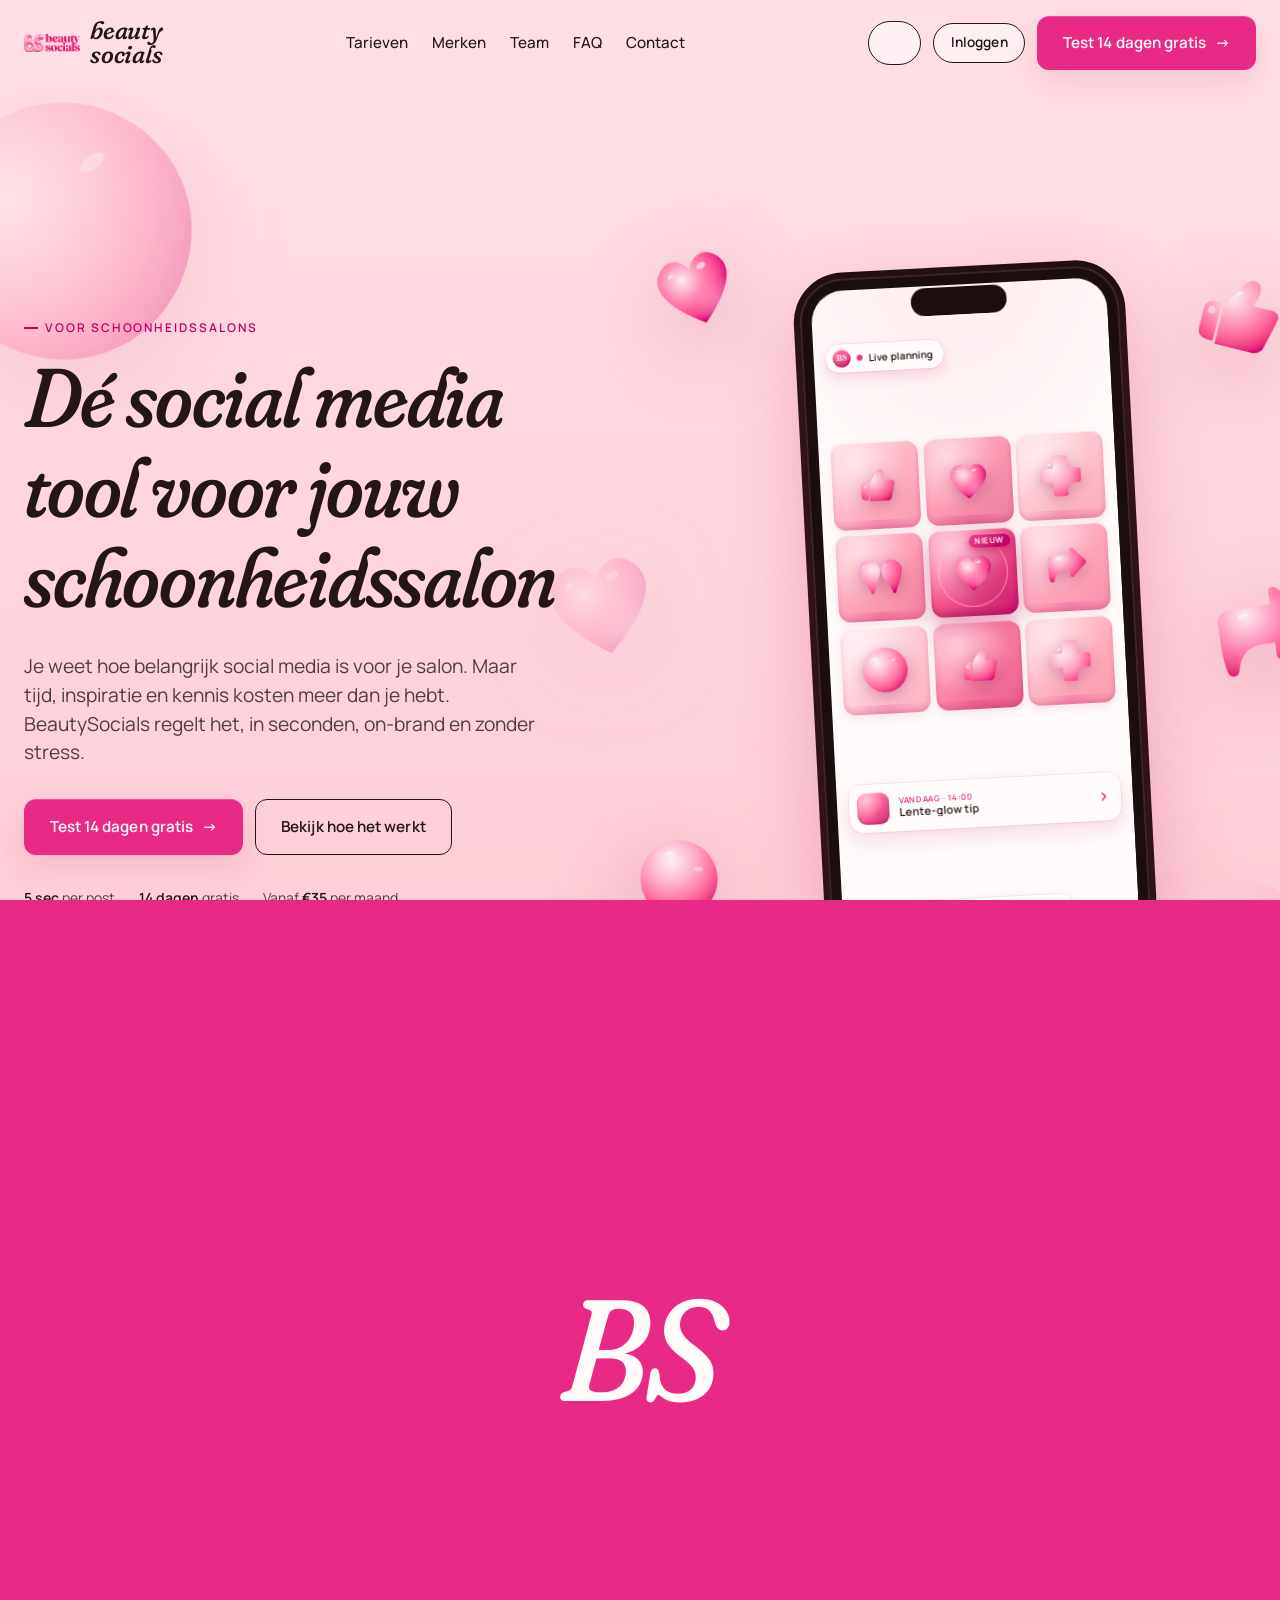
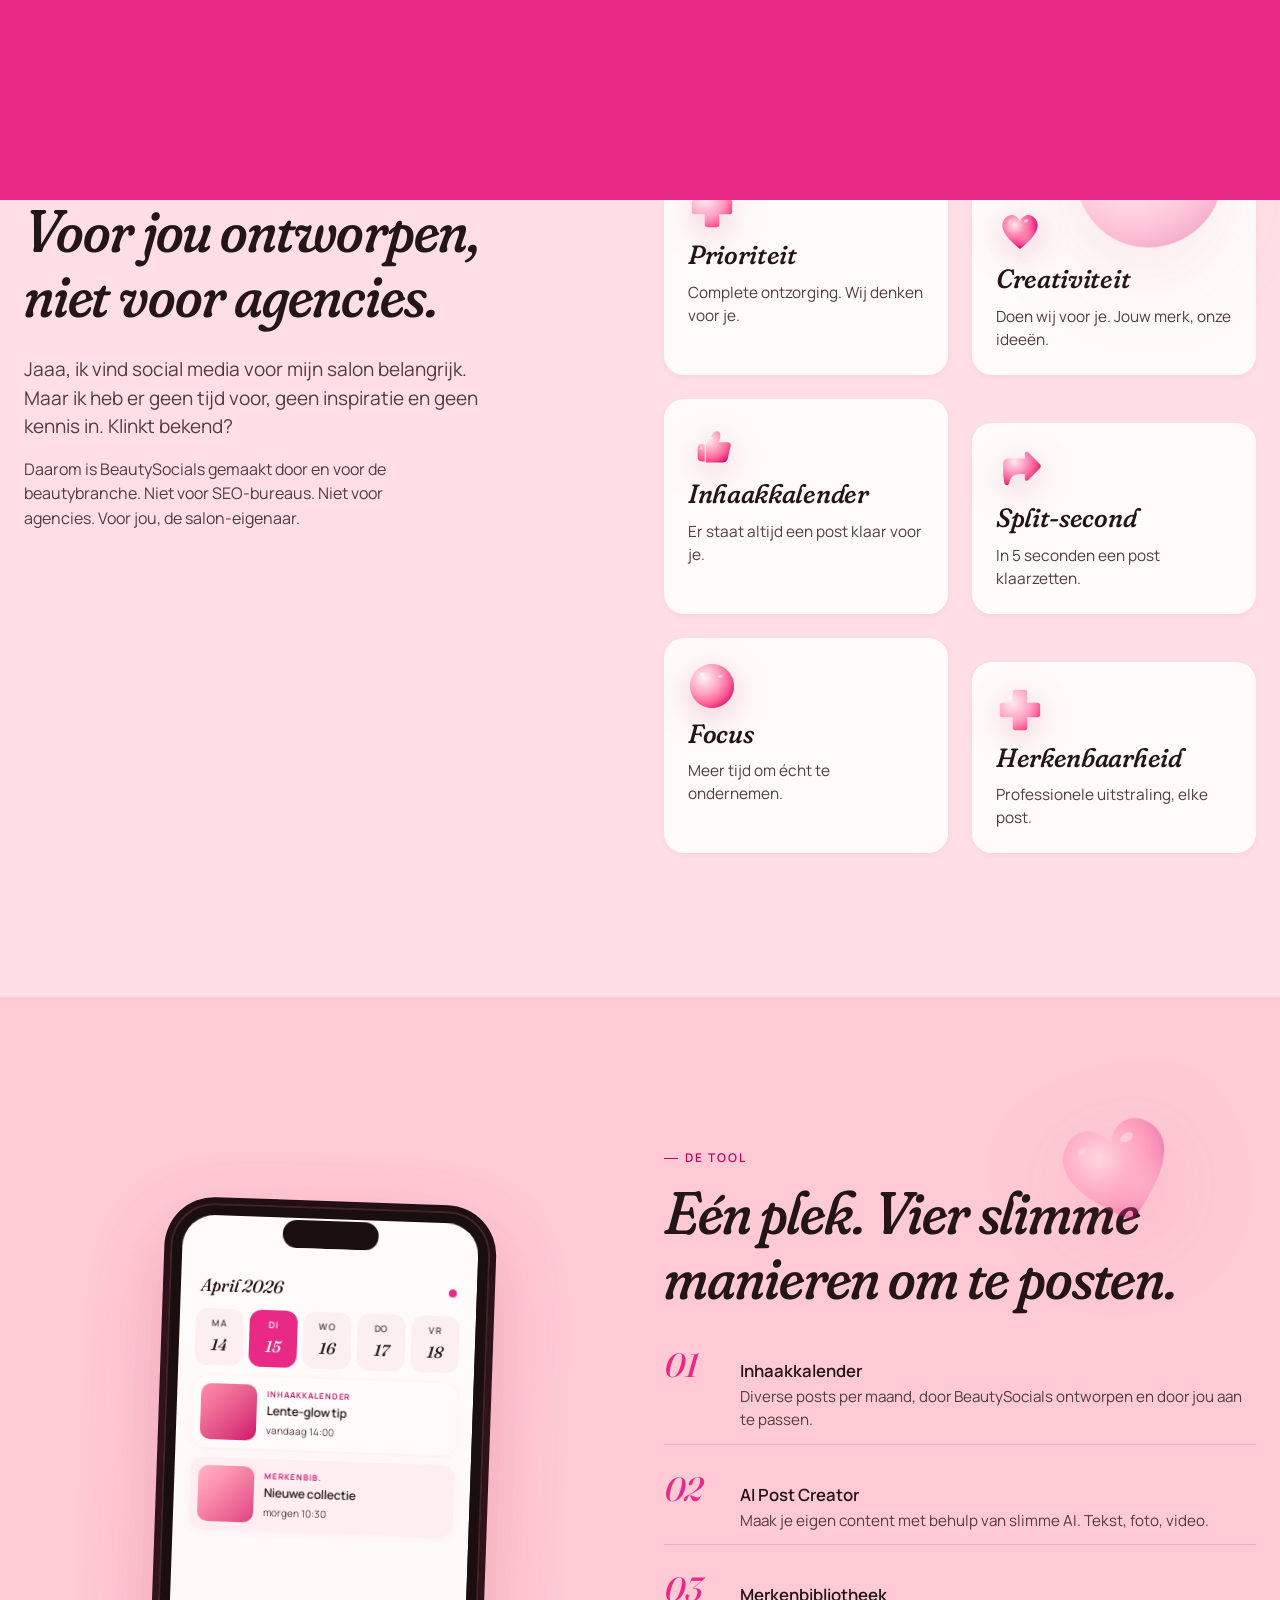
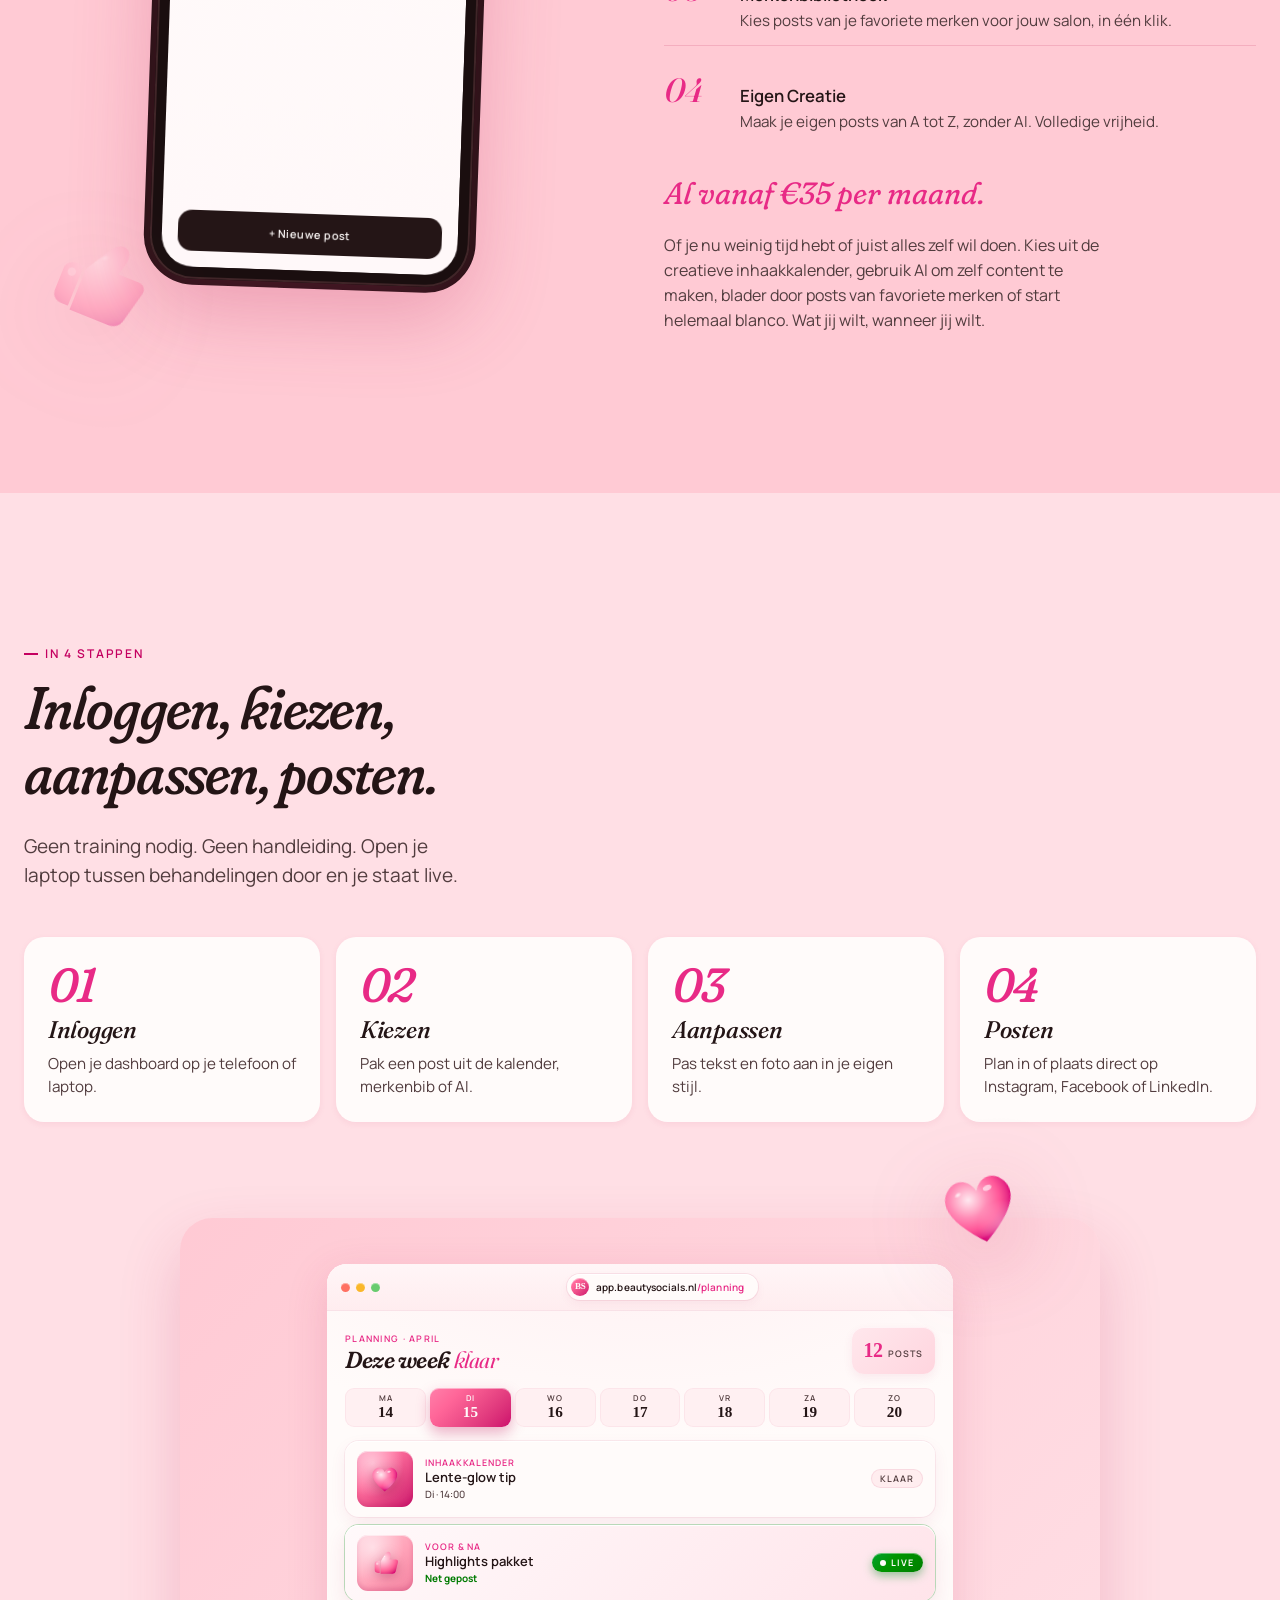
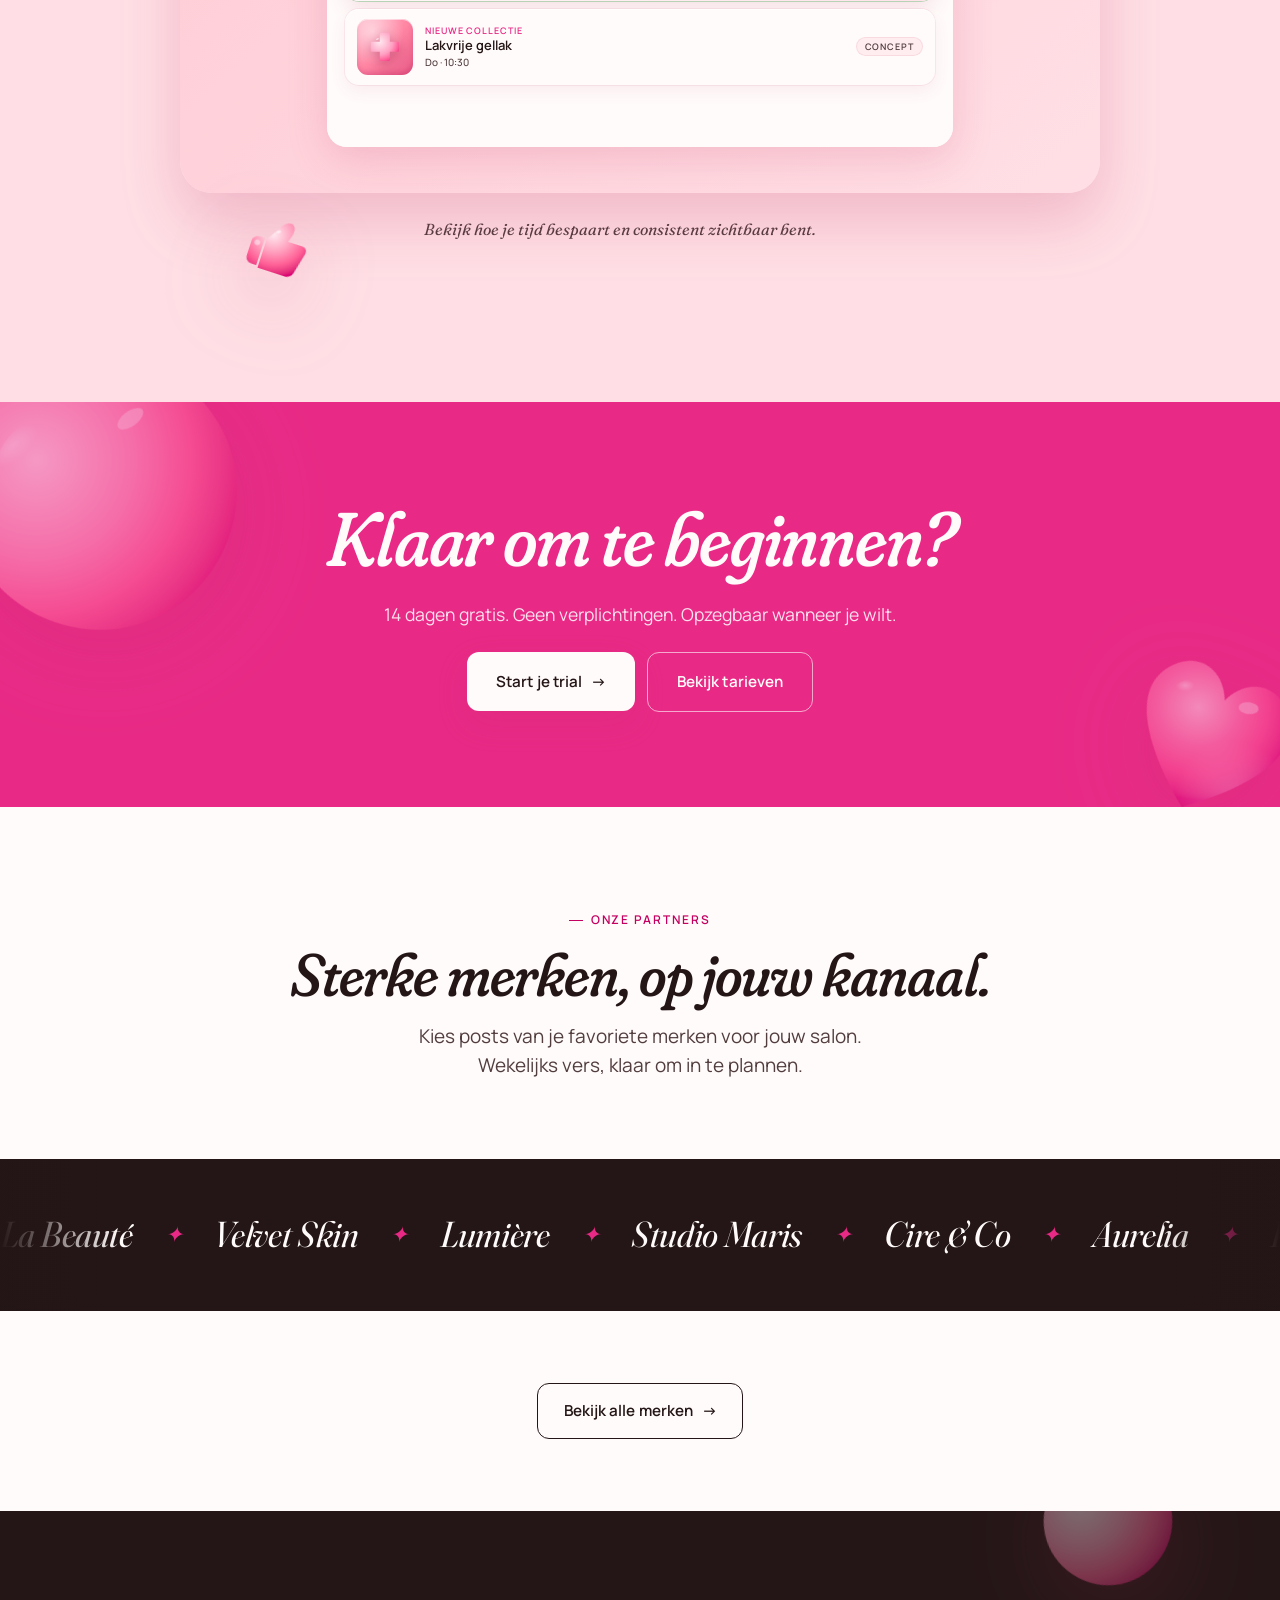
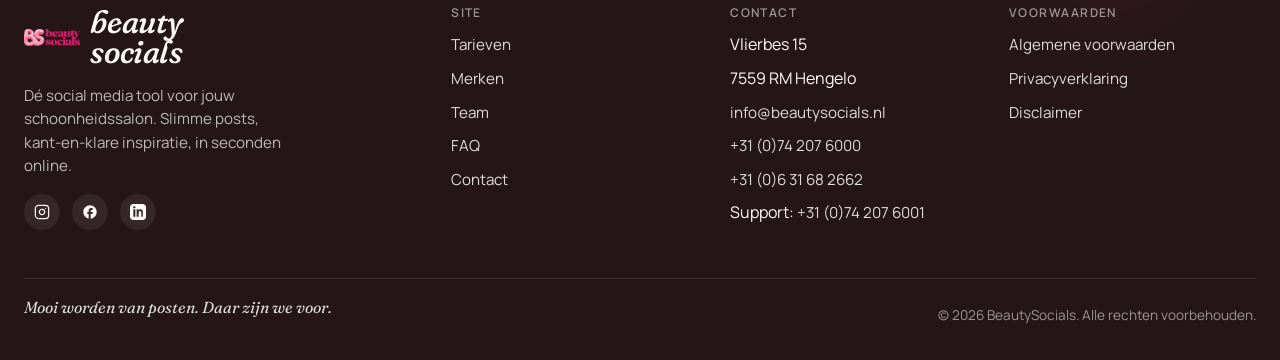
==== commit c411e403: "Premium-redesign video-frame als dashboard-mockup - Vervangen: 4 platte tegels door een echte planni" ====
--- a/index.html
+++ b/index.html
@@ -402,13 +402,68 @@
 
           <div class="video-inner">
             <div class="video-screen">
-              <div class="video-mock">
-                <div class="video-mock-bar"></div>
-                <div class="video-mock-grid">
-                  <div class="video-mock-tile"></div>
-                  <div class="video-mock-tile alt"></div>
-                  <div class="video-mock-tile"></div>
-                  <div class="video-mock-tile alt"></div>
+              <div class="dash-mock">
+                <div class="dash-chrome">
+                  <span class="dash-traffic"></span>
+                  <span class="dash-traffic"></span>
+                  <span class="dash-traffic"></span>
+                  <div class="dash-url">
+                    <span class="dash-url-mark">BS</span>
+                    <span class="dash-url-text">app.beautysocials.nl<span class="dash-url-path">/planning</span></span>
+                  </div>
+                </div>
+
+                <div class="dash-content">
+                  <header class="dash-content-head">
+                    <div class="dash-content-title">
+                      <span class="dash-eyebrow">Planning · April</span>
+                      <h4 class="dash-title">Deze week <em>klaar</em></h4>
+                    </div>
+                    <div class="dash-content-stat">
+                      <span class="dash-stat-num">12</span>
+                      <span class="dash-stat-lbl">posts</span>
+                    </div>
+                  </header>
+
+                  <div class="dash-week">
+                    <div class="dash-day" data-dash-day="1"><span class="dash-day-l">Ma</span><span class="dash-day-n">14</span></div>
+                    <div class="dash-day is-active" data-dash-day="2"><span class="dash-day-l">Di</span><span class="dash-day-n">15</span></div>
+                    <div class="dash-day" data-dash-day="3"><span class="dash-day-l">Wo</span><span class="dash-day-n">16</span></div>
+                    <div class="dash-day" data-dash-day="4"><span class="dash-day-l">Do</span><span class="dash-day-n">17</span></div>
+                    <div class="dash-day" data-dash-day="5"><span class="dash-day-l">Vr</span><span class="dash-day-n">18</span></div>
+                    <div class="dash-day" data-dash-day="6"><span class="dash-day-l">Za</span><span class="dash-day-n">19</span></div>
+                    <div class="dash-day" data-dash-day="7"><span class="dash-day-l">Zo</span><span class="dash-day-n">20</span></div>
+                  </div>
+
+                  <div class="dash-grid">
+                    <article class="dash-card" data-dash-card="1">
+                      <div class="dash-card-thumb t-1"><span class="dash-card-icon" data-bubble="heart"></span></div>
+                      <div class="dash-card-meta">
+                        <span class="dash-card-tag">Inhaakkalender</span>
+                        <span class="dash-card-cap">Lente-glow tip</span>
+                        <span class="dash-card-time">Di · 14:00</span>
+                      </div>
+                      <span class="dash-card-status">Klaar</span>
+                    </article>
+                    <article class="dash-card is-published" data-dash-card="2">
+                      <div class="dash-card-thumb t-2"><span class="dash-card-icon" data-bubble="thumb"></span></div>
+                      <div class="dash-card-meta">
+                        <span class="dash-card-tag">Voor &amp; na</span>
+                        <span class="dash-card-cap">Highlights pakket</span>
+                        <span class="dash-card-time">Net gepost</span>
+                      </div>
+                      <span class="dash-card-pulse">Live</span>
+                    </article>
+                    <article class="dash-card" data-dash-card="3">
+                      <div class="dash-card-thumb t-3"><span class="dash-card-icon" data-bubble="plus"></span></div>
+                      <div class="dash-card-meta">
+                        <span class="dash-card-tag">Nieuwe collectie</span>
+                        <span class="dash-card-cap">Lakvrije gellak</span>
+                        <span class="dash-card-time">Do · 10:30</span>
+                      </div>
+                      <span class="dash-card-status">Concept</span>
+                    </article>
+                  </div>
                 </div>
               </div>
             </div>
@@ -852,29 +907,375 @@
       box-shadow: 0 12px 40px oklch(0.55 0.18 4 / 0.18);
       overflow: hidden;
     }
-    .video-mock {
+    /* Dashboard mockup binnen het video-frame */
+    .dash-mock {
       height: 100%;
+      display: grid;
+      grid-template-rows: auto 1fr;
+      background:
+        radial-gradient(120% 80% at 50% -10%, oklch(0.97 0.02 8), transparent 60%),
+        var(--paper);
+    }
+
+    .dash-chrome {
       display: flex;
-      flex-direction: column;
-    }
-    .video-mock-bar {
-      height: 12%;
-      background: linear-gradient(90deg, var(--blush-100), var(--blush-200));
-      border-bottom: 1px solid oklch(0.55 0.18 4 / 0.1);
-    }
-    .video-mock-grid {
-      flex: 1;
-      display: grid;
-      grid-template-columns: repeat(2, 1fr);
+      align-items: center;
+      gap: 6px;
+      padding: 10px 14px;
+      border-bottom: 1px solid oklch(0.55 0.18 4 / 0.10);
+      background: linear-gradient(180deg, oklch(0.98 0.01 8), oklch(0.96 0.02 8));
+    }
+    .dash-traffic {
+      width: 9px;
+      height: 9px;
+      border-radius: 999px;
+      background: oklch(0.78 0.12 28);
+      box-shadow: inset 0 1px 0 oklch(1 0 0 / 0.4);
+    }
+    .dash-traffic:nth-child(1) { background: oklch(0.72 0.18 28); }
+    .dash-traffic:nth-child(2) { background: oklch(0.82 0.16 80); }
+    .dash-traffic:nth-child(3) { background: oklch(0.76 0.16 145); }
+    .dash-url {
+      margin-left: auto;
+      margin-right: auto;
+      display: inline-flex;
+      align-items: center;
+      gap: 7px;
+      padding: 4px 14px 4px 4px;
+      background: var(--paper);
+      border-radius: 999px;
+      box-shadow:
+        0 1px 0 oklch(1 0 0 / 0.9) inset,
+        0 0 0 1px oklch(0.55 0.18 4 / 0.10),
+        0 4px 10px oklch(0.55 0.18 4 / 0.06);
+    }
+    .dash-url-mark {
+      display: grid;
+      place-items: center;
+      width: 18px;
+      height: 18px;
+      border-radius: 999px;
+      background: linear-gradient(135deg, oklch(0.78 0.18 4), oklch(0.55 0.22 0));
+      font-family: var(--font-display);
+      font-weight: 700;
+      font-size: 9px;
+      letter-spacing: -0.04em;
+      color: var(--paper);
+      box-shadow: inset 0 1px 0 oklch(1 0 0 / 0.45);
+    }
+    .dash-url-text {
+      font: 600 10px/1 var(--font-body);
+      color: var(--ink);
+      letter-spacing: 0.005em;
+    }
+    .dash-url-path {
+      color: var(--bs-pink);
+    }
+
+    .dash-content {
+      display: grid;
+      grid-template-rows: auto auto 1fr;
+      gap: 14px;
+      padding: 16px 18px 18px;
+      min-height: 0;
+    }
+
+    .dash-content-head {
+      display: flex;
+      align-items: flex-end;
+      justify-content: space-between;
+      gap: 12px;
+    }
+    .dash-content-title { display: grid; gap: 4px; }
+    .dash-eyebrow {
+      font: 600 9px/1 var(--font-body);
+      text-transform: uppercase;
+      letter-spacing: 0.14em;
+      color: var(--bs-pink);
+    }
+    .dash-title {
+      font-family: var(--font-display);
+      font-weight: 600;
+      font-size: clamp(1.05rem, 2.2vw, 1.45rem);
+      line-height: 1.1;
+      letter-spacing: -0.02em;
+      color: var(--ink);
+      margin: 0;
+      font-variation-settings: "opsz" 60, "SOFT" 60;
+    }
+    .dash-title em {
+      font-style: italic;
+      font-weight: 400;
+      color: var(--bs-pink);
+      font-variation-settings: "opsz" 96, "WONK" 1;
+    }
+    .dash-content-stat {
+      display: flex;
+      align-items: baseline;
+      gap: 6px;
+      padding: 8px 12px;
+      background: linear-gradient(135deg, oklch(0.96 0.04 8), oklch(0.92 0.06 6));
+      border-radius: 12px;
+      box-shadow:
+        inset 0 1px 0 oklch(1 0 0 / 0.6),
+        0 4px 10px oklch(0.55 0.18 4 / 0.08);
+    }
+    .dash-stat-num {
+      font-family: var(--font-display);
+      font-weight: 700;
+      font-size: 1.25rem;
+      letter-spacing: -0.03em;
+      color: var(--bs-pink);
+      font-variation-settings: "opsz" 96;
+    }
+    .dash-stat-lbl {
+      font: 600 9px/1 var(--font-body);
+      color: var(--ink-soft);
+      text-transform: uppercase;
+      letter-spacing: 0.1em;
+    }
+
+    .dash-week {
+      display: grid;
+      grid-template-columns: repeat(7, 1fr);
+      gap: 4px;
+    }
+    .dash-day {
+      display: grid;
+      gap: 2px;
+      place-items: center;
+      padding: 6px 4px 7px;
+      border-radius: 9px;
+      background: oklch(0.97 0.02 8);
+      box-shadow: inset 0 0 0 1px oklch(0.55 0.18 4 / 0.06);
+    }
+    .dash-day-l {
+      font: 600 8px/1 var(--font-body);
+      text-transform: uppercase;
+      letter-spacing: 0.1em;
+      color: var(--ink-soft);
+    }
+    .dash-day-n {
+      font-family: var(--font-display);
+      font-weight: 600;
+      font-size: 0.95rem;
+      color: var(--ink);
+      font-variation-settings: "opsz" 60;
+      line-height: 1;
+    }
+    .dash-day.is-active {
+      background: linear-gradient(135deg, oklch(0.78 0.18 4), oklch(0.55 0.22 0));
+      box-shadow:
+        inset 0 1px 0 oklch(1 0 0 / 0.45),
+        0 6px 14px oklch(0.55 0.20 4 / 0.35);
+      animation: dashDayPulse 3s ease-in-out infinite;
+    }
+    .dash-day.is-active .dash-day-l,
+    .dash-day.is-active .dash-day-n { color: var(--paper); }
+
+    @keyframes dashDayPulse {
+      0%, 100% { box-shadow: inset 0 1px 0 oklch(1 0 0 / 0.45), 0 6px 14px oklch(0.55 0.20 4 / 0.35), 0 0 0 0 oklch(0.55 0.22 0 / 0.4); }
+      60%      { box-shadow: inset 0 1px 0 oklch(1 0 0 / 0.45), 0 6px 14px oklch(0.55 0.20 4 / 0.35), 0 0 0 8px oklch(0.55 0.22 0 / 0); }
+    }
+
+    .dash-grid {
+      display: grid;
       gap: 8px;
-      padding: 12px;
-    }
-    .video-mock-tile {
-      background: linear-gradient(135deg, oklch(0.86 0.10 6), oklch(0.62 0.20 0));
-      border-radius: 8px;
-    }
-    .video-mock-tile.alt {
-      background: linear-gradient(135deg, oklch(0.92 0.06 6), oklch(0.78 0.14 4));
+      align-content: start;
+      min-height: 0;
+    }
+    .dash-card {
+      display: grid;
+      grid-template-columns: 56px 1fr auto;
+      align-items: center;
+      gap: 12px;
+      padding: 10px 12px;
+      background: var(--paper);
+      border-radius: 14px;
+      box-shadow:
+        0 1px 0 oklch(1 0 0 / 0.9) inset,
+        0 0 0 1px oklch(0.55 0.18 4 / 0.08),
+        0 6px 16px oklch(0.55 0.18 4 / 0.08);
+      position: relative;
+    }
+    .dash-card-thumb {
+      width: 56px;
+      height: 56px;
+      border-radius: 11px;
+      display: grid;
+      place-items: center;
+      background: linear-gradient(135deg, oklch(0.86 0.10 6), oklch(0.72 0.14 2));
+      box-shadow:
+        inset 0 1px 0 oklch(1 0 0 / 0.55),
+        inset 0 -3px 5px oklch(0.45 0.18 4 / 0.20);
+      position: relative;
+      overflow: hidden;
+    }
+    .dash-card-thumb::before {
+      content: "";
+      position: absolute; inset: 0;
+      background: radial-gradient(ellipse at 28% 22%, oklch(1 0 0 / 0.55), transparent 55%);
+      pointer-events: none;
+    }
+    .dash-card-thumb.t-1 { background: linear-gradient(135deg, oklch(0.82 0.16 4), oklch(0.55 0.22 0)); }
+    .dash-card-thumb.t-2 { background: linear-gradient(135deg, oklch(0.90 0.08 6), oklch(0.74 0.14 4)); }
+    .dash-card-thumb.t-3 { background: linear-gradient(135deg, oklch(0.86 0.12 8), oklch(0.66 0.18 4)); }
+    .dash-card-icon {
+      width: 60%;
+      height: 60%;
+      position: relative;
+      z-index: 1;
+      display: block;
+      filter: drop-shadow(0 3px 6px oklch(0.40 0.15 4 / 0.35));
+    }
+    .dash-card-icon svg { width: 100%; height: 100%; overflow: visible; }
+    .dash-card-meta {
+      display: grid;
+      gap: 3px;
+      min-width: 0;
+    }
+    .dash-card-tag {
+      font: 600 9px/1 var(--font-body);
+      text-transform: uppercase;
+      letter-spacing: 0.1em;
+      color: var(--bs-pink);
+    }
+    .dash-card-cap {
+      font: 600 13px/1.2 var(--font-body);
+      color: var(--ink);
+      white-space: nowrap;
+      overflow: hidden;
+      text-overflow: ellipsis;
+    }
+    .dash-card-time {
+      font: 500 10px/1 var(--font-body);
+      color: var(--ink-soft);
+    }
+    .dash-card-status {
+      align-self: center;
+      font: 600 9px/1 var(--font-body);
+      text-transform: uppercase;
+      letter-spacing: 0.1em;
+      color: var(--ink-soft);
+      padding: 5px 9px;
+      border-radius: 999px;
+      background: oklch(0.96 0.02 8);
+      box-shadow: inset 0 0 0 1px oklch(0.55 0.18 4 / 0.10);
+    }
+    .dash-card.is-published {
+      background: linear-gradient(135deg, oklch(0.99 0.01 8), oklch(0.95 0.04 6));
+      box-shadow:
+        0 1px 0 oklch(1 0 0 / 0.9) inset,
+        0 0 0 1px oklch(0.62 0.18 145 / 0.30),
+        0 8px 20px oklch(0.55 0.18 4 / 0.12);
+    }
+    .dash-card.is-published .dash-card-time {
+      color: oklch(0.50 0.18 145);
+      font-weight: 700;
+    }
+    .dash-card-pulse {
+      align-self: center;
+      display: inline-flex;
+      align-items: center;
+      gap: 5px;
+      font: 700 9px/1 var(--font-body);
+      text-transform: uppercase;
+      letter-spacing: 0.1em;
+      color: var(--paper);
+      padding: 5px 9px 5px 8px;
+      border-radius: 999px;
+      background: linear-gradient(135deg, oklch(0.62 0.20 145), oklch(0.50 0.22 145));
+      box-shadow:
+        inset 0 1px 0 oklch(1 0 0 / 0.4),
+        0 4px 10px oklch(0.55 0.18 145 / 0.40);
+    }
+    .dash-card-pulse::before {
+      content: "";
+      width: 6px; height: 6px;
+      border-radius: 999px;
+      background: var(--paper);
+      box-shadow: 0 0 0 0 oklch(1 0 0 / 0.7);
+      animation: dashLiveDot 1.4s ease-out infinite;
+    }
+    @keyframes dashLiveDot {
+      0%   { box-shadow: 0 0 0 0 oklch(1 0 0 / 0.7); }
+      70%  { box-shadow: 0 0 0 7px oklch(1 0 0 / 0); }
+      100% { box-shadow: 0 0 0 0 oklch(1 0 0 / 0); }
+    }
+
+    /* Entrance · staggered reveal wanneer .video-frame zichtbaar wordt */
+    .dash-mock .dash-chrome,
+    .dash-mock .dash-content-head,
+    .dash-mock .dash-day,
+    .dash-mock .dash-card {
+      opacity: 0;
+      translate: 0 12px;
+      transition:
+        opacity 700ms var(--ease-out),
+        translate 700ms var(--ease-out);
+    }
+    .video-frame.is-visible .dash-mock .dash-chrome { transition-delay: 0ms; opacity: 1; translate: 0 0; }
+    .video-frame.is-visible .dash-mock .dash-content-head { transition-delay: 180ms; opacity: 1; translate: 0 0; }
+
+    .video-frame.is-visible .dash-mock .dash-day[data-dash-day="1"] { transition-delay: 280ms; opacity: 1; translate: 0 0; }
+    .video-frame.is-visible .dash-mock .dash-day[data-dash-day="2"] { transition-delay: 320ms; opacity: 1; translate: 0 0; }
+    .video-frame.is-visible .dash-mock .dash-day[data-dash-day="3"] { transition-delay: 360ms; opacity: 1; translate: 0 0; }
+    .video-frame.is-visible .dash-mock .dash-day[data-dash-day="4"] { transition-delay: 400ms; opacity: 1; translate: 0 0; }
+    .video-frame.is-visible .dash-mock .dash-day[data-dash-day="5"] { transition-delay: 440ms; opacity: 1; translate: 0 0; }
+    .video-frame.is-visible .dash-mock .dash-day[data-dash-day="6"] { transition-delay: 480ms; opacity: 1; translate: 0 0; }
+    .video-frame.is-visible .dash-mock .dash-day[data-dash-day="7"] { transition-delay: 520ms; opacity: 1; translate: 0 0; }
+
+    .video-frame.is-visible .dash-mock .dash-card[data-dash-card="1"] { transition-delay: 600ms; opacity: 1; translate: 0 0; }
+    .video-frame.is-visible .dash-mock .dash-card[data-dash-card="2"] { transition-delay: 760ms; opacity: 1; translate: 0 0; }
+    .video-frame.is-visible .dash-mock .dash-card[data-dash-card="3"] { transition-delay: 920ms; opacity: 1; translate: 0 0; }
+
+    /* Doorlopende lift op de "is-published"-card */
+    .dash-mock .dash-card.is-published {
+      animation: dashCardLift 4.5s ease-in-out infinite;
+      animation-delay: 1400ms;
+    }
+    @keyframes dashCardLift {
+      0%, 100% { translate: 0 0; }
+      50%      { translate: 0 -3px; }
+    }
+
+    @media (prefers-reduced-motion: reduce) {
+      .dash-mock .dash-chrome,
+      .dash-mock .dash-content-head,
+      .dash-mock .dash-day,
+      .dash-mock .dash-card {
+        opacity: 1 !important;
+        translate: 0 0 !important;
+        transition: none !important;
+      }
+      .dash-mock .dash-card.is-published,
+      .dash-mock .dash-day.is-active,
+      .dash-card-pulse::before {
+        animation: none !important;
+      }
+    }
+
+    @media (max-width: 720px) {
+      .dash-content { padding: 12px 12px 14px; gap: 10px; }
+      .dash-title { font-size: 1rem; }
+      .dash-stat-num { font-size: 1rem; }
+      .dash-stat-lbl { font-size: 8px; }
+      .dash-day { padding: 5px 2px 6px; }
+      .dash-day-n { font-size: 0.8rem; }
+      .dash-day-l { font-size: 7px; }
+      .dash-card { grid-template-columns: 44px 1fr auto; gap: 10px; padding: 8px 10px; }
+      .dash-card-thumb { width: 44px; height: 44px; border-radius: 9px; }
+      .dash-card-cap { font-size: 11px; }
+      .dash-card-tag, .dash-card-status, .dash-card-pulse { font-size: 8px; }
+      .dash-card-pulse { padding: 4px 7px 4px 6px; }
+      .dash-card-pulse::before { width: 5px; height: 5px; }
+      .dash-card-time { font-size: 9px; }
+      .dash-url-text { font-size: 9px; }
+      .dash-url-mark { width: 16px; height: 16px; font-size: 8px; }
+    }
+    @media (max-width: 520px) {
+      .dash-grid > .dash-card:nth-child(3) { display: none; }
+      .dash-content { gap: 8px; }
     }
     .video-play {
       position: relative;
